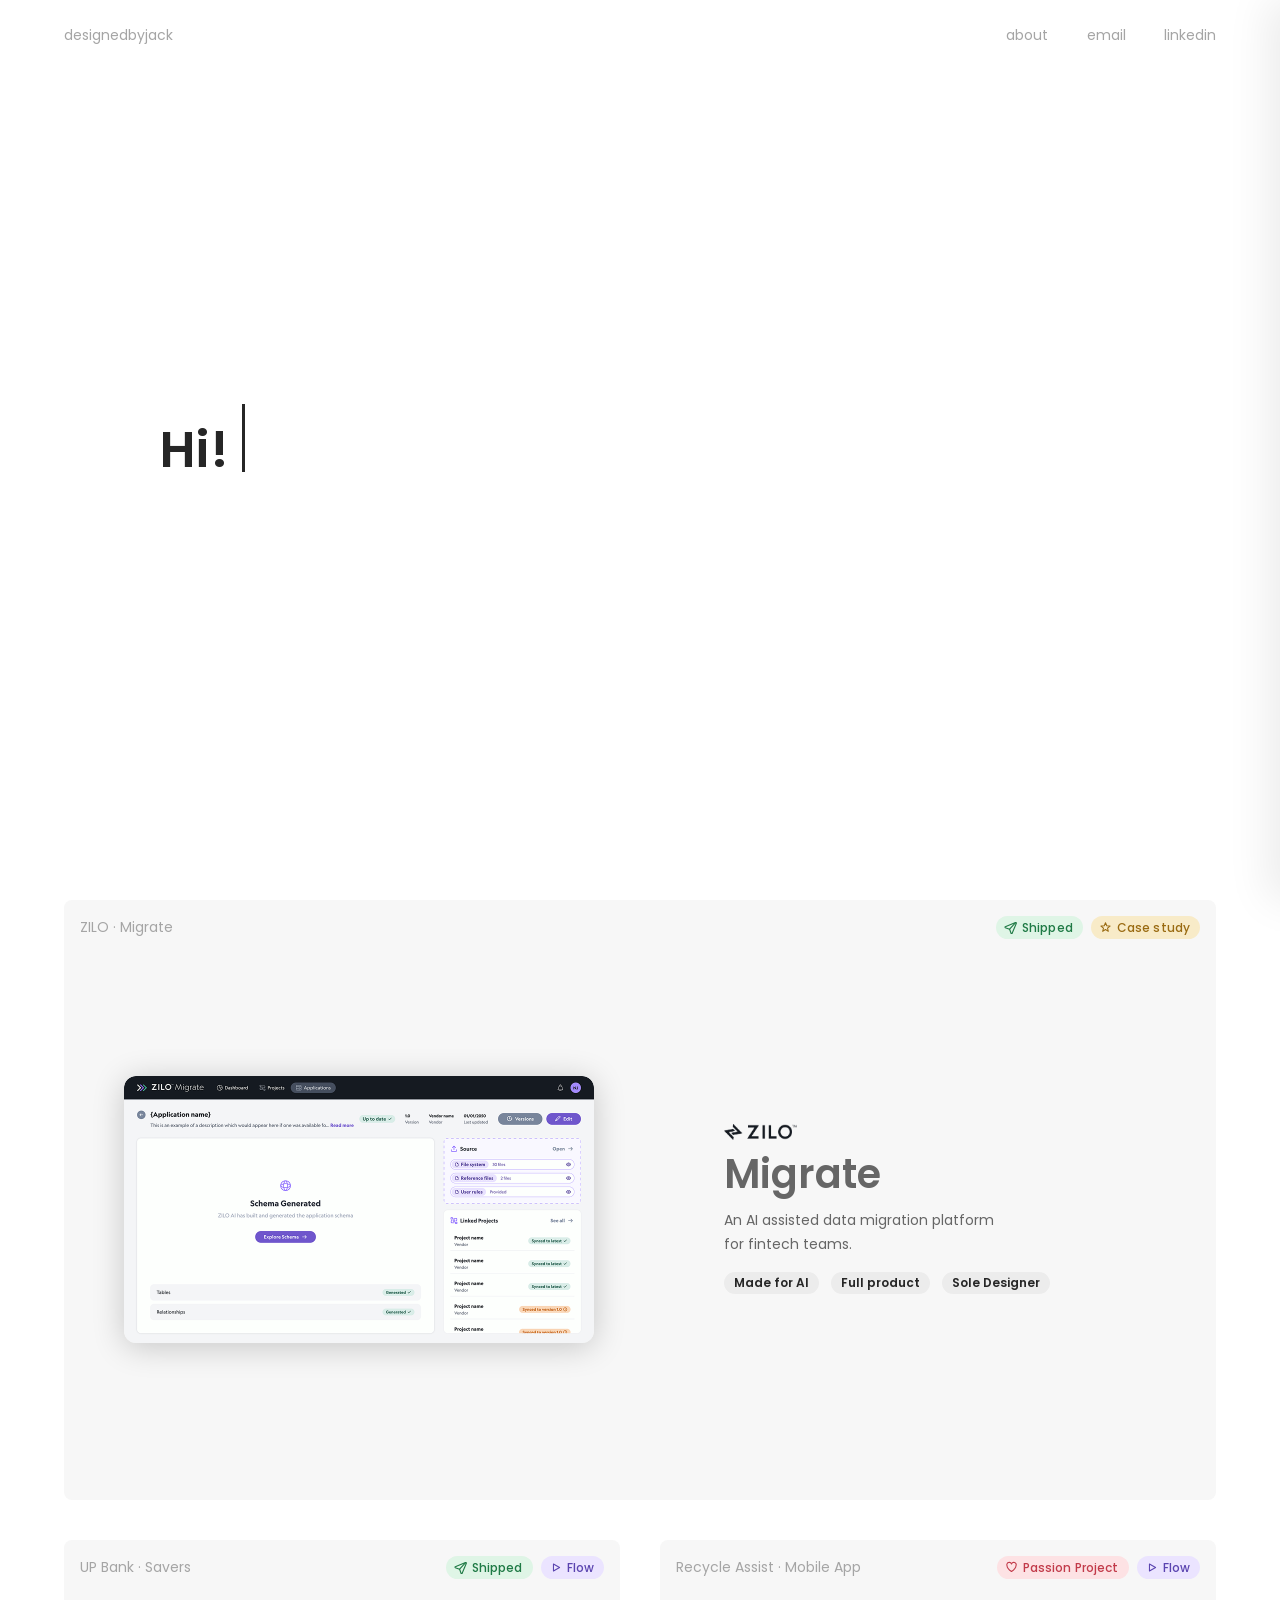
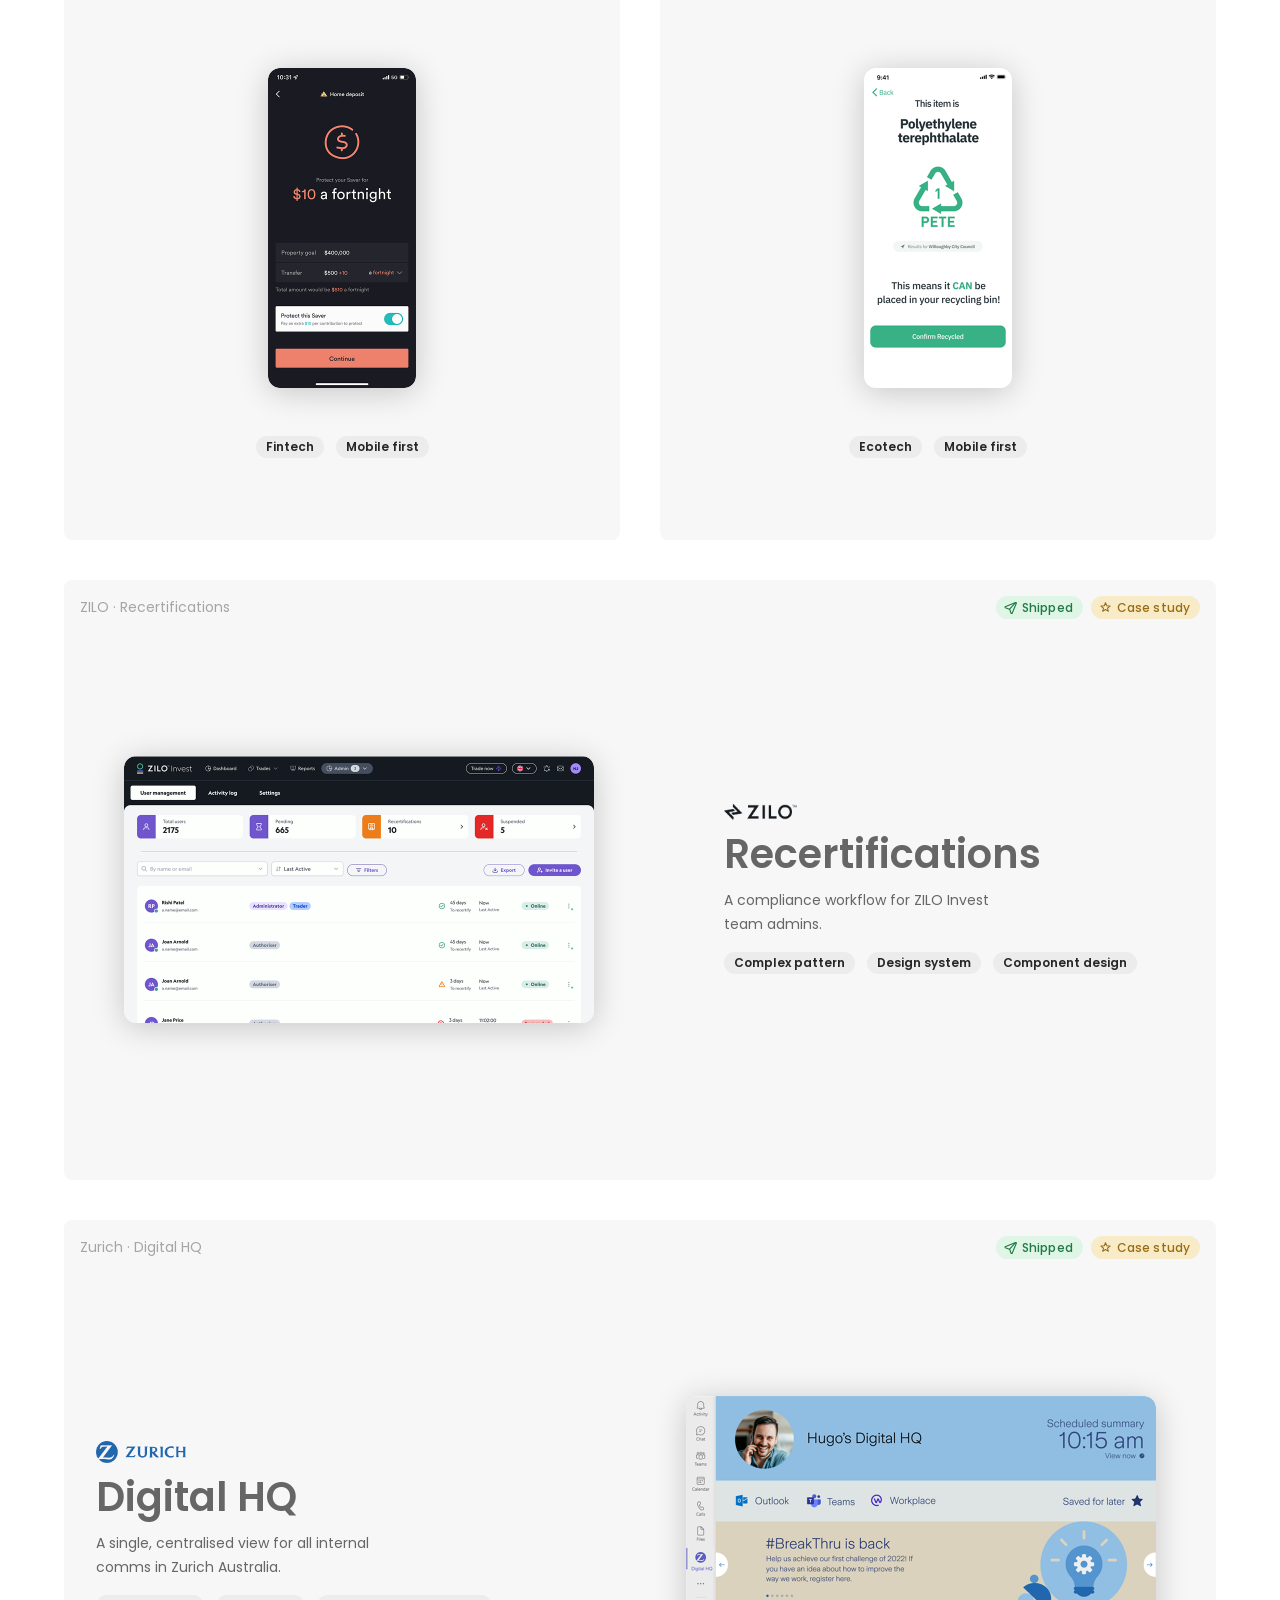
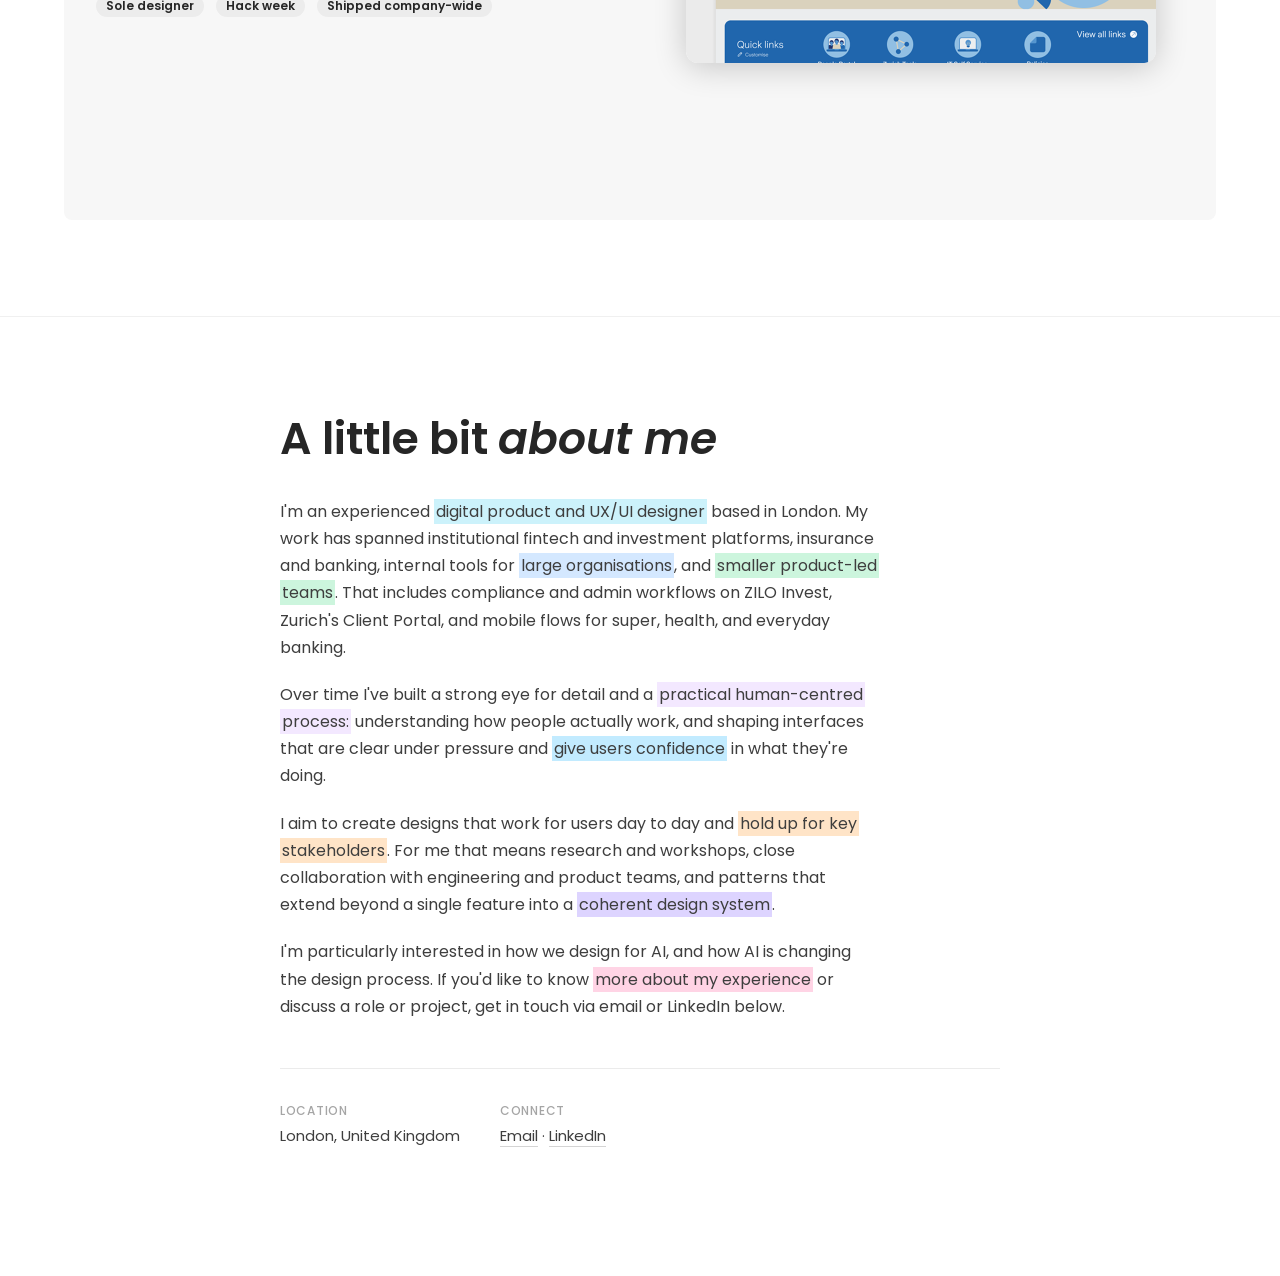
==== index.html @ e5e04227 "Polish homepage scroll motion, gallery layout, and mobile nav. Add a shrinking sticky hero with bran" ====
<!DOCTYPE html>
<html lang="en">
<head>
 <meta charset="UTF-8">
 <meta name="viewport" content="width=device-width, initial-scale=1.0">
  <title>Jack Morgan | Product Designer</title>
  <meta name="description" content="Digital Product Designer based in London. Crafting clear, efficient tools for complex B2B platforms and AI native flows.">
  <meta property="og:title" content="Jack Morgan | Product Designer">
  <meta property="og:description" content="Digital Product Designer portfolio, UX case studies and design galleries.">
 <meta property="og:type" content="website">
 <link rel="preconnect" href="https://fonts.googleapis.com">
 <link rel="preconnect" href="https://fonts.gstatic.com" crossorigin>
 <link href="https://fonts.googleapis.com/css2?family=Poppins:wght@400;500;600;700&display=swap" rel="stylesheet">
 <link rel="stylesheet" href="css/style.css?v=hero-left">
 <link rel="icon" href="data:image/svg+xml,<svg xmlns='http://www.w3.org/2000/svg' viewBox='0 0 100 100'><text y='.9em' font-size='90'>J</text></svg>">
</head>
<body>
 <header class="site-header hero-chrome" aria-hidden="true">
 <a href="#top" class="site-header__brand">designedbyjack</a>
 <nav class="site-header__nav" aria-label="Site navigation">
 <a href="#about">about</a>
 <a href="mailto:jackalexmorgan@gmail.com">email</a>
 <a href="https://www.linkedin.com/in/jack-morgan-b9568921" target="_blank" rel="noopener noreferrer">linkedin</a>
 </nav>
 </header>

 <main class="home-panels">
 <section class="hero" id="top">
 <div class="hero__content" data-hero-shrink>
 <h1 class="hero__title" aria-live="polite">
 <span class="hero__line" id="hero-line-1-wrap">
 <span id="hero-line-1"></span>
 </span>
 <span class="hero__line" id="hero-line-2-wrap" hidden>
 <span id="hero-prefix"></span>
 </span><span class="hero__line" id="hero-line-3-wrap" hidden>
 <span id="hero-design"></span><mark class="hero__highlight" id="hero-rotating"></mark>
 </span>
 <span class="typewriter-cursor" id="hero-cursor" aria-hidden="true"></span>
 </h1>
 </div>
 <a href="#work" class="scroll-indicator hero-chrome" aria-hidden="true" aria-label="Scroll to work">
 <svg class="scroll-indicator__icon" viewBox="0 0 14 22" fill="none" aria-hidden="true">
 <path d="M7 2v11" stroke="currentColor" stroke-width="1.75" stroke-linecap="round"/>
 <path d="M3.5 10.5 7 14l3.5-3.5" stroke="currentColor" stroke-width="1.75" stroke-linecap="round" stroke-linejoin="round"/>
 </svg>
 </a>
 </section>

 <section class="work" id="work">
 <div class="work__inner">

 <a href="work/zilo-migrate/index.html" class="block block--case-study block--featured reveal" data-hover-color="#6f56cc">
 <div class="block__meta">
 <span class="block__label">ZILO · Migrate</span>
 <div class="block__badges">
 <span class="block__badge block__badge--shipped">
 <svg class="block__badge-icon" viewBox="0 0 16 16" fill="none" aria-hidden="true">
 <path d="M14.2 1.8 1.6 7.1c-.5.2-.5.9 0 1.1l5.3 1.9 1.9 5.3c.2.5.9.5 1.1 0l5.3-12.6c.2-.5-.3-1-.9-.8Z" stroke="currentColor" stroke-width="1.35" stroke-linejoin="round"/>
 <path d="M6.9 10.1 14 2.2" stroke="currentColor" stroke-width="1.35" stroke-linecap="round"/>
 </svg>
 Shipped
 </span>
 <span class="block__badge block__badge--case">
 <svg class="block__badge-icon" viewBox="0 0 16 16" fill="none" aria-hidden="true">
 <path d="m8 2.2 1.55 3.72 4.05.28-3.12 2.58.97 3.94L8 10.5l-3.45 2.22.97-3.94L2.4 6.2l4.05-.28L8 2.2Z" stroke="currentColor" stroke-width="1.3" stroke-linejoin="round"/>
 </svg>
 Case study
 </span>
 </div>
 </div>
 <div class="block__body">
 <div class="block__media">
 <div class="block__frame block__frame--case block__frame--swap">
 <img class="block__frame__img block__frame__img--default" src="images/work-grid/zilo-migrate.png" alt="ZILO Migrate, AI-assisted data migration dashboard">
 <img class="block__frame__img block__frame__img--hover" src="images/work-grid/hover/zilo-migrate.png" alt="" aria-hidden="true">
 </div>
 </div>
 <div class="block__copy">
 <p class="block__brand block__brand--logo">
 <img class="block__brand-logo block__brand-logo--zilo" src="images/brand/zilo-logo.svg" alt="ZILO" width="73" height="16">
 </p>
 <h2 class="block__title">Migrate</h2>
 <p class="block__desc">An AI assisted data migration platform for fintech teams.</p>
 <div class="block__tags">
 <span class="block__tag">Made for AI</span>
 <span class="block__tag">Full product</span>
 <span class="block__tag">Sole Designer</span>
 </div>
 </div>
 </div>
 </a>

 <div class="gallery-row">
 <a href="work/galleries/up-bank/index.html" class="block block--gallery block--featured reveal" data-hover-color="#ee816c">
 <div class="block__meta">
 <span class="block__label">UP Bank · Savers</span>
 <div class="block__badges">
 <span class="block__badge block__badge--shipped">
 <svg class="block__badge-icon" viewBox="0 0 16 16" fill="none" aria-hidden="true">
 <path d="M14.2 1.8 1.6 7.1c-.5.2-.5.9 0 1.1l5.3 1.9 1.9 5.3c.2.5.9.5 1.1 0l5.3-12.6c.2-.5-.3-1-.9-.8Z" stroke="currentColor" stroke-width="1.35" stroke-linejoin="round"/>
 <path d="M6.9 10.1 14 2.2" stroke="currentColor" stroke-width="1.35" stroke-linecap="round"/>
 </svg>
 Shipped
 </span>
 <span class="block__badge block__badge--prototype">
 <svg class="block__badge-icon" viewBox="0 0 16 16" fill="none" aria-hidden="true">
 <path d="M5.5 3.8v8.4L13 8 5.5 3.8Z" stroke="currentColor" stroke-width="1.35" stroke-linejoin="round"/>
 </svg>
 Flow
 </span>
 </div>
 </div>
 <div class="block__body block__body--gallery">
 <div class="block__media">
 <div class="block__frame block__frame--phone block__frame--swap block__frame--hover-scale-3">
 <img class="block__frame__img block__frame__img--default" src="images/work-grid/up-bank-savers.png" alt="UP Bank Saver Protection, mobile app design">
 <img class="block__frame__img block__frame__img--hover" src="images/work-grid/hover/up-bank-savers.png" alt="" aria-hidden="true">
 </div>
 </div>
 <div class="block__tags">
 <span class="block__tag">Fintech</span>
 <span class="block__tag">Mobile first</span>
 </div>
 </div>
 </a>

 <a href="work/galleries/recycle-assist/index.html" class="block block--gallery block--featured reveal" data-hover-color="#38b186">
 <div class="block__meta">
 <span class="block__label">Recycle Assist · Mobile App</span>
 <div class="block__badges">
 <span class="block__badge block__badge--passion">
 <svg class="block__badge-icon" viewBox="0 0 16 16" fill="none" aria-hidden="true">
 <path d="M8 13S2.5 9.2 2.5 5.8A2.9 2.9 0 0 1 8 3.6a2.9 2.9 0 0 1 5.5 2.2C13.5 9.2 8 13 8 13Z" stroke="currentColor" stroke-width="1.35" stroke-linejoin="round"/>
 </svg>
 Passion Project
 </span>
 <span class="block__badge block__badge--prototype">
 <svg class="block__badge-icon" viewBox="0 0 16 16" fill="none" aria-hidden="true">
 <path d="M5.5 3.8v8.4L13 8 5.5 3.8Z" stroke="currentColor" stroke-width="1.35" stroke-linejoin="round"/>
 </svg>
 Flow
 </span>
 </div>
 </div>
 <div class="block__body block__body--gallery">
 <div class="block__media">
 <div class="block__frame block__frame--phone block__frame--swap block__frame--hover-scale-3">
 <img class="block__frame__img block__frame__img--default" src="images/work-grid/recycle-assist.png" alt="Recycle Assist, mobile app design">
 <img class="block__frame__img block__frame__img--hover" src="images/work-grid/hover/recycle-assist.png" alt="" aria-hidden="true">
 </div>
 </div>
 <div class="block__tags">
 <span class="block__tag">Ecotech</span>
 <span class="block__tag">Mobile first</span>
 </div>
 </div>
 </a>
 </div>

 <a href="work/recertifications/index.html" class="block block--case-study block--featured reveal" data-hover-color="#6f56cc">
 <div class="block__meta">
 <span class="block__label">ZILO · Recertifications</span>
 <div class="block__badges">
 <span class="block__badge block__badge--shipped">
 <svg class="block__badge-icon" viewBox="0 0 16 16" fill="none" aria-hidden="true">
 <path d="M14.2 1.8 1.6 7.1c-.5.2-.5.9 0 1.1l5.3 1.9 1.9 5.3c.2.5.9.5 1.1 0l5.3-12.6c.2-.5-.3-1-.9-.8Z" stroke="currentColor" stroke-width="1.35" stroke-linejoin="round"/>
 <path d="M6.9 10.1 14 2.2" stroke="currentColor" stroke-width="1.35" stroke-linecap="round"/>
 </svg>
 Shipped
 </span>
 <span class="block__badge block__badge--case">
 <svg class="block__badge-icon" viewBox="0 0 16 16" fill="none" aria-hidden="true">
 <path d="m8 2.2 1.55 3.72 4.05.28-3.12 2.58.97 3.94L8 10.5l-3.45 2.22.97-3.94L2.4 6.2l4.05-.28L8 2.2Z" stroke="currentColor" stroke-width="1.3" stroke-linejoin="round"/>
 </svg>
 Case study
 </span>
 </div>
 </div>
 <div class="block__body">
 <div class="block__media">
 <div class="block__frame block__frame--case block__frame--swap">
 <img class="block__frame__img block__frame__img--default" src="images/work-grid/recertifications.png" alt="User Recertifications, user management dashboard">
 <img class="block__frame__img block__frame__img--hover" src="images/work-grid/hover/recertifications.png" alt="" aria-hidden="true">
 </div>
 </div>
 <div class="block__copy">
 <p class="block__brand block__brand--logo">
 <img class="block__brand-logo block__brand-logo--zilo" src="images/brand/zilo-logo.svg" alt="ZILO" width="73" height="16">
 </p>
 <h2 class="block__title">Recertifications</h2>
 <p class="block__desc">A compliance workflow for ZILO Invest team admins.</p>
 <div class="block__tags">
 <span class="block__tag">Complex pattern</span>
 <span class="block__tag">Design system</span>
 <span class="block__tag">Component design</span>
 </div>
 </div>
 </div>
 </a>

 <a href="work/digital-hq/index.html" class="block block--case-study block--case-study-reverse block--featured reveal" data-hover-color="#2066ad">
 <div class="block__meta">
 <span class="block__label">Zurich · Digital HQ</span>
 <div class="block__badges">
 <span class="block__badge block__badge--shipped">
 <svg class="block__badge-icon" viewBox="0 0 16 16" fill="none" aria-hidden="true">
 <path d="M14.2 1.8 1.6 7.1c-.5.2-.5.9 0 1.1l5.3 1.9 1.9 5.3c.2.5.9.5 1.1 0l5.3-12.6c.2-.5-.3-1-.9-.8Z" stroke="currentColor" stroke-width="1.35" stroke-linejoin="round"/>
 <path d="M6.9 10.1 14 2.2" stroke="currentColor" stroke-width="1.35" stroke-linecap="round"/>
 </svg>
 Shipped
 </span>
 <span class="block__badge block__badge--case">
 <svg class="block__badge-icon" viewBox="0 0 16 16" fill="none" aria-hidden="true">
 <path d="m8 2.2 1.55 3.72 4.05.28-3.12 2.58.97 3.94L8 10.5l-3.45 2.22.97-3.94L2.4 6.2l4.05-.28L8 2.2Z" stroke="currentColor" stroke-width="1.3" stroke-linejoin="round"/>
 </svg>
 Case study
 </span>
 </div>
 </div>
 <div class="block__body">
 <div class="block__media">
 <div class="block__frame block__frame--case block__frame--swap">
 <img class="block__frame__img block__frame__img--default" src="images/work-grid/digital-hq.png" alt="Digital HQ, internal communications dashboard">
 <img class="block__frame__img block__frame__img--hover" src="images/work-grid/hover/digital-hq.png" alt="" aria-hidden="true">
 </div>
 </div>
 <div class="block__copy">
 <p class="block__brand block__brand--logo">
 <img class="block__brand-logo" src="images/brand/zurich-logo.svg" alt="Zurich" width="120" height="29">
 </p>
 <h2 class="block__title">Digital HQ</h2>
 <p class="block__desc">A single, centralised view for all internal comms in Zurich Australia.</p>
 <div class="block__tags">
 <span class="block__tag">Sole designer</span>
 <span class="block__tag">Hack week</span>
 <span class="block__tag">Shipped company-wide</span>
 </div>
 </div>
 </div>
 </a>

 </div>
 </section>

 <section class="about" id="about">
 <div class="about__float" id="about-float" aria-hidden="true">
 <img src="images/profile.jpg" alt="" width="250" height="250" decoding="async">
 </div>
 <div class="about__inner">
 <h2 class="about__heading reveal">A little bit <em>about me</em></h2>
        <p class="reveal">I'm an experienced <mark class="text-highlight text-highlight--cyan">digital product and UX/UI designer</mark> based in London. My work has spanned institutional fintech and investment platforms, insurance and banking, internal tools for <mark class="text-highlight text-highlight--blue">large organisations</mark>, and <mark class="text-highlight text-highlight--mint">smaller product-led teams</mark>. That includes compliance and admin workflows on ZILO Invest, Zurich's Client Portal, and mobile flows for super, health, and everyday banking.</p>
        <p class="reveal">Over time I've built a strong eye for detail and a <mark class="text-highlight text-highlight--lavender">practical human-centred process:</mark> understanding how people actually work, and shaping interfaces that are clear under pressure and <mark class="text-highlight text-highlight--sky">give users confidence</mark> in what they're doing.</p>
        <p class="reveal">I aim to create designs that work for users day to day and <mark class="text-highlight text-highlight--peach">hold up for key stakeholders</mark>. For me that means research and workshops, close collaboration with engineering and product teams, and patterns that extend beyond a single feature into a <mark class="text-highlight text-highlight--purple">coherent design system</mark>.</p>
        <p class="reveal">I'm particularly interested in how we design for AI, and how AI is changing the design process. If you'd like to know <mark class="text-highlight text-highlight--pink">more about my experience</mark> or discuss a role or project, get in touch via email or LinkedIn below.</p>
 <dl class="about__meta reveal">
 <div>
 <dt>Location</dt>
 <dd>London, United Kingdom</dd>
 </div>
 <div>
 <dt>Connect</dt>
 <dd><a href="mailto:jackalexmorgan@gmail.com">Email</a> · <a href="https://www.linkedin.com/in/jack-morgan-b9568921" target="_blank" rel="noopener noreferrer">LinkedIn</a></dd>
 </div>
 </dl>
 </div>
 </section>
 </main>

 <div class="case-panel" id="case-panel" aria-hidden="true">
 <div class="case-panel__scroll"></div>
 </div>

 <script src="js/cursor.js"></script>
 <script src="js/about-float.js"></script>
 <script src="js/case-header-logo.js"></script>
 <script src="js/case-panel.js"></script>
 <script src="js/gallery-page.js?v=lightbox-gutters"></script>
 <script src="js/image-compare.js"></script>
 <script src="js/main.js?v=brand-top"></script>
</body>
</html>
---- css/style.css ----
@import url('https://fonts.googleapis.com/css2?family=Poppins:wght@400;500;600&display=swap');

:root {
  --bg: #ffffff;
  --bg-block: #f7f7f7;
  --text: #262626;
  --text-body: #3e3e3e;
  --text-muted: #a5a5a5;
  --text-block-muted: #666666;
  --accent-cta: #6f56cc;
  --highlight: #d9f8fe;
  --border: #d4d4d4;
  --font-heading: 'Poppins', system-ui, sans-serif;
  --font-sans: 'Poppins', system-ui, sans-serif;
  --ease: cubic-bezier(0.22, 1, 0.36, 1);
  --content-max: 1251px;
  --layout-gutter: clamp(1.5rem, 5vw, 5rem);
  --gutter: var(--layout-gutter);
  --work-screenshot-shadow: 0 4px 32px rgba(0, 0, 0, 0.2);
}

*,
*::before,
*::after {
  box-sizing: border-box;
  margin: 0;
  padding: 0;
}

html {
  scroll-behavior: smooth;
  -webkit-font-smoothing: antialiased;
}

body {
  font-family: var(--font-sans);
  background: var(--bg);
  color: var(--text);
  line-height: 1.6;
  font-size: 16px;
}

body.has-floating-cursor,
body.has-floating-cursor a,
body.has-floating-cursor button,
body.has-floating-cursor input,
body.has-floating-cursor textarea,
body.has-floating-cursor select,
body.has-floating-cursor label,
body.has-floating-cursor summary,
body.has-floating-cursor .block,
body.has-floating-cursor .gallery-page__image--expandable,
body.has-floating-cursor .gallery-lightbox__backdrop {
  cursor: none;
}

.floating-cursor {
  position: fixed;
  inset: 0;
  pointer-events: none;
  z-index: 100000;
}

.floating-cursor.is-hidden {
  opacity: 0;
  visibility: hidden;
}

.floating-cursor__ring {
  position: fixed;
  top: 0;
  left: 0;
  display: flex;
  align-items: center;
  justify-content: center;
  border-radius: 50%;
  pointer-events: none;
  will-change: transform;
  width: 24px;
  height: 24px;
  background: rgba(88, 88, 96, 0.34);
  box-shadow:
    inset 0 0 0 0.5px rgba(255, 255, 255, 0.28),
    0 1px 6px rgba(0, 0, 0, 0.1);
  transition:
    width 0.38s cubic-bezier(0.34, 1.25, 0.64, 1),
    height 0.38s cubic-bezier(0.34, 1.25, 0.64, 1),
    background 0.28s ease,
    box-shadow 0.28s ease,
    opacity 0.28s ease;
}

.floating-cursor__icon {
  position: absolute;
  width: 18px;
  height: 18px;
  color: rgba(255, 255, 255, 0.92);
  opacity: 0;
  transform: scale(0.82);
  transition:
    opacity 0.24s ease,
    transform 0.32s cubic-bezier(0.34, 1.25, 0.64, 1);
}

.floating-cursor.is-zoom-in .floating-cursor__ring {
  width: 46px;
  height: 46px;
  background: rgba(120, 120, 128, 0.3);
}

.floating-cursor.is-zoom-in .floating-cursor__icon--zoom-in {
  opacity: 1;
  transform: scale(1);
}

.floating-cursor.is-zoom-out .floating-cursor__ring {
  width: 46px;
  height: 46px;
  background: rgba(255, 255, 255, 0.22);
  box-shadow:
    inset 0 0 0 0.5px rgba(255, 255, 255, 0.35),
    0 4px 18px rgba(0, 0, 0, 0.14);
}

.floating-cursor.is-zoom-out .floating-cursor__icon--zoom-out {
  opacity: 1;
  transform: scale(1);
}

.floating-cursor.is-hover .floating-cursor__ring {
  width: 52px;
  height: 52px;
  background: rgba(120, 120, 128, 0.24);
}

.floating-cursor.is-on-block .floating-cursor__ring {
  width: 58px;
  height: 58px;
  background: rgba(255, 255, 255, 0.32);
  box-shadow:
    inset 0 0 0 0.5px rgba(255, 255, 255, 0.55),
    0 4px 18px rgba(0, 0, 0, 0.1);
}

.floating-cursor.is-pressed .floating-cursor__ring {
  width: 18px;
  height: 18px;
  background: rgba(88, 88, 96, 0.42);
}

.floating-cursor.is-on-block.is-pressed .floating-cursor__ring {
  width: 28px;
  height: 28px;
  background: rgba(255, 255, 255, 0.38);
}

.floating-cursor.is-zoom-in.is-pressed .floating-cursor__ring,
.floating-cursor.is-zoom-out.is-pressed .floating-cursor__ring {
  width: 38px;
  height: 38px;
}

@media (prefers-reduced-motion: reduce) {
  .floating-cursor__ring,
  .floating-cursor__icon {
    transition: none;
  }
}

a {
  color: inherit;
  text-decoration: none;
}

img {
  max-width: 100%;
  display: block;
}

button {
  font: inherit;
  color: inherit;
  border: none;
  background: none;
  cursor: pointer;
}

::selection {
  background: var(--highlight);
}

/* ─── Header ─── */

.site-header {
  position: fixed;
  top: 0;
  left: 0;
  right: 0;
  z-index: 100;
  display: flex;
  align-items: center;
  justify-content: space-between;
  height: 72px;
  padding: 0 var(--gutter);
  pointer-events: none;
  background: transparent;
  border-bottom: 1px solid transparent;
  backdrop-filter: blur(0);
  transition:
    background 0.35s var(--ease),
    border-color 0.35s var(--ease),
    backdrop-filter 0.35s var(--ease),
    opacity 1.4s var(--ease),
    visibility 1.4s;
}

.hero-chrome {
  opacity: 0;
  visibility: hidden;
  transition: opacity 1.4s var(--ease), visibility 1.4s;
}

.hero-chrome.is-visible {
  opacity: 1;
  visibility: visible;
}

.site-header.hero-chrome:not(.is-visible) a {
  pointer-events: none;
}

.site-header a {
  pointer-events: auto;
}

.site-header__brand,
.site-header__nav a {
  font-size: 14px;
  color: var(--text-muted);
  transition: color 0.3s var(--ease);
}

.site-header__brand:hover,
.site-header__nav a:hover {
  color: var(--text);
}

.site-header__nav {
  display: flex;
  gap: clamp(1.25rem, 3vw, 2.5rem);
}

.site-header--static {
  opacity: 1;
  visibility: visible;
  pointer-events: auto;
  background: rgba(255, 255, 255, 0.92);
  backdrop-filter: blur(12px);
  border-bottom: 1px solid rgba(0, 0, 0, 0.08);
}

.site-header--static a {
  pointer-events: auto;
}

/* ─── Hero ─── */

.hero {
  position: sticky;
  top: 0;
  z-index: 0;
  min-height: 100dvh;
  height: 100dvh;
  padding: 0 var(--gutter);
  overflow: hidden;
}

.hero__content {
  position: absolute;
  top: 50%;
  left: 50%;
  transform: translate(-50%, -50%);
  transform-origin: center center;
  max-width: 960px;
  width: 100%;
  will-change: transform;
}

.hero__title {
  position: relative;
  font-family: var(--font-heading);
  font-size: clamp(2rem, 4.5vw, 50px);
  font-weight: 600;
  line-height: 1.45;
  color: var(--text);
}

.hero__line {
  display: block;
}

.hero__line + .hero__line {
  margin-top: 0.2em;
}

.hero__highlight,
.text-highlight {
  background-color: var(--highlight-bg, var(--highlight));
  color: inherit;
  padding: 0.06em 0.12em;
  box-decoration-break: clone;
  -webkit-box-decoration-break: clone;
}

.text-highlight--lavender { --highlight-bg: #f3e8ff; }
.text-highlight--cyan { --highlight-bg: #ccf2fb; }
.text-highlight--blue { --highlight-bg: #d4e8ff; }
.text-highlight--mint { --highlight-bg: #ccf5dd; }
.text-highlight--purple { --highlight-bg: #ddd4ff; }
.text-highlight--pink { --highlight-bg: #ffd4e5; }
.text-highlight--sky { --highlight-bg: #c2ebff; }
.text-highlight--peach { --highlight-bg: #ffe4c7; }
.text-highlight--digital-hq { --highlight-bg: #c5daf2; }

.hero__highlight:empty {
  background-color: transparent;
  padding: 0;
}

.typewriter-cursor {
  display: inline-block;
  width: 3px;
  height: 1.35em;
  background: var(--text);
  margin-left: 1px;
  vertical-align: -0.1em;
  animation: cursor-blink 0.7s step-end infinite;
}

@keyframes cursor-blink {
  0%, 100% { opacity: 1; }
  50% { opacity: 0; }
}

.scroll-indicator {
  position: absolute;
  bottom: 3rem;
  left: 50%;
  transform: translateX(-50%);
  display: flex;
  align-items: center;
  justify-content: center;
  width: 41px;
  height: 65px;
  border: 2px solid var(--border);
  border-radius: 100px;
  color: var(--text-muted);
  transition:
    opacity 1.4s var(--ease),
    visibility 1.4s,
    border-color 0.3s var(--ease),
    color 0.3s var(--ease);
}

.scroll-indicator:hover {
  border-color: var(--text-muted);
  color: var(--text);
}

.scroll-indicator__icon {
  width: 14px;
  height: 22px;
  display: block;
  animation: scroll-arrow-bob 4s var(--ease) infinite;
}

@keyframes scroll-arrow-bob {
  0%, 100% { transform: translateY(0); opacity: 1; }
  50% { transform: translateY(5px); opacity: 0.55; }
}

/* ─── Work blocks ─── */

.work {
  position: relative;
  z-index: 1;
  padding: 0 var(--gutter) 6rem;
  background: var(--bg);
}

.work__inner {
  width: 100%;
  max-width: none;
  margin: 0 auto;
  display: flex;
  flex-direction: column;
  gap: 40px;
}

.gallery-row {
  display: grid;
  grid-template-columns: repeat(2, minmax(0, 1fr));
  gap: 40px;
}

.block {
  display: flex;
  flex-direction: column;
  width: 100%;
  min-height: 600px;
  background: var(--bg-block);
  border: none;
  border-radius: 8px;
  text-align: left;
  padding: 12px 16px 33px;
  gap: 12px;
  cursor: pointer;
  overflow: hidden;
  position: relative;
  isolation: isolate;
  --hover-x: 50%;
  --hover-y: 50%;
  --hover-active-radius: 0px;
  --block-hover: #6f56cc;
}

.block::before {
  content: '';
  position: absolute;
  inset: 0;
  background: var(--block-hover);
  clip-path: circle(0px at var(--hover-x) var(--hover-y));
  transition: clip-path 0.55s var(--ease);
  z-index: 0;
  pointer-events: none;
}

.block > * {
  position: relative;
  z-index: 1;
}

.block.is-hover::before,
.block:focus-visible::before {
  clip-path: circle(var(--hover-active-radius) at var(--hover-x) var(--hover-y));
}

a.block {
  color: inherit;
}

.block--case-study .block__body,
.block--gallery .block__body {
  flex: 1;
  display: flex;
  align-items: center;
  justify-content: center;
  min-height: 0;
  padding: 0;
}

.block--case-study .block__body {
  flex-direction: row;
  gap: clamp(2.5rem, 8vw, 120px);
}

.block--case-study-reverse .block__body {
  flex-direction: row-reverse;
}

.block--case-study .block__media {
  position: static;
  flex-shrink: 0;
  width: auto;
  max-width: none;
}

.block__frame {
  position: relative;
  overflow: hidden;
  border-radius: 12px;
  box-shadow: none;
  flex-shrink: 0;
  transition: transform 0.5s var(--ease);
  line-height: 0;
}

.block__frame--case {
  width: 470px;
  max-width: 100%;
  height: 267px;
}

.block__frame--phone {
  width: 148px;
  height: 320px;
}

.block__frame--wide {
  width: 350px;
  max-width: 100%;
  height: 250px;
}

.block__frame--swap {
  border-radius: 0;
  box-shadow: none;
  background: transparent;
  overflow: visible;
}

.block__frame:not(.block__frame--swap) {
  overflow: visible;
}

.block__frame--swap .block__frame__img--hover {
  position: absolute;
  inset: 0;
  opacity: 0;
  width: 100%;
  height: 100%;
  object-fit: contain;
  object-position: center;
  border-radius: 0;
  box-shadow: none;
  filter: drop-shadow(0 4px 50px rgba(0, 0, 0, 0.25));
  transform: scale(1);
  transform-origin: center center;
}

.block.is-hover .block__frame--swap .block__frame__img--default,
.block:focus-visible .block__frame--swap .block__frame__img--default {
  opacity: 0;
}

.block.is-hover .block__frame--swap .block__frame__img--hover,
.block:focus-visible .block__frame--swap .block__frame__img--hover {
  opacity: 1;
  transform: scale(2);
}

.block.is-hover .block__frame--swap.block__frame--hover-scale-3 .block__frame__img--hover,
.block:focus-visible .block__frame--swap.block__frame--hover-scale-3 .block__frame__img--hover {
  transform: scale(3);
}

.block__frame img {
  position: absolute;
  display: block;
  max-width: none;
  pointer-events: none;
}

.block__frame--fill img,
.block__frame--case:not(.block__frame--crop-digital-hq):not(.block__frame--crop-migrate):not(.block__frame--swap) img,
.block__frame--phone:not(.block__frame--swap) img,
.block__frame--wide:not(.block__frame--crop-insurance):not(.block__frame--crop-portal):not(.block__frame--swap) img,
.block__frame--swap .block__frame__img--default {
  inset: 0;
  width: 100%;
  height: 100%;
  object-fit: cover;
}

.block__frame--crop-insurance img {
  height: 302.29%;
  width: 130.14%;
  left: -14.9%;
  top: -0.23%;
}

.block__frame--crop-digital-hq img {
  height: 344.75%;
  width: 100%;
  left: 0;
  top: -8.05%;
}

.block__frame--crop-migrate img {
  height: 123.52%;
  width: 101.43%;
  left: -0.93%;
  top: 0.08%;
}

.block__frame--crop-portal img {
  height: 100%;
  width: 125.35%;
  left: -4.27%;
  top: 0;
}

.block__frame--aspect-portal {
  height: auto;
  aspect-ratio: 2880 / 1944;
}

.block__frame--wide.block__frame--aspect-portal {
  height: auto;
}

.block__frame--swap.block__frame--aspect-portal .block__frame__img--default {
  object-fit: contain;
}

.block.is-hover .block__frame,
.block:focus-visible .block__frame {
  transform: scale(1.06);
}

.block--case-study .block__copy {
  position: static;
  transform: none;
  flex-shrink: 0;
  width: min(460px, 100%);
  max-width: 460px;
  padding: 0;
  display: flex;
  flex-direction: column;
  gap: 12px;
  align-self: center;
}

.block--case-study .block__tags {
  flex-wrap: nowrap;
}

.block--gallery {
  min-height: 600px;
}

.block__meta {
  display: flex;
  justify-content: space-between;
  align-items: center;
  gap: 10px;
  flex-shrink: 0;
}

.block__label {
  flex: 1;
  min-width: 0;
}

.block__label,
.block__type {
  font-size: 14px;
  color: var(--text-muted);
  transition: color 0.4s var(--ease);
}

.block__badges {
  display: flex;
  flex-wrap: wrap;
  justify-content: flex-end;
  gap: 8px;
  flex-shrink: 0;
}

.block--featured {
  padding: 16px 16px 33px;
}

.block--featured .block__meta {
  align-items: flex-start;
}

.block__badge {
  display: inline-flex;
  align-items: center;
  gap: 5px;
  padding: 5px 10px 5px 8px;
  border-radius: 999px;
  font-size: 12px;
  font-weight: 500;
  line-height: 1;
  letter-spacing: 0.01em;
  transition: background-color 0.4s var(--ease), color 0.4s var(--ease);
}

.block__badge-icon {
  width: 13px;
  height: 13px;
  flex-shrink: 0;
}

.block__badge--shipped {
  background: #dff5e6;
  color: #1f7a45;
}

.block__badge--case {
  background: #f8ebc8;
  color: #9a6b12;
}

.block__badge--prototype {
  background: #ebe4ff;
  color: #5b45b0;
}

.block__badge--passion {
  background: #fde2e4;
  color: #c23b4a;
}

.block.is-hover .block__badge--shipped,
.block:focus-visible .block__badge--shipped {
  background: rgba(255, 255, 255, 0.92);
  color: #1f7a45;
}

.block.is-hover .block__badge--case,
.block:focus-visible .block__badge--case {
  background: rgba(255, 255, 255, 0.92);
  color: #9a6b12;
}

.block.is-hover .block__badge--prototype,
.block:focus-visible .block__badge--prototype {
  background: rgba(255, 255, 255, 0.92);
  color: #5b45b0;
}

.block.is-hover .block__badge--passion,
.block:focus-visible .block__badge--passion {
  background: rgba(255, 255, 255, 0.92);
  color: #c23b4a;
}

.block__brand--logo {
  display: inline-flex;
  align-items: center;
  gap: 8px;
}

.block__brand-logo {
  display: block;
  width: auto;
  height: 22px;
  transition: filter 0.4s var(--ease);
}

.block__brand-logo--zilo {
  height: 16px;
}

.block.is-hover .block__brand-logo,
.block:focus-visible .block__brand-logo {
  filter: brightness(0) invert(1);
}

.block__brand-mark {
  width: 22px;
  height: 22px;
  flex-shrink: 0;
}

.block__tags {
  display: flex;
  flex-wrap: wrap;
  gap: 12px;
  margin: 4px 0 0;
  padding: 0;
}

.block__tag {
  display: inline-flex;
  align-items: center;
  justify-content: center;
  box-sizing: border-box;
  padding: 5px 10px;
  border: none;
  border-radius: 999px;
  background: #ececec;
  font-size: 12px;
  font-weight: 600;
  line-height: 1;
  color: #262626;
  white-space: nowrap;
  transition: background-color 0.4s var(--ease), color 0.4s var(--ease);
}

.block.is-hover .block__tag,
.block:focus-visible .block__tag {
  background: rgba(255, 255, 255, 0.22);
  color: #fff;
}

.block:hover .block__label,
.block:hover .block__type,
.block:focus-visible .block__label,
.block:focus-visible .block__type,
.block.is-hover .block__label,
.block.is-hover .block__type {
  color: #fff;
}

.block.is-hover .block__brand,
.block.is-hover .block__title,
.block.is-hover .block__desc,
.block:focus-visible .block__brand,
.block:focus-visible .block__title,
.block:focus-visible .block__desc {
  color: #fff;
}

.block__body {
  flex: 1;
  display: grid;
  grid-template-columns: minmax(0, 1fr) minmax(0, 1fr);
  gap: clamp(3rem, 8vw, 6.5rem);
  align-items: center;
  padding: clamp(1.5rem, 4vw, 3.5rem) clamp(0.75rem, 2vw, 1.5rem);
  min-height: 0;
}

.block__body--gallery {
  display: flex;
  flex-direction: column;
  align-items: center;
  justify-content: center;
  grid-template-columns: unset;
  gap: 1.25rem;
  padding: 0;
}

.block--gallery .block__tags {
  justify-content: center;
  margin: 0;
}

.block__media {
  display: flex;
  align-items: center;
  justify-content: center;
  width: 100%;
  height: auto;
  align-self: center;
  padding: 1.75rem;
}

.block__media img {
  display: block;
  transition: transform 0.5s var(--ease);
  transform: scale(1);
  transform-origin: center center;
}

.block__frame img {
  transform: none;
}

.block__frame .block__frame__img--default,
.block__frame:not(.block__frame--swap) > img {
  border-radius: 12px;
  box-shadow: var(--work-screenshot-shadow);
}

.block__frame:not(.block__frame--swap) img {
  transition: none;
}

.block__frame--swap img {
  transition: opacity 0.3s var(--ease), filter 0.3s var(--ease), transform 0.5s var(--ease);
}

.block__copy {
  max-width: 24rem;
  align-self: center;
}

.block__brand {
  font-size: 14px;
  color: var(--text-block-muted);
  line-height: 1.4;
  transition: color 0.4s var(--ease);
}

.block:hover .block__brand,
.block:focus-visible .block__brand {
  color: #fff;
}

.block__title {
  font-family: var(--font-heading);
  font-size: clamp(1.75rem, 3.2vw, 40px);
  font-weight: 600;
  color: var(--text-block-muted);
  line-height: 1.125;
  margin-bottom: 0;
  transition: color 0.4s var(--ease);
}

.block--case-study .block__title {
  line-height: 45px;
}

.block:hover .block__title,
.block:focus-visible .block__title {
  color: #fff;
}

.block__desc {
  font-size: 14px;
  color: var(--text-block-muted);
  line-height: 1.65;
  max-width: 293px;
  margin: 0;
  transition: color 0.4s var(--ease);
}

.block:hover .block__desc,
.block:focus-visible .block__desc {
  color: #fff;
}

/* ─── About ─── */

.about {
  position: relative;
  z-index: 1;
  overflow: hidden;
  padding: 6rem var(--gutter) 8rem;
  border-top: 1px solid rgba(0, 0, 0, 0.06);
  isolation: isolate;
  scroll-margin-top: 72px;
  background: var(--bg);
}

.about__float {
  position: absolute;
  left: 0;
  top: 0;
  width: clamp(11.4rem, 26.4vw, 15.6rem);
  height: clamp(11.4rem, 26.4vw, 15.6rem);
  z-index: 1;
  pointer-events: none;
  opacity: 0;
  transition: opacity 0.6s var(--ease);
  will-change: transform;
}

.about__float.is-active {
  opacity: 0.95;
}

.about__float img {
  display: block;
  width: 100%;
  height: 100%;
  object-fit: cover;
  border-radius: 50%;
  border: 3px solid #fff;
}

.about__inner {
  position: relative;
  z-index: 2;
  max-width: 720px;
  margin: 0 auto;
}

.about__heading {
  font-family: var(--font-heading);
  font-size: clamp(2rem, 4vw, 2.75rem);
  font-weight: 600;
  line-height: 1.2;
  margin-bottom: 2rem;
  color: var(--text);
}

.about__heading em {
  font-style: italic;
}

.about p {
  font-size: 1rem;
  color: var(--text-body);
  margin-bottom: 1.25rem;
  max-width: 60ch;
  line-height: 1.7;
}

.about__meta {
  display: flex;
  flex-wrap: wrap;
  gap: 2.5rem;
  margin-top: 3rem;
  padding-top: 2rem;
  border-top: 1px solid rgba(0, 0, 0, 0.08);
}

.about__meta dt {
  font-size: 12px;
  font-weight: 500;
  letter-spacing: 0.06em;
  text-transform: uppercase;
  color: var(--text-muted);
  margin-bottom: 0.25rem;
}

.about__meta dd {
  font-size: 0.9375rem;
  color: var(--text-body);
}

.about__meta dd a {
  border-bottom: 1px solid var(--border);
  transition: border-color 0.3s;
}

.about__meta dd a:hover {
  border-color: var(--text);
}

/* ─── Scroll reveal ─── */

.reveal {
  opacity: 0;
  transform: translateY(32px);
  transition: opacity 0.8s var(--ease), transform 0.8s var(--ease);
}

.reveal.visible {
  opacity: 1;
  transform: translateY(0);
}

.reveal.visible .reveal {
  opacity: 1;
  transform: translateY(0);
}

@media (prefers-reduced-motion: reduce) {
  html { scroll-behavior: auto; }
  .scroll-indicator__icon { animation: none; }
  .typewriter-cursor { animation: none; opacity: 1; }
  .hero-chrome {
    opacity: 1;
    visibility: visible;
  }
  .hero__content {
    will-change: auto;
    transform: translate(-50%, -50%) !important;
  }
  .reveal {
    opacity: 1;
    transform: none;
    transition: none;
  }

  .block::before {
    transition: none;
  }

  .block.is-hover::before,
  .block:focus-visible::before {
    clip-path: none;
  }

  .block.is-hover .block__frame,
  .block:focus-visible .block__frame,
  .block:hover .block__frame {
    transform: none;
  }

  .gallery-page-body--screen-hover .case-panel::before,
  .case-panel--screen-hover::before {
    transition: none;
  }

  .gallery-page-body--screen-hover.is-hover .case-panel::before,
  .case-panel--screen-hover.is-hover::before {
    clip-path: none;
  }

  .gallery-page__image--expandable:hover,
  .gallery-page__image--expandable:focus-visible {
    transform: none;
  }
}

/* ─── Case panel ─── */

body.case-open {
  overflow: hidden;
}

.case-panel {
  position: fixed;
  inset: 0;
  z-index: 200;
  background: var(--bg);
  transform: translateX(100%);
  transition: transform 0.55s var(--ease);
  will-change: transform;
  box-shadow: -12px 0 40px rgba(0, 0, 0, 0.08);
}

.case-panel--open {
  transform: translateX(0);
}

.case-panel__scroll {
  height: 100%;
  overflow-y: auto;
  overflow-x: hidden;
  overscroll-behavior: contain;
}

@media (prefers-reduced-motion: reduce) {
  .case-panel { transition: none; }
}

/* ─── Case study pages ─── */

.case-page {
  min-height: 100vh;
}

.case-header {
  height: 72px;
  padding: 0 var(--gutter);
  display: flex;
  justify-content: space-between;
  align-items: center;
  border-bottom: 1px solid rgba(0, 0, 0, 0.08);
  position: sticky;
  top: 0;
  background: rgba(255, 255, 255, 0.92);
  backdrop-filter: blur(12px);
  z-index: 100;
}

.case-header__start {
  display: flex;
  align-items: center;
  gap: 40px;
  min-width: 0;
}

.case-header__logo {
  display: block;
  height: 20px;
  width: auto;
  object-fit: contain;
  object-position: left center;
}

.case-header__logo-link {
  display: block;
  line-height: 0;
  opacity: 0;
  transform: translateY(4px);
  pointer-events: none;
  transition: opacity 0.25s var(--ease), transform 0.25s var(--ease);
}

.case-header--sticky-logo.is-logo-stuck .case-header__logo-link {
  opacity: 1;
  transform: translateY(0);
  pointer-events: auto;
}

.case-back {
  display: inline-flex;
  align-items: center;
  padding: 0.1rem 0.55rem;
  border: 1px solid rgba(0, 0, 0, 0.16);
  border-radius: 999px;
  font-size: 14px;
  line-height: 1.4;
  color: var(--text-muted);
  transition: border-color 0.3s, color 0.3s;
}

.case-back:hover {
  border-color: rgba(0, 0, 0, 0.32);
  color: var(--text);
}

.case-stats {
  display: grid;
  grid-template-columns: repeat(3, minmax(0, 1fr));
  gap: 1rem;
}

.case-stat {
  display: flex;
  align-items: flex-start;
  justify-content: space-between;
  gap: 1rem;
  padding: 1.15rem 1.2rem;
  background: var(--bg-block);
  border: 1px solid rgba(0, 0, 0, 0.04);
  border-radius: 14px;
}

.case-stat__value {
  font-family: var(--font-heading);
  font-size: clamp(1.5rem, 2.4vw, 1.85rem);
  font-weight: 600;
  font-style: italic;
  line-height: 1.1;
  color: #2f9e8f;
  margin: 0 0 0.35rem;
}

.case-stat__label {
  margin: 0;
  font-size: 0.8125rem;
  line-height: 1.35;
  color: var(--text-body);
}

.case-stat__icon {
  display: inline-flex;
  align-items: center;
  justify-content: center;
  width: 28px;
  height: 28px;
  flex-shrink: 0;
  border: 1.5px solid rgba(0, 0, 0, 0.18);
  border-radius: 50%;
  color: var(--text-muted);
}

.case-stat__icon svg {
  width: 14px;
  height: 14px;
}

.case-hero {
  padding: 4rem var(--gutter) 3rem;
  max-width: 1200px;
  margin: 0 auto;
}

/* Product case heroes (Migrate, Recertifications) — must follow .case-hero */
.case-hero.case-hero--product {
  width: min(884px, calc(100% - 2 * var(--gutter)));
  max-width: 884px;
  margin-left: auto;
  margin-right: auto;
  padding: 90px 0 0;
}

.case-hero--product .case-hero__title-row {
  display: flex;
  align-items: flex-start;
  justify-content: space-between;
  gap: 1.25rem 1.5rem;
  flex-wrap: wrap;
  margin-bottom: 45px;
}

.case-hero--product .case-hero__product {
  margin: 0;
  max-width: none;
  line-height: 0;
  font-size: 0;
}

.case-hero--product .case-hero__logo-img {
  display: block;
  overflow: visible;
}

.case-page--migrate .case-hero__logo-img {
  width: 307px;
  height: 35.25px;
}

.case-page--recertifications .case-hero__logo-img {
  width: 254px;
  height: 48px;
  max-width: min(254px, 100%);
}

.case-page--digital-hq .case-hero__product--lockup {
  display: inline-flex;
  align-items: center;
  gap: 0.85rem;
  font-size: 0;
  line-height: 0;
}

.case-page--digital-hq .case-hero__logo-img {
  width: 148px;
  height: 36px;
  max-width: min(148px, 42vw);
}

.case-page--digital-hq .case-hero__product-name {
  font-family: var(--font-heading);
  font-size: 28px;
  font-weight: 400;
  font-style: italic;
  line-height: 1.1;
  letter-spacing: -0.02em;
  color: var(--text);
  white-space: nowrap;
}

.case-hero--product .case-hero-sub {
  max-width: none;
  width: 100%;
  margin-bottom: 2.5rem;
  font-size: 18px;
  line-height: 1.55;
  color: var(--text);
}

.case-hero--product .case-stats {
  gap: 2.25rem;
}

.case-hero--product .case-stat {
  align-items: center;
  padding: 20px 22px;
  background: #f6f6f6;
  border: none;
  border-radius: 8px;
}

.case-hero--product .case-stat__value {
  font-family: var(--font-sans);
  font-size: 20px;
  font-weight: 400;
  font-style: normal;
  color: #2f9e8f;
  margin: 0 0 calc(0.2rem + 2px);
}

.case-hero--product .case-stat__label {
  font-size: 0.8125rem;
  color: var(--text-body);
}

.case-hero--product .case-stat__icon {
  width: 30px;
  height: 30px;
  border: none;
  border-radius: 0;
  color: #989393;
}

.case-hero--product .case-stat__icon img,
.case-hero--product .case-stat__icon svg {
  width: 30px;
  height: 30px;
  display: block;
}

.case-page--product .case-hero-image {
  width: min(var(--content-max), calc(100% - 2 * var(--gutter)));
  margin-top: 70px;
  border-radius: 16px;
  border: none;
  box-shadow: 0 18px 60px rgba(0, 0, 0, 0.12);
}

.case-hero-tag {
  font-size: 12px;
  font-weight: 500;
  letter-spacing: 0.1em;
  text-transform: uppercase;
  color: var(--text-muted);
  margin-bottom: 1rem;
}

.case-hero h1 {
  font-family: var(--font-heading);
  font-size: clamp(2.5rem, 5vw, 4rem);
  font-weight: 600;
  line-height: 1.08;
  max-width: 16ch;
  margin-bottom: 1.5rem;
}

.case-hero-sub {
  font-size: clamp(1rem, 1.8vw, 1.2rem);
  color: var(--text-body);
  max-width: 52ch;
  line-height: 1.55;
  margin-bottom: 2.5rem;
}

.case-meta {
  display: flex;
  flex-wrap: wrap;
  gap: 2.5rem;
}

.case-meta-item dt {
  font-size: 12px;
  font-weight: 500;
  letter-spacing: 0.1em;
  text-transform: uppercase;
  color: var(--text-muted);
  margin-bottom: 0.25rem;
}

.case-meta-item dd {
  font-size: 0.9375rem;
}

.case-hero-image {
  margin-top: 3rem;
  margin-bottom: 0;
  margin-left: auto;
  margin-right: auto;
  width: min(1200px, calc(100% - 2 * var(--gutter)));
  border-radius: 12px;
  overflow: hidden;
  box-shadow: 0 24px 80px rgba(0, 0, 0, 0.1);
  border: 1px solid rgba(0, 0, 0, 0.06);
}

.case-hero-image img,
.case-hero-image video {
  display: block;
  width: 100%;
  height: auto;
  border: none;
  border-radius: 0;
  box-shadow: none;
  background: transparent;
  max-height: none;
}

.case-body {
  max-width: 820px;
  margin: 0 auto;
  padding: 5rem var(--gutter);
}

.case-section {
  margin-bottom: 5rem;
}

.case-section:last-child {
  margin-bottom: 0;
}

.section-label {
  font-size: 12px;
  font-weight: 500;
  letter-spacing: 0.1em;
  text-transform: uppercase;
  color: var(--text-muted);
  margin-bottom: 1rem;
}

.case-section h2 {
  font-family: var(--font-heading);
  font-size: clamp(1.75rem, 3vw, 2.25rem);
  font-weight: 600;
  line-height: 1.2;
  margin-bottom: 1.5rem;
}

.case-section h2 em {
  font-style: italic;
}

.case-section p {
  font-size: 1rem;
  color: var(--text-body);
  margin-bottom: 1.25rem;
  line-height: 1.7;
}

.stat-row {
  display: grid;
  grid-template-columns: repeat(3, 1fr);
  gap: 1rem;
  margin: 2.5rem 0;
}

.stat-card {
  background: var(--bg-block);
  border: 1px solid rgba(0, 0, 0, 0.06);
  border-radius: 12px;
  padding: 1.5rem;
  text-align: center;
}

.stat-value {
  font-family: var(--font-heading);
  font-size: 2rem;
  font-weight: 600;
  line-height: 1;
  margin-bottom: 0.5rem;
}

.stat-label {
  font-size: 0.8125rem;
  color: var(--text-body);
}

.decision-grid {
  display: grid;
  grid-template-columns: repeat(2, 1fr);
  gap: 1rem;
  margin: 2rem 0;
}

.decision-card {
  background: var(--bg-block);
  border: 1px solid rgba(0, 0, 0, 0.06);
  border-radius: 12px;
  padding: 1.5rem;
}

.decision-card h3 {
  font-size: 1rem;
  font-weight: 500;
  margin-bottom: 0.5rem;
}

.decision-card p {
  font-size: 0.9375rem;
  margin-bottom: 0;
}

.image-block {
  margin: 3rem -2rem;
}

.image-block img {
  width: 100%;
  border-radius: 12px;
  box-shadow: 0 16px 48px rgba(0, 0, 0, 0.08);
  border: 1px solid rgba(0, 0, 0, 0.06);
}

.image-caption {
  font-size: 0.8125rem;
  color: var(--text-muted);
  text-align: center;
  margin-top: 1rem;
  font-style: italic;
}

.image-block--wireframe img {
  border: 2px dashed rgba(0, 0, 0, 0.12);
  box-shadow: none;
  background: #fff;
}

.research-steps {
  display: flex;
  flex-direction: column;
  margin: 2rem 0;
  border-top: 1px solid rgba(0, 0, 0, 0.08);
}

.research-step {
  display: grid;
  grid-template-columns: 140px 1fr;
  gap: 1.5rem;
  padding: 1.25rem 0;
  border-bottom: 1px solid rgba(0, 0, 0, 0.08);
  align-items: start;
}

.research-step h3 {
  font-size: 0.9375rem;
  font-weight: 500;
}

.research-step p {
  font-size: 0.9375rem;
  margin-bottom: 0;
}

.wireframe-grid,
.competitor-grid {
  display: grid;
  grid-template-columns: repeat(3, 1fr);
  gap: 1rem;
  margin: 2rem 0;
}

.wireframe-grid img,
.competitor-grid img {
  width: 100%;
  border-radius: 12px;
  border: 1px solid rgba(0, 0, 0, 0.06);
}

.wireframe-grid img {
  border-style: dashed;
  background: #fff;
}

.prototype-grid {
  display: grid;
  grid-template-columns: repeat(2, 1fr);
  gap: 1.25rem;
  margin: 2rem 0;
}

.prototype-grid img {
  width: 100%;
  border-radius: 12px;
  border: 1px solid rgba(0, 0, 0, 0.06);
  box-shadow: 0 12px 32px rgba(0, 0, 0, 0.06);
}

.learn-grid {
  display: grid;
  grid-template-columns: repeat(2, 1fr);
  gap: 1rem;
  margin: 2rem 0;
}

.case-subheading {
  font-size: 1.125rem;
  font-weight: 600;
  margin: 2.25rem 0 0.75rem;
}

.learn-card {
  padding: 1.5rem;
  border-left: 3px solid var(--highlight);
  background: rgba(217, 248, 254, 0.3);
  border-radius: 0 12px 12px 0;
}

.learn-card h3 {
  font-size: 0.9375rem;
  font-weight: 500;
  margin-bottom: 0.5rem;
}

.learn-card p {
  font-size: 0.9375rem;
  margin-bottom: 0;
}

.iteration-list {
  display: flex;
  flex-direction: column;
  margin: 2rem 0;
}

.iteration-item {
  display: grid;
  grid-template-columns: 120px 1fr;
  gap: 1.5rem;
  padding: 1.25rem 0;
  border-bottom: 1px solid rgba(0, 0, 0, 0.08);
}

.iteration-label {
  font-size: 12px;
  font-weight: 500;
  letter-spacing: 0.06em;
  text-transform: uppercase;
  color: var(--text-muted);
}

.iteration-item p {
  margin-bottom: 0;
  font-size: 0.9375rem;
}

.outcome-grid {
  display: grid;
  grid-template-columns: repeat(2, 1fr);
  gap: 1rem;
  margin-top: 2rem;
}

.outcome-card {
  background: var(--text);
  color: #fff;
  border-radius: 12px;
  padding: 1.75rem;
}

.outcome-card h3 {
  font-family: var(--font-heading);
  font-size: 1.25rem;
  font-weight: 600;
  margin-bottom: 0.75rem;
}

.outcome-card p {
  color: rgba(255, 255, 255, 0.7);
  font-size: 0.9375rem;
  margin-bottom: 0;
}

.outcome-grid--recertifications .outcome-card {
  background: #6f56cc;
}

.design-test {
  display: flex;
  flex-direction: column;
  gap: clamp(3rem, 6vw, 4.5rem);
  margin-top: 2.5rem;
}

.design-test__item {
  display: grid;
  grid-template-columns: minmax(0, 0.4fr) minmax(0, 0.6fr);
  gap: clamp(1.75rem, 4vw, 3rem);
  align-items: start;
}

.design-test__item--stacked {
  grid-template-columns: 1fr;
}

.design-test__item--reverse .design-test__copy {
  order: 2;
}

.design-test__item--reverse .design-test__media {
  order: 1;
}

.design-test__copy h3 {
  font-family: var(--font-heading);
  font-size: 1.25rem;
  font-weight: 600;
  margin-bottom: 0.75rem;
}

.design-test__copy p {
  font-size: 0.9375rem;
  line-height: 1.7;
  margin-bottom: 1.25rem;
}

.design-test__copy p:last-child {
  margin-bottom: 0;
}

.design-test__media img {
  display: block;
  width: 100%;
  border-radius: 12px;
  box-shadow: 0 12px 40px rgba(0, 0, 0, 0.1);
  border: 1px solid rgba(0, 0, 0, 0.06);
}

.design-test__media .image-compare__image {
  border-radius: 0;
  box-shadow: none;
  border: 0;
}

.design-test__compare {
  display: grid;
  grid-template-columns: repeat(2, minmax(0, 1fr));
  gap: 1rem;
}

.image-compare {
  position: relative;
  overflow: hidden;
  border-radius: 12px;
  box-shadow: 0 12px 40px rgba(0, 0, 0, 0.1);
  border: 1px solid rgba(0, 0, 0, 0.06);
  touch-action: none;
  user-select: none;
  cursor: ew-resize;
  --compare-position: 50%;
}

.image-compare.is-hover-tracking {
  cursor: crosshair;
}

.image-compare__image {
  display: block;
  width: 100%;
  height: auto;
  pointer-events: none;
}

.image-compare__before-wrap {
  position: absolute;
  inset: 0 auto 0 0;
  width: var(--compare-position);
  overflow: hidden;
}

.image-compare__image--before {
  max-width: none;
}

.image-compare__divider {
  position: absolute;
  top: 0;
  bottom: 0;
  left: var(--compare-position);
  width: 2px;
  transform: translateX(-50%);
  background: rgba(255, 255, 255, 0.95);
  box-shadow: 0 0 0 1px rgba(0, 0, 0, 0.08);
  z-index: 2;
}

.image-compare__handle {
  position: absolute;
  top: 50%;
  left: 50%;
  transform: translate(-50%, -50%);
  display: flex;
  align-items: center;
  justify-content: center;
  width: 36px;
  height: 36px;
  border-radius: 999px;
  background: rgba(255, 255, 255, 0.96);
  box-shadow:
    0 0 0 1px rgba(0, 0, 0, 0.08),
    0 8px 24px rgba(0, 0, 0, 0.14);
  color: rgba(38, 38, 38, 0.72);
}

.image-compare__handle svg {
  width: 18px;
  height: 18px;
}

.image-compare__label {
  position: absolute;
  top: 0.85rem;
  z-index: 3;
  padding: 0.35rem 0.65rem;
  border-radius: 6px;
  background: rgba(38, 38, 38, 0.72);
  color: rgba(255, 255, 255, 0.92);
  font-size: 11px;
  font-weight: 600;
  letter-spacing: 0.08em;
  text-transform: uppercase;
  pointer-events: none;
}

.image-compare__label--before {
  left: 0.85rem;
}

.image-compare__label--after {
  right: 0.85rem;
}

.image-compare__input {
  position: absolute;
  width: 1px;
  height: 1px;
  margin: -1px;
  padding: 0;
  overflow: hidden;
  clip: rect(0, 0, 0, 0);
  white-space: nowrap;
  border: 0;
}

@media (prefers-reduced-motion: reduce) {
  .image-compare__divider,
  .image-compare__handle {
    transition: none;
  }
}

.design-test__compare figcaption,
.design-test__duo figcaption,
.design-test__stack figcaption,
.design-test__media figure figcaption {
  font-size: 13px;
  color: var(--text-muted);
  margin-top: 0.65rem;
  text-align: center;
}

.design-test__duo {
  display: grid;
  grid-template-columns: minmax(0, 0.32fr) minmax(0, 0.68fr);
  gap: 1rem;
  align-items: start;
}

.design-test__duo--equal {
  grid-template-columns: repeat(2, minmax(0, 1fr));
  gap: clamp(1.25rem, 3vw, 2rem);
  align-items: start;
  justify-items: center;
}

.design-test__duo--equal figure {
  margin: 0;
  width: 100%;
  max-width: min(360px, 100%);
}

.design-test__stack {
  display: flex;
  flex-direction: column;
  gap: 1rem;
}

.case-footer {
  text-align: center;
  padding: 5rem var(--gutter) 6rem;
  border-top: 1px solid rgba(0, 0, 0, 0.08);
}

.case-footer p {
  font-family: var(--font-heading);
  font-size: clamp(1.5rem, 3vw, 2rem);
  font-weight: 600;
  margin-bottom: 0.25rem;
}

.case-footer p em {
  font-style: italic;
}

.case-footer-sub {
  font-size: 0.9375rem;
  color: var(--text-body);
  margin-top: 1rem;
}

.case-footer-links {
  display: flex;
  justify-content: center;
  gap: 1.5rem;
  margin-top: 2rem;
}

.case-footer p em a {
  transition: color 0.3s var(--ease);
}

.case-footer p em a:hover,
.case-footer p em a:focus-visible {
  color: var(--see-also-hover, var(--text));
}

.case-footer-links a {
  font-size: 0.875rem;
  color: var(--text-muted);
  border-bottom: 1px solid var(--border);
}

/* ─── Gallery pages ─── */

.gallery-page-body {
  background: #fff;
}

.gallery-page {
  padding: 4rem var(--gutter) 4rem;
  min-height: calc(100dvh - 5rem);
}

.gallery-page__inner {
  display: grid;
  grid-template-columns: minmax(0, 0.95fr) minmax(0, 1.05fr);
  gap: clamp(2.5rem, 6vw, 5rem);
  align-items: center;
  max-width: 1180px;
  margin: 0 auto;
  min-height: calc(100dvh - 9rem);
}

.gallery-page__inner--single {
  grid-template-columns: minmax(0, 0.85fr) minmax(0, 1.15fr);
}

.gallery-page--cover {
  padding: 2.5rem var(--gutter) 3rem;
}

.gallery-page__inner--cover {
  grid-template-columns: minmax(0, 0.85fr) minmax(0, 1fr);
  gap: clamp(4rem, 12vw, 9rem);
  max-width: 1080px;
  min-height: calc(100dvh - 7.5rem);
}

.gallery-page__inner--cover .gallery-page__logo {
  width: 64px;
  height: 64px;
  margin-bottom: 1.35rem;
}

.gallery-page__inner--cover .gallery-page__title {
  margin-bottom: 1.35rem;
}

.gallery-page__inner--cover .gallery-page__desc {
  max-width: none;
  line-height: 1.65;
}

.gallery-page__inner--cover .gallery-page__screen:has(.gallery-page__hint) {
  margin-top: 56px;
}

.gallery-page__inner--cover .gallery-page__hint {
  transform: translate(-50%, calc(-100% - 24px));
}

.gallery-page__back {
  display: inline-flex;
  align-items: center;
  margin-bottom: 2rem;
  padding: 0.1rem 0.55rem;
  border: 1px solid rgba(0, 0, 0, 0.16);
  border-radius: 999px;
  font-size: 14px;
  line-height: 1.4;
  color: var(--text-muted);
  transition: border-color 0.3s var(--ease), color 0.3s var(--ease);
}

.gallery-page__back:hover {
  border-color: rgba(0, 0, 0, 0.32);
  color: var(--text);
}

.gallery-page__meta {
  font-size: 14px;
  color: var(--text-muted);
  margin-bottom: 1rem;
}

.gallery-page__logo {
  display: block;
  width: 72px;
  height: 72px;
  margin-bottom: 1rem;
  object-fit: contain;
  object-position: left center;
}

.gallery-page__title {
  font-family: var(--font-heading);
  font-size: clamp(2rem, 4vw, 2.75rem);
  font-weight: 600;
  line-height: 1.15;
  color: var(--text);
  margin-bottom: 1.25rem;
}

.gallery-page__desc {
  font-size: 0.9375rem;
  line-height: 1.7;
  color: var(--text-block-muted);
  max-width: 38ch;
}

.gallery-page__viewer {
  display: flex;
  flex-direction: column;
  align-items: center;
  gap: 1.25rem;
  width: 100%;
}

.gallery-page__flow {
  display: flex;
  align-items: center;
  justify-content: center;
  gap: clamp(0.75rem, 2vw, 1.5rem);
  width: 100%;
  padding: clamp(1.5rem, 4vw, 2.5rem);
  background: var(--bg-block);
  border-radius: 12px;
  min-height: clamp(420px, 62vh, 680px);
}

.gallery-page__flow--bare {
  padding: 0;
  background: transparent;
  border-radius: 0;
  min-height: 0;
}

.gallery-page__flow--bare .gallery-page__screen {
  flex: 0 0 auto;
  display: flex;
  flex-direction: column;
  align-items: center;
  position: relative;
  width: fit-content;
  max-width: 100%;
  gap: 12px;
}

.gallery-page__flow--bare .gallery-page__screen:has(.gallery-page__hint) {
  margin-top: 48px;
}

.gallery-page__hint {
  position: absolute;
  top: 0;
  left: 50%;
  z-index: 2;
  display: inline-flex;
  align-items: center;
  gap: 8px;
  padding: 9px 14px 9px 11px;
  border-radius: 999px;
  background: #ececec;
  font-size: 14px;
  font-weight: 600;
  line-height: 1;
  color: #262626;
  white-space: nowrap;
  pointer-events: none;
  transform: translate(-50%, calc(-100% - 14px));
  transition: opacity 0.25s var(--ease);
}

.gallery-page__hint-icon {
  width: 18px;
  height: 18px;
  flex-shrink: 0;
  display: block;
  object-fit: contain;
}

.gallery-page-body--screen-hover.is-hover .gallery-page__hint,
.case-panel--screen-hover.is-hover .gallery-page__hint {
  opacity: 0;
}

.gallery-page__flow--bare .gallery-page__screen:has(.gallery-page__image--expandable:hover),
.gallery-page__flow--bare .gallery-page__screen:has(.gallery-page__image--expandable:focus-visible) {
  transform: none;
}

.gallery-page__flow--bare .gallery-page__image--expandable:hover,
.gallery-page__flow--bare .gallery-page__image--expandable:focus-visible {
  transform: scale(1.12);
}

.gallery-page__screen {
  display: flex;
  align-items: center;
  justify-content: center;
  flex: 1 1 auto;
  min-width: 0;
  margin: 0;
}

.gallery-page__image {
  display: block;
  max-height: min(620px, 62vh);
  max-width: min(360px, 100%);
  width: auto;
  height: auto;
  border-radius: 28px;
  box-shadow: 0 20px 50px rgba(0, 0, 0, 0.14);
  opacity: 1;
  transform: scale(1);
  transition: opacity 0.25s var(--ease), transform 0.35s var(--ease);
}

.gallery-page__image--no-frame {
  box-shadow: none;
}

.gallery-page__image--wide {
  max-width: min(720px, 100%);
  border-radius: 12px;
}

.gallery-page__image--portal {
  width: 100%;
  height: auto;
  aspect-ratio: 2880 / 1944;
  object-fit: contain;
}

.gallery-page__image--fading {
  opacity: 0;
}

.gallery-page__image--expandable {
  cursor: zoom-in;
}

.gallery-page__image--expandable:hover,
.gallery-page__image--expandable:focus-visible {
  transform: scale(1.12);
}

body.has-floating-cursor .gallery-page__image--expandable {
  cursor: none;
}

/* Full-screen circular hover wipe (matches homepage tiles) */
.gallery-page-body--screen-hover,
.case-panel--screen-hover {
  --hover-x: 50%;
  --hover-y: 50%;
  --hover-active-radius: 0px;
  --screen-hover: #ee816c;
}

.gallery-page-body--screen-hover .case-panel,
.case-panel--screen-hover {
  overflow: hidden;
}

.gallery-page-body--screen-hover .case-panel::before,
.case-panel--screen-hover::before {
  content: '';
  position: absolute;
  inset: 0;
  background: var(--screen-hover);
  clip-path: circle(0px at var(--hover-x) var(--hover-y));
  transition: clip-path 0.55s var(--ease);
  z-index: 0;
  pointer-events: none;
}

.gallery-page-body--screen-hover .case-panel__scroll,
.case-panel--screen-hover > .case-panel__scroll {
  position: relative;
  z-index: 1;
}

.gallery-page-body--screen-hover.is-hover .case-panel::before,
.case-panel--screen-hover.is-hover::before {
  clip-path: circle(var(--hover-active-radius) at var(--hover-x) var(--hover-y));
}

.gallery-page-body--screen-hover.is-hover .case-header,
.case-panel--screen-hover.is-hover .case-header {
  background: transparent;
  border-bottom-color: rgba(255, 255, 255, 0.22);
  backdrop-filter: none;
}

.gallery-page-body--screen-hover.is-hover .case-back,
.case-panel--screen-hover.is-hover .case-back {
  border-color: rgba(255, 255, 255, 0.45);
  color: #fff;
}

.gallery-page-body--screen-hover.is-hover .case-back:hover,
.case-panel--screen-hover.is-hover .case-back:hover {
  border-color: #fff;
  color: #fff;
}

.gallery-page-body--screen-hover.is-hover .site-header__nav a,
.case-panel--screen-hover.is-hover .site-header__nav a {
  color: #fff;
}

.gallery-page-body--screen-hover.is-hover .gallery-page__title,
.gallery-page-body--screen-hover.is-hover .gallery-page__desc,
.gallery-page-body--screen-hover.is-hover .gallery-page__counter:not(.gallery-page__counter--badge),
.case-panel--screen-hover.is-hover .gallery-page__title,
.case-panel--screen-hover.is-hover .gallery-page__desc,
.case-panel--screen-hover.is-hover .gallery-page__counter:not(.gallery-page__counter--badge) {
  color: #fff;
}

.gallery-page-body--screen-hover.is-hover .gallery-page__flow .gallery-page__nav,
.case-panel--screen-hover.is-hover .gallery-page__flow .gallery-page__nav,
.gallery-page-body--screen-hover.is-hover .gallery-page__screen .gallery-page__counter--badge,
.case-panel--screen-hover.is-hover .gallery-page__screen .gallery-page__counter--badge {
  opacity: 0;
  pointer-events: none;
}

.gallery-page__counter {
  font-size: 14px;
  color: var(--text-muted);
}

.gallery-page__counter--badge {
  position: static;
  left: auto;
  bottom: auto;
  z-index: auto;
  margin: 0;
  padding: 5px 10px;
  border-radius: 999px;
  background: #ececec;
  font-size: 12px;
  font-weight: 500;
  line-height: 1;
  color: #262626;
  white-space: nowrap;
  pointer-events: none;
  transform: none;
  transition: opacity 0.25s var(--ease);
}

.gallery-page__nav {
  flex-shrink: 0;
  display: flex;
  align-items: center;
  justify-content: center;
  width: 44px;
  height: 44px;
  padding: 0;
  border: 1px solid rgba(0, 0, 0, 0.08);
  border-radius: 50%;
  background: #fff;
  color: var(--text);
  cursor: pointer;
  transition: background 0.3s var(--ease), opacity 0.25s var(--ease);
}

.gallery-page__nav svg {
  width: 22px;
  height: 22px;
}

.gallery-page__nav:hover:not(:disabled) {
  background: #fafafa;
}

.gallery-page__nav:disabled {
  opacity: 0.25;
  cursor: default;
}

.gallery-page__viewer--single .gallery-page__flow {
  min-height: auto;
  padding: clamp(1rem, 3vw, 2rem);
}

.gallery-page__screen--single .gallery-page__image {
  max-width: min(820px, 100%);
}

/* Desktop galleries: fit the viewport, no page scroll */
@media (min-width: 769px) {
  .gallery-page-body,
  .gallery-page-body .case-panel {
    height: 100dvh;
    overflow: hidden;
  }

  .case-panel__scroll:has(.gallery-page),
  .gallery-page-body .case-panel__scroll {
    overflow: hidden;
    height: 100%;
  }

  .case-page:has(.gallery-page),
  .gallery-page-body .case-page {
    height: 100%;
    min-height: 0;
    display: flex;
    flex-direction: column;
  }

  .case-page:has(.gallery-page) > .gallery-page,
  .gallery-page-body .gallery-page {
    flex: 1 1 auto;
    min-height: 0;
    display: flex;
    align-items: center;
    padding-top: clamp(1.25rem, 3vh, 2.5rem);
    padding-bottom: clamp(1.25rem, 3vh, 2.5rem);
  }

  .case-page:has(.gallery-page) .gallery-page__inner,
  .gallery-page-body .gallery-page__inner {
    min-height: 0;
    height: 100%;
    width: 100%;
    align-content: center;
  }

  .case-page:has(.gallery-page) .gallery-page__flow,
  .gallery-page-body .gallery-page__flow {
    min-height: 0;
  }

  .case-page:has(.gallery-page) .gallery-page__image,
  .gallery-page-body .gallery-page__image {
    max-height: min(68dvh, 640px);
  }

  .case-page:has(.gallery-page) .gallery-page__image--wide,
  .gallery-page-body .gallery-page__image--wide {
    max-height: min(62dvh, 580px);
  }

  .case-page:has(.gallery-page) .gallery-page__flow--bare .gallery-page__image,
  .gallery-page-body .gallery-page__flow--bare .gallery-page__image {
    max-height: min(64dvh, 620px);
  }
}

.gallery-lightbox {
  position: fixed;
  inset: 0;
  z-index: 10000;
  display: flex;
  align-items: center;
  justify-content: center;
  padding: clamp(1rem, 4vw, 2.5rem) clamp(6rem, 18vw, 14rem);
  opacity: 0;
  visibility: hidden;
  transition: opacity 0.3s var(--ease), visibility 0.3s var(--ease);
}

.gallery-lightbox--open {
  opacity: 1;
  visibility: visible;
}

.gallery-lightbox__backdrop {
  position: absolute;
  inset: 0;
  border: 0;
  padding: 0;
  background: rgba(38, 38, 38, 0.88);
  cursor: zoom-out;
}

body.has-floating-cursor .gallery-lightbox__backdrop {
  cursor: none;
}

.gallery-lightbox__close {
  position: absolute;
  top: clamp(1rem, 3vw, 2rem);
  right: clamp(1rem, 3vw, 2rem);
  z-index: 2;
}

.gallery-lightbox__stage {
  position: relative;
  z-index: 1;
  display: flex;
  align-items: center;
  justify-content: center;
  gap: clamp(0.75rem, 2vw, 1.5rem);
  width: min(100%, 780px);
}

.gallery-lightbox__media {
  display: flex;
  flex-direction: column;
  align-items: center;
  gap: 12px;
  min-width: 0;
}

.gallery-lightbox__figure {
  display: flex;
  align-items: center;
  justify-content: center;
  margin: 0;
  min-width: 0;
}

.gallery-lightbox__nav {
  position: relative;
  z-index: 2;
  flex-shrink: 0;
}

.gallery-lightbox__nav[hidden] {
  visibility: hidden;
  pointer-events: none;
}

.gallery-lightbox__counter {
  pointer-events: none;
}

.gallery-lightbox__counter[hidden] {
  display: none;
}

.gallery-lightbox__image {
  display: block;
  max-height: min(88vh, 900px);
  max-width: min(52vw, 620px);
  width: auto;
  height: auto;
  border-radius: 28px;
  box-shadow: 0 20px 50px rgba(0, 0, 0, 0.35);
}

.gallery-lightbox__image--wide {
  max-width: min(60vw, 740px);
  border-radius: 12px;
}

@media (prefers-reduced-motion: reduce) {
  .gallery-lightbox {
    transition: none;
  }
}

@media (max-width: 720px) {
  .gallery-lightbox {
    padding: 1rem clamp(3rem, 14vw, 5rem);
  }

  .gallery-lightbox__image {
    max-height: 78vh;
    max-width: min(52vw, 620px);
  }

  .gallery-lightbox__image--wide {
    max-width: min(60vw, 740px);
  }
}

/* ─── Stacked layout case study (User Recertifications) ─── */

.case-page--editorial .case-body {
  max-width: none;
}

.case-page--editorial .case-section {
  max-width: 820px;
  margin-left: auto;
  margin-right: auto;
}

.case-page--editorial .case-section--design {
  max-width: min(1080px, 100%);
}

.case-page--editorial .design-test {
  counter-reset: design-step;
  gap: clamp(3.5rem, 7vw, 5rem);
}

.case-page--editorial .design-test__item,
.case-page--editorial .design-test__item--reverse {
  grid-template-columns: 1fr;
  gap: 1.75rem;
}

.case-page--editorial .design-test__item--reverse .design-test__copy,
.case-page--editorial .design-test__item--reverse .design-test__media {
  order: unset;
}

.case-page--editorial .design-test__copy::before {
  content: 'Design ' counter(design-step) ' / 8';
  counter-increment: design-step;
  display: block;
  margin-bottom: 0.85rem;
  font-size: 12px;
  font-weight: 500;
  letter-spacing: 0.1em;
  text-transform: uppercase;
  color: var(--text-muted);
}

.case-page--editorial.case-page--migrate .design-test__copy::before {
  content: 'Design ' counter(design-step) ' / 5';
}

.case-page--editorial.case-page--digital-hq .design-test__copy::before {
  content: 'Design ' counter(design-step) ' / 3';
}

.case-gallery {
  width: 100%;
}

.case-gallery__flow {
  display: grid;
  grid-template-columns: auto 1fr auto;
  align-items: center;
  gap: 0.75rem;
}

.case-gallery__screen {
  margin: 0;
  display: flex;
  justify-content: center;
}

.case-gallery__screen .gallery-page__image {
  max-height: min(70vh, 640px);
  width: auto;
  max-width: 100%;
  border-radius: 8px;
  box-shadow: 0 12px 40px rgba(0, 0, 0, 0.08);
}

.case-gallery__counter {
  margin: 1rem 0 0;
  text-align: center;
  font-size: 13px;
  color: var(--text-muted);
}

.design-test__video {
  display: block;
  width: 100%;
  max-height: min(70vh, 640px);
  border-radius: 8px;
  background: #111;
  box-shadow: 0 12px 40px rgba(0, 0, 0, 0.08);
}

.outcome-grid--migrate .outcome-card {
  background: #6f56cc;
}

.outcome-grid--digital-hq .outcome-card {
  background: #2066ad;
}

.case-page--editorial .design-test__media {
  background: var(--bg-block);
  border: 1px solid rgba(0, 0, 0, 0.06);
  border-radius: 12px;
  padding: clamp(1.5rem, 4vw, 2.5rem);
}

.case-page--editorial .design-test__media .image-compare {
  border: none;
  box-shadow: none;
}

/* ─── Responsive ─── */

@media (max-width: 900px) {
  .block {
    min-height: auto;
  }

  .block--case-study .block__body {
    flex-direction: column;
    gap: 2rem;
    padding: 1rem 0 0.5rem;
  }

  .block--case-study-reverse .block__body {
    flex-direction: column;
  }

  .block--case-study .block__copy {
    width: 100%;
    max-width: none;
    padding: 0 0.5rem;
  }

  .block--case-study .block__tags {
    flex-wrap: wrap;
  }

  .block__frame--case {
    width: 100%;
    height: auto;
    aspect-ratio: 470 / 267;
  }

  .block__frame--phone {
    width: min(148px, 42vw);
    height: auto;
    aspect-ratio: 148 / 320;
  }

  .block__frame--wide {
    width: min(350px, 100%);
    height: auto;
    aspect-ratio: 350 / 250;
  }

  .block__frame--wide.block__frame--aspect-portal {
    aspect-ratio: 2880 / 1944;
  }

  .block__desc {
    max-width: none;
  }

  .gallery-row {
    grid-template-columns: 1fr;
  }

  .gallery-page__inner,
  .gallery-page__inner--single,
  .gallery-page__inner--cover {
    grid-template-columns: 1fr;
    min-height: auto;
    gap: 2rem;
  }

  .gallery-page__inner--cover .gallery-page__logo {
    margin-bottom: 1.35rem;
  }

  .gallery-page__inner--cover .gallery-page__screen:has(.gallery-page__hint) {
    margin-top: 48px;
  }

  .gallery-page__flow {
    min-height: clamp(360px, 55vh, 520px);
  }

  .stat-row,
  .decision-grid,
  .learn-grid,
  .outcome-grid,
  .wireframe-grid,
  .competitor-grid,
  .prototype-grid {
    grid-template-columns: 1fr;
  }

  .research-step,
  .iteration-item {
    grid-template-columns: 1fr;
  }

  .design-test__item,
  .design-test__item--reverse {
    grid-template-columns: 1fr;
  }

  .design-test__item--reverse .design-test__copy,
  .design-test__item--reverse .design-test__media {
    order: unset;
  }

  .design-test__compare,
  .design-test__duo {
    grid-template-columns: 1fr;
  }

  .design-test__duo--equal figure {
    max-width: min(320px, 100%);
  }

  .case-page--editorial .case-section,
  .case-page--editorial .case-section--design {
    max-width: 100%;
  }
}

@media (max-width: 768px) {
  :root {
    --layout-gutter: clamp(1.75rem, 6.5vw, 2.5rem);
  }

  .case-header__start {
    gap: 12px;
  }

  .hero__content {
    text-align: left;
    padding-inline: clamp(1rem, 5vw, 1.5rem);
    box-sizing: border-box;
  }

  .hero__title {
    text-align: left;
  }

  .hero__line {
    display: inline;
    text-align: left;
  }

  .hero__line + .hero__line {
    margin-top: 0;
  }

  #hero-line-1-wrap {
    display: block;
  }

  #hero-rotating {
    display: inline;
  }

  #hero-design::after {
    content: '\A';
    white-space: pre;
  }

  .about__float {
    display: none !important;
  }

  .case-hero {
    padding-top: 3rem;
    padding-bottom: 2rem;
  }

  .case-stats {
    grid-template-columns: 1fr;
  }

  .case-body {
    padding-top: 3.5rem;
    padding-bottom: 4rem;
  }

  /* Scroll-reveal on nested design blocks is unreliable in the panel on small screens */
  .case-page .design-test .design-test__item.reveal,
  .case-page .case-hero-image.reveal {
    opacity: 1;
    transform: none;
  }

  .block__frame--swap.block__frame--case,
  .block__frame--swap.block__frame--wide {
    position: relative;
    width: 100%;
    max-width: 100%;
    height: auto;
    aspect-ratio: 470 / 267;
    min-height: 160px;
  }

  .block__frame--swap.block__frame--phone {
    position: relative;
    width: min(148px, 42vw);
    height: auto;
    aspect-ratio: 148 / 320;
    min-height: 200px;
  }

  .block__frame--swap .block__frame__img--default,
  .block__frame--swap .block__frame__img--hover {
    object-fit: contain;
    object-position: center;
  }

  .work .block.reveal {
    opacity: 1;
    transform: none;
  }

  .work .block {
    min-height: auto;
  }

  .block--case-study .block__copy {
    display: none;
  }

  .block::before {
    display: none;
  }

  .block__frame--swap .block__frame__img--hover {
    display: none;
  }

  .block.is-hover .block__frame--swap .block__frame__img--default,
  .block:focus-visible .block__frame--swap .block__frame__img--default {
    opacity: 1;
  }

  .block.is-hover .block__frame--swap .block__frame__img--hover,
  .block:focus-visible .block__frame--swap .block__frame__img--hover {
    opacity: 0;
    transform: none;
  }

  .block.is-hover .block__frame,
  .block:focus-visible .block__frame {
    transform: none;
  }
}

@media (max-width: 640px) {
  .hero {
    padding-inline: var(--gutter);
  }

  .hero__content {
    width: 100%;
    max-width: 100%;
    padding-inline: clamp(1rem, 5vw, 1.5rem);
    box-sizing: border-box;
  }

  .hero__title {
    font-size: clamp(1.625rem, 6.75vw, 2rem);
    line-height: 1.5;
  }

  .site-header__nav {
    gap: 1rem;
  }

  .site-header__nav a:not(:last-child) {
    display: none;
  }

  .site-header__nav a[href="mailto:jackalexmorgan@gmail.com"],
  .site-header__nav a[href="#about"],
  .site-header__nav a[href="/index.html#about"] {
    display: inline;
  }
}
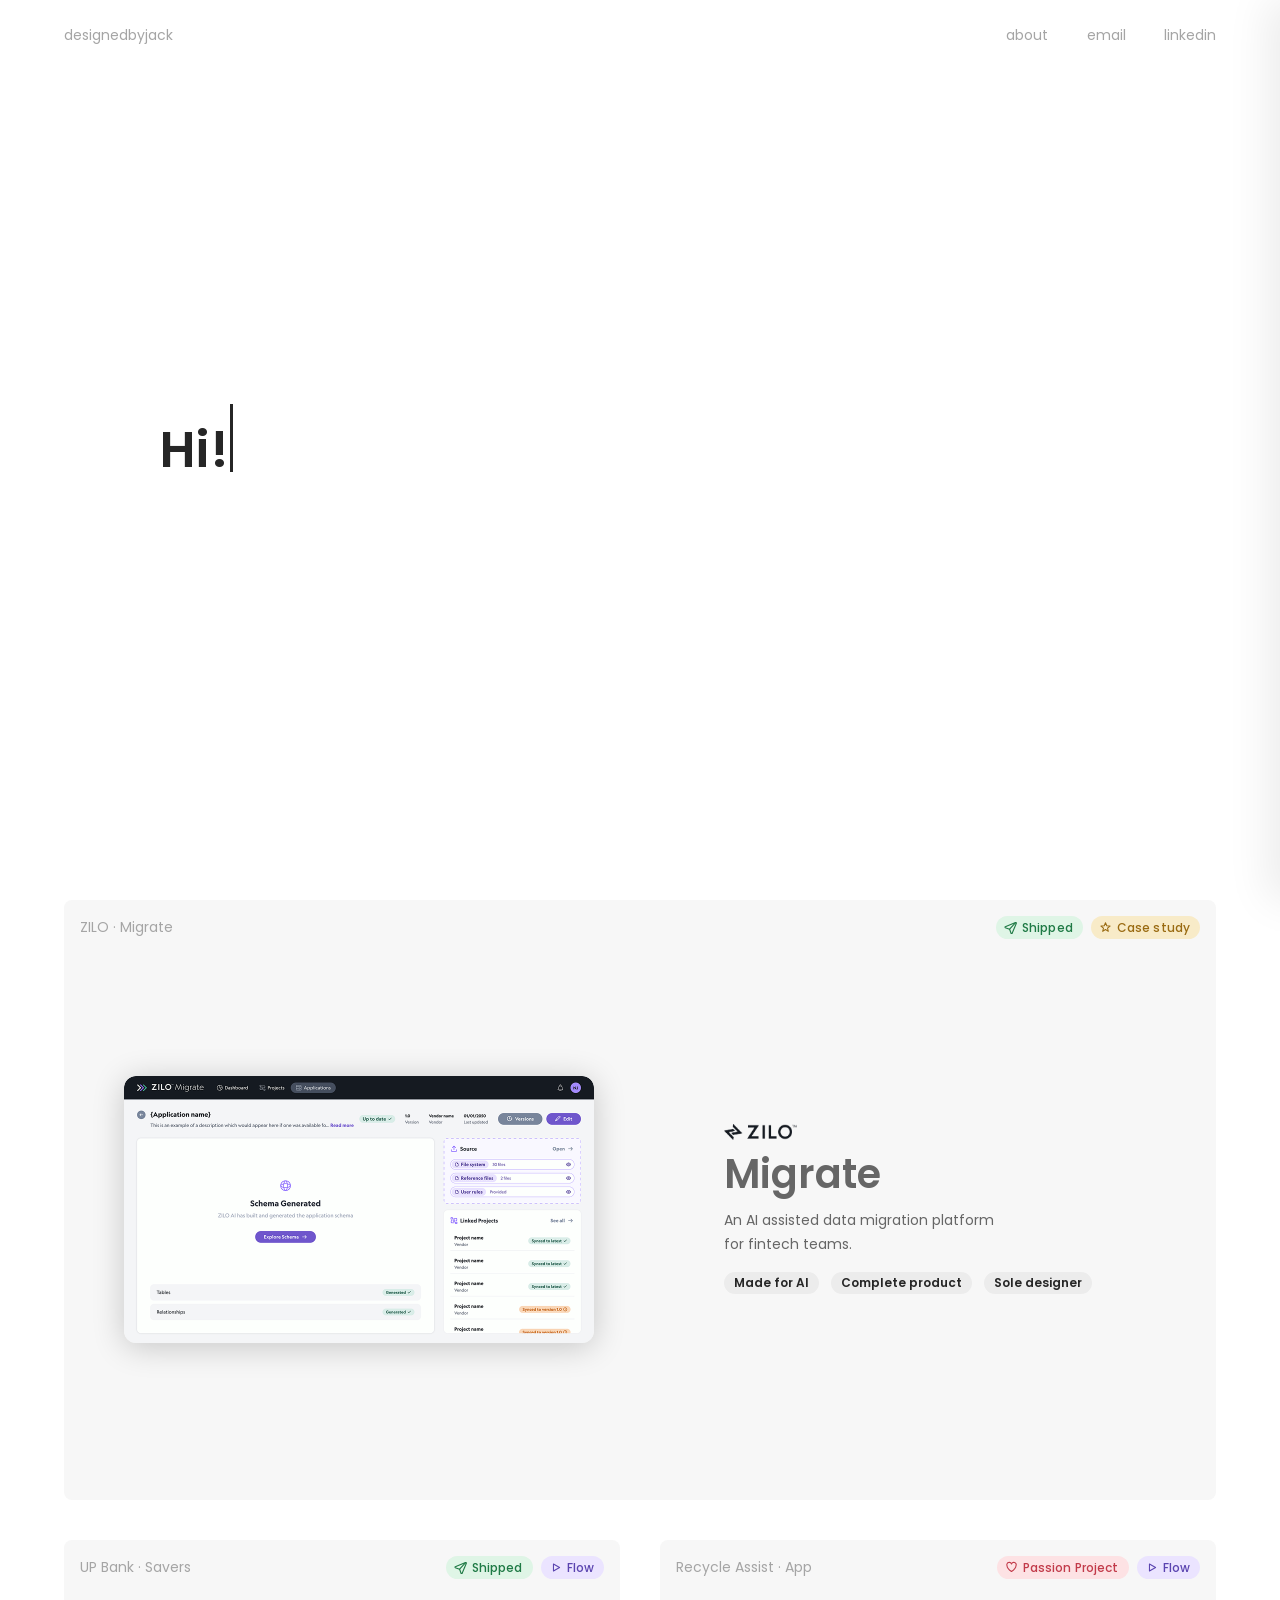
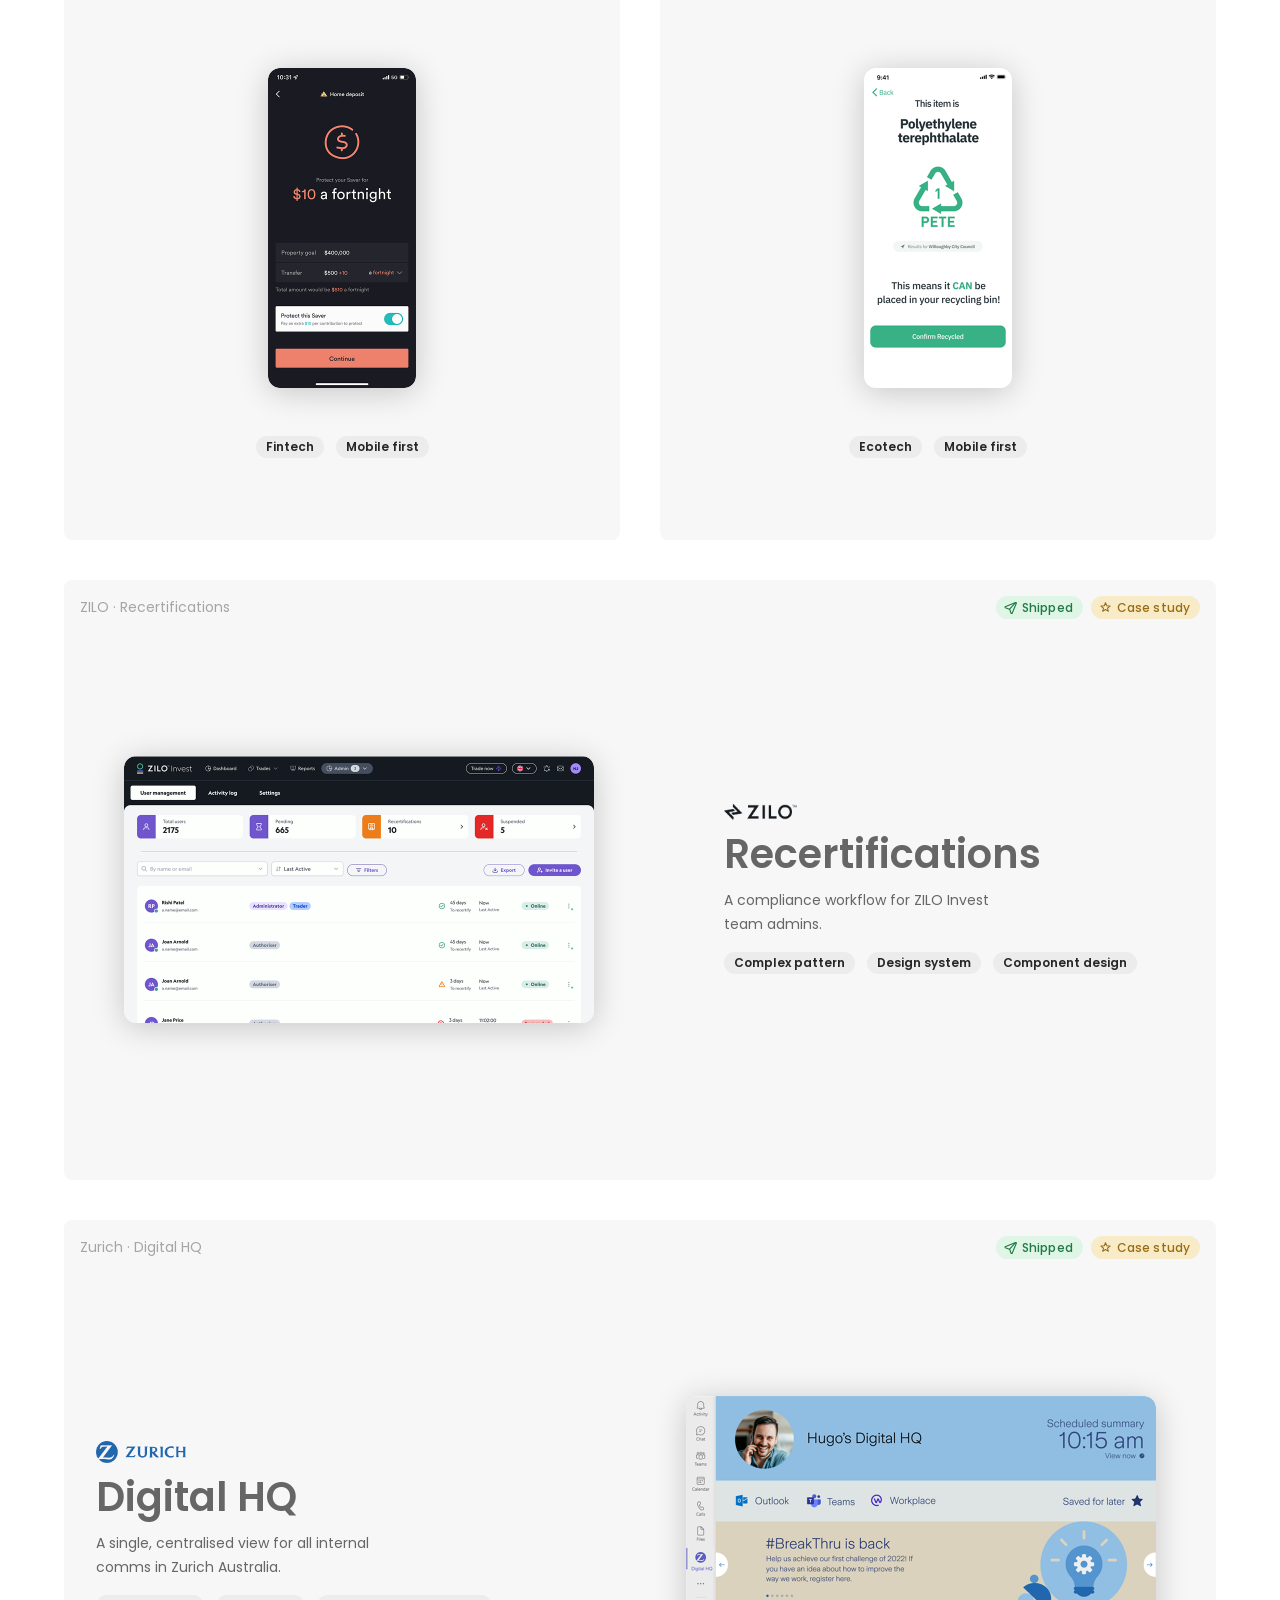
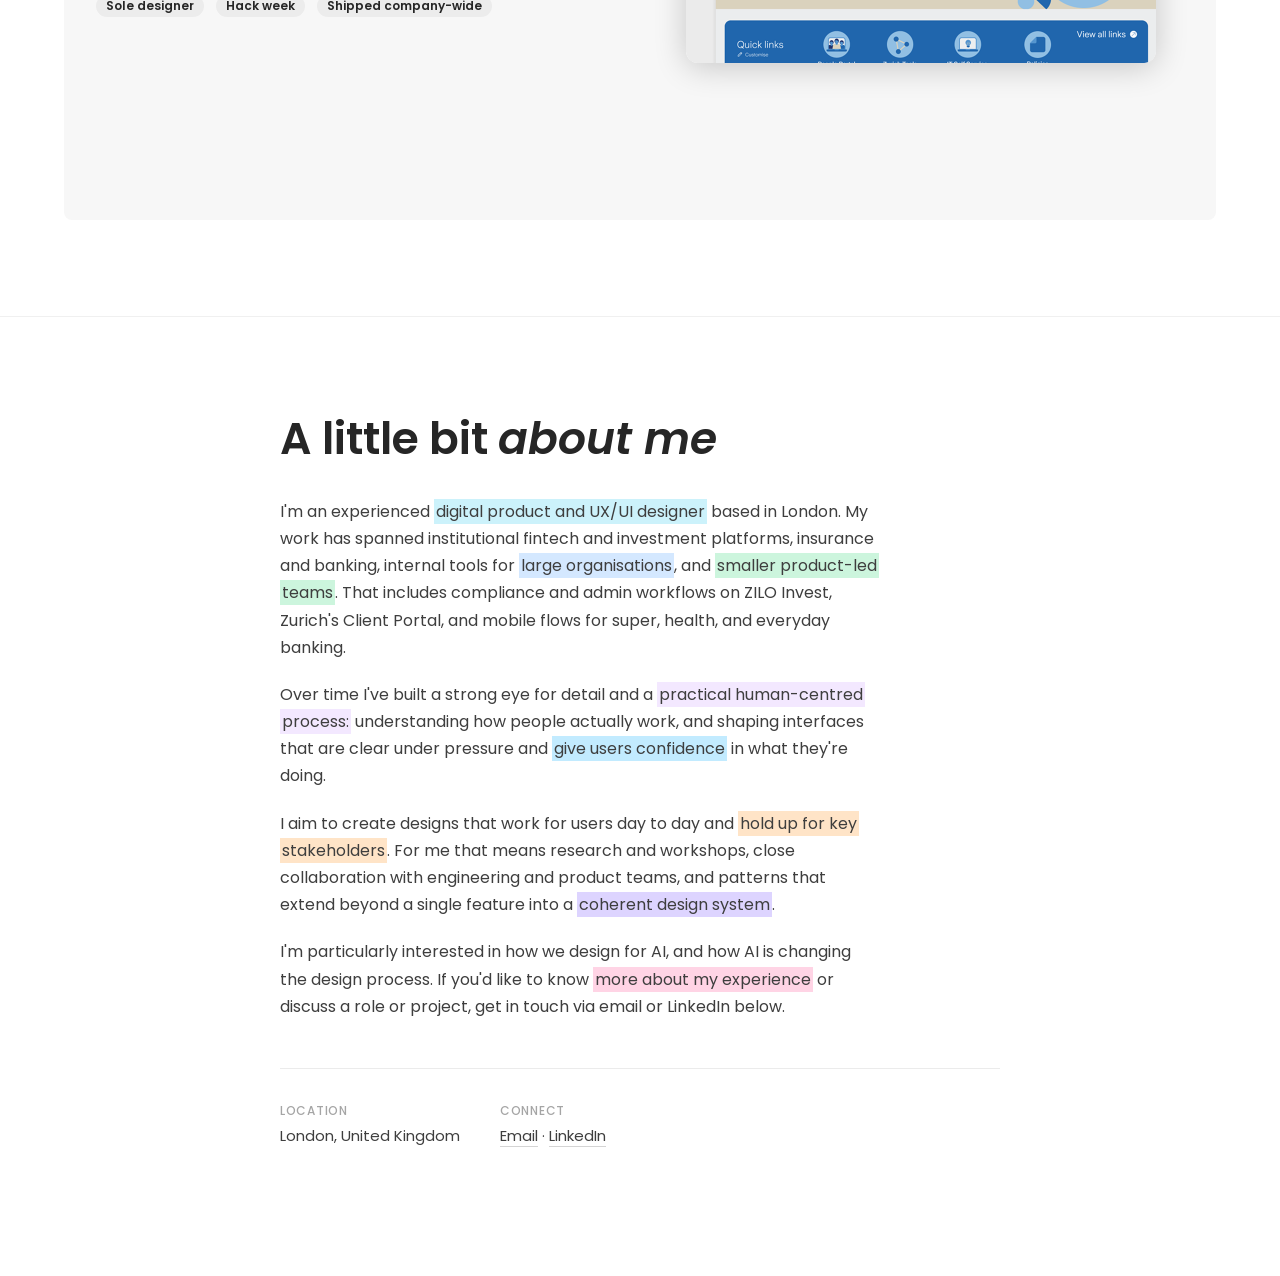
==== commit 66e3f3d6: "Refine mobile layout, tile labels, and case study outcome cards. Shorten homepage labels on small sc" ====
--- a/index.html
+++ b/index.html
@@ -11,7 +11,7 @@
  <link rel="preconnect" href="https://fonts.googleapis.com">
  <link rel="preconnect" href="https://fonts.gstatic.com" crossorigin>
  <link href="https://fonts.googleapis.com/css2?family=Poppins:wght@400;500;600;700&display=swap" rel="stylesheet">
- <link rel="stylesheet" href="css/style.css?v=hero-left">
+ <link rel="stylesheet" href="css/style.css?v=lightbox-nav-mobile">
  <link rel="icon" href="data:image/svg+xml,<svg xmlns='http://www.w3.org/2000/svg' viewBox='0 0 100 100'><text y='.9em' font-size='90'>J</text></svg>">
 </head>
 <body>
@@ -52,7 +52,10 @@
 
  <a href="work/zilo-migrate/index.html" class="block block--case-study block--featured reveal" data-hover-color="#6f56cc">
  <div class="block__meta">
- <span class="block__label">ZILO · Migrate</span>
+ <span class="block__label">
+ <span class="block__label-full">ZILO · Migrate</span>
+ <span class="block__label-short">Migrate</span>
+ </span>
  <div class="block__badges">
  <span class="block__badge block__badge--shipped">
  <svg class="block__badge-icon" viewBox="0 0 16 16" fill="none" aria-hidden="true">
@@ -84,8 +87,8 @@
  <p class="block__desc">An AI assisted data migration platform for fintech teams.</p>
  <div class="block__tags">
  <span class="block__tag">Made for AI</span>
- <span class="block__tag">Full product</span>
- <span class="block__tag">Sole Designer</span>
+ <span class="block__tag">Complete product</span>
+ <span class="block__tag">Sole designer</span>
  </div>
  </div>
  </div>
@@ -94,7 +97,10 @@
  <div class="gallery-row">
  <a href="work/galleries/up-bank/index.html" class="block block--gallery block--featured reveal" data-hover-color="#ee816c">
  <div class="block__meta">
- <span class="block__label">UP Bank · Savers</span>
+ <span class="block__label">
+ <span class="block__label-full">UP Bank · Savers</span>
+ <span class="block__label-short">Up Bank</span>
+ </span>
  <div class="block__badges">
  <span class="block__badge block__badge--shipped">
  <svg class="block__badge-icon" viewBox="0 0 16 16" fill="none" aria-hidden="true">
@@ -127,7 +133,10 @@
 
  <a href="work/galleries/recycle-assist/index.html" class="block block--gallery block--featured reveal" data-hover-color="#38b186">
  <div class="block__meta">
- <span class="block__label">Recycle Assist · Mobile App</span>
+ <span class="block__label">
+ <span class="block__label-full">Recycle Assist · App</span>
+ <span class="block__label-short">Recycle Assist</span>
+ </span>
  <div class="block__badges">
  <span class="block__badge block__badge--passion">
  <svg class="block__badge-icon" viewBox="0 0 16 16" fill="none" aria-hidden="true">
@@ -160,7 +169,10 @@
 
  <a href="work/recertifications/index.html" class="block block--case-study block--featured reveal" data-hover-color="#6f56cc">
  <div class="block__meta">
- <span class="block__label">ZILO · Recertifications</span>
+ <span class="block__label">
+ <span class="block__label-full">ZILO · Recerti&shy;fications</span>
+ <span class="block__label-short">Recerti&shy;fications</span>
+ </span>
  <div class="block__badges">
  <span class="block__badge block__badge--shipped">
  <svg class="block__badge-icon" viewBox="0 0 16 16" fill="none" aria-hidden="true">
@@ -201,7 +213,10 @@
 
  <a href="work/digital-hq/index.html" class="block block--case-study block--case-study-reverse block--featured reveal" data-hover-color="#2066ad">
  <div class="block__meta">
- <span class="block__label">Zurich · Digital HQ</span>
+ <span class="block__label">
+ <span class="block__label-full">Zurich · Digital HQ</span>
+ <span class="block__label-short">Digital HQ</span>
+ </span>
  <div class="block__badges">
  <span class="block__badge block__badge--shipped">
  <svg class="block__badge-icon" viewBox="0 0 16 16" fill="none" aria-hidden="true">
@@ -277,6 +292,6 @@
  <script src="js/case-panel.js"></script>
  <script src="js/gallery-page.js?v=lightbox-gutters"></script>
  <script src="js/image-compare.js"></script>
- <script src="js/main.js?v=brand-top"></script>
+ <script src="js/main.js?v=cursor-glue"></script>
 </body>
 </html>
--- a/css/style.css
+++ b/css/style.css
@@ -337,6 +337,10 @@
   animation: cursor-blink 0.7s step-end infinite;
 }
 
+.typewriter-glue {
+  white-space: nowrap;
+}
+
 @keyframes cursor-blink {
   0%, 100% { opacity: 1; }
   50% { opacity: 0; }
@@ -640,6 +644,13 @@
 .block__label {
   flex: 1;
   min-width: 0;
+  hyphens: auto;
+  -webkit-hyphens: auto;
+  overflow-wrap: break-word;
+}
+
+.block__label-short {
+  display: none;
 }
 
 .block__label,
@@ -1138,12 +1149,14 @@
   align-items: center;
   gap: 40px;
   min-width: 0;
+  flex: 1;
 }
 
 .case-header__logo {
   display: block;
   height: 20px;
   width: auto;
+  max-width: 100%;
   object-fit: contain;
   object-position: left center;
 }
@@ -1151,6 +1164,8 @@
 .case-header__logo-link {
   display: block;
   line-height: 0;
+  min-width: 0;
+  overflow: hidden;
   opacity: 0;
   transform: translateY(4px);
   pointer-events: none;
@@ -1166,12 +1181,14 @@
 .case-back {
   display: inline-flex;
   align-items: center;
+  flex-shrink: 0;
   padding: 0.1rem 0.55rem;
   border: 1px solid rgba(0, 0, 0, 0.16);
   border-radius: 999px;
   font-size: 14px;
   line-height: 1.4;
   color: var(--text-muted);
+  white-space: nowrap;
   transition: border-color 0.3s, color 0.3s;
 }
 
@@ -1676,27 +1693,24 @@
 }
 
 .outcome-card {
-  background: var(--text);
-  color: #fff;
-  border-radius: 12px;
-  padding: 1.75rem;
+  background: #f6f6f6;
+  color: var(--text);
+  border-radius: 8px;
+  padding: 20px 22px;
 }
 
 .outcome-card h3 {
   font-family: var(--font-heading);
   font-size: 1.25rem;
   font-weight: 600;
+  color: var(--text);
   margin-bottom: 0.75rem;
 }
 
 .outcome-card p {
-  color: rgba(255, 255, 255, 0.7);
+  color: var(--text-body);
   font-size: 0.9375rem;
   margin-bottom: 0;
-}
-
-.outcome-grid--recertifications .outcome-card {
-  background: #6f56cc;
 }
 
 .design-test {
@@ -2003,6 +2017,7 @@
 .gallery-page__inner--cover .gallery-page__desc {
   max-width: none;
   line-height: 1.65;
+  margin-bottom: 1.75rem;
 }
 
 .gallery-page__inner--cover .gallery-page__screen:has(.gallery-page__hint) {
@@ -2060,6 +2075,7 @@
   line-height: 1.7;
   color: var(--text-block-muted);
   max-width: 38ch;
+  margin-bottom: 1.5rem;
 }
 
 .gallery-page__viewer {
@@ -2511,16 +2527,37 @@
 
 @media (max-width: 720px) {
   .gallery-lightbox {
-    padding: 1rem clamp(3rem, 14vw, 5rem);
+    padding: 1rem 0.5rem;
+  }
+
+  .gallery-lightbox__stage {
+    width: 100%;
+    max-width: none;
+    gap: 0;
+  }
+
+  .gallery-lightbox__nav {
+    position: absolute;
+    top: 50%;
+    transform: translateY(-50%);
+    z-index: 3;
+  }
+
+  .gallery-lightbox__nav--prev {
+    left: 0.5rem;
+  }
+
+  .gallery-lightbox__nav--next {
+    right: 0.5rem;
   }
 
   .gallery-lightbox__image {
     max-height: 78vh;
-    max-width: min(52vw, 620px);
+    max-width: min(68vw, 620px);
   }
 
   .gallery-lightbox__image--wide {
-    max-width: min(60vw, 740px);
+    max-width: min(72vw, 740px);
   }
 }
 
@@ -2617,14 +2654,6 @@
   box-shadow: 0 12px 40px rgba(0, 0, 0, 0.08);
 }
 
-.outcome-grid--migrate .outcome-card {
-  background: #6f56cc;
-}
-
-.outcome-grid--digital-hq .outcome-card {
-  background: #2066ad;
-}
-
 .case-page--editorial .design-test__media {
   background: var(--bg-block);
   border: 1px solid rgba(0, 0, 0, 0.06);
@@ -2707,7 +2736,19 @@
   }
 
   .gallery-page__inner--cover .gallery-page__screen:has(.gallery-page__hint) {
-    margin-top: 48px;
+    margin-top: 40px;
+  }
+
+  .gallery-page__hint {
+    gap: 6px;
+    padding: 6px 10px 6px 8px;
+    font-size: 12px;
+    transform: translate(-50%, calc(-100% - 10px));
+  }
+
+  .gallery-page__hint-icon {
+    width: 14px;
+    height: 14px;
   }
 
   .gallery-page__flow {
@@ -2759,8 +2800,29 @@
     --layout-gutter: clamp(1.75rem, 6.5vw, 2.5rem);
   }
 
+  .block__label-full {
+    display: none;
+  }
+
+  .block__label-short {
+    display: inline;
+  }
+
   .case-header__start {
     gap: 12px;
+  }
+
+  .case-header {
+    padding-inline: max(var(--gutter), 1rem);
+  }
+
+  .case-header .site-header__nav {
+    flex-shrink: 0;
+  }
+
+  .case-header--sticky-logo .case-header__logo-link,
+  .case-header--sticky-logo.is-logo-stuck .case-header__logo-link {
+    display: none;
   }
 
   .hero__content {
@@ -2853,8 +2915,28 @@
     min-height: auto;
   }
 
+  .block--case-study .block__body {
+    flex-direction: column;
+    align-items: center;
+    justify-content: center;
+    gap: 1.25rem;
+  }
+
   .block--case-study .block__copy {
+    display: contents;
+  }
+
+  .block--case-study .block__brand,
+  .block--case-study .block__title,
+  .block--case-study .block__desc {
     display: none;
+  }
+
+  .block--case-study .block__tags {
+    display: flex;
+    justify-content: center;
+    flex-wrap: wrap;
+    margin: 0;
   }
 
   .block::before {
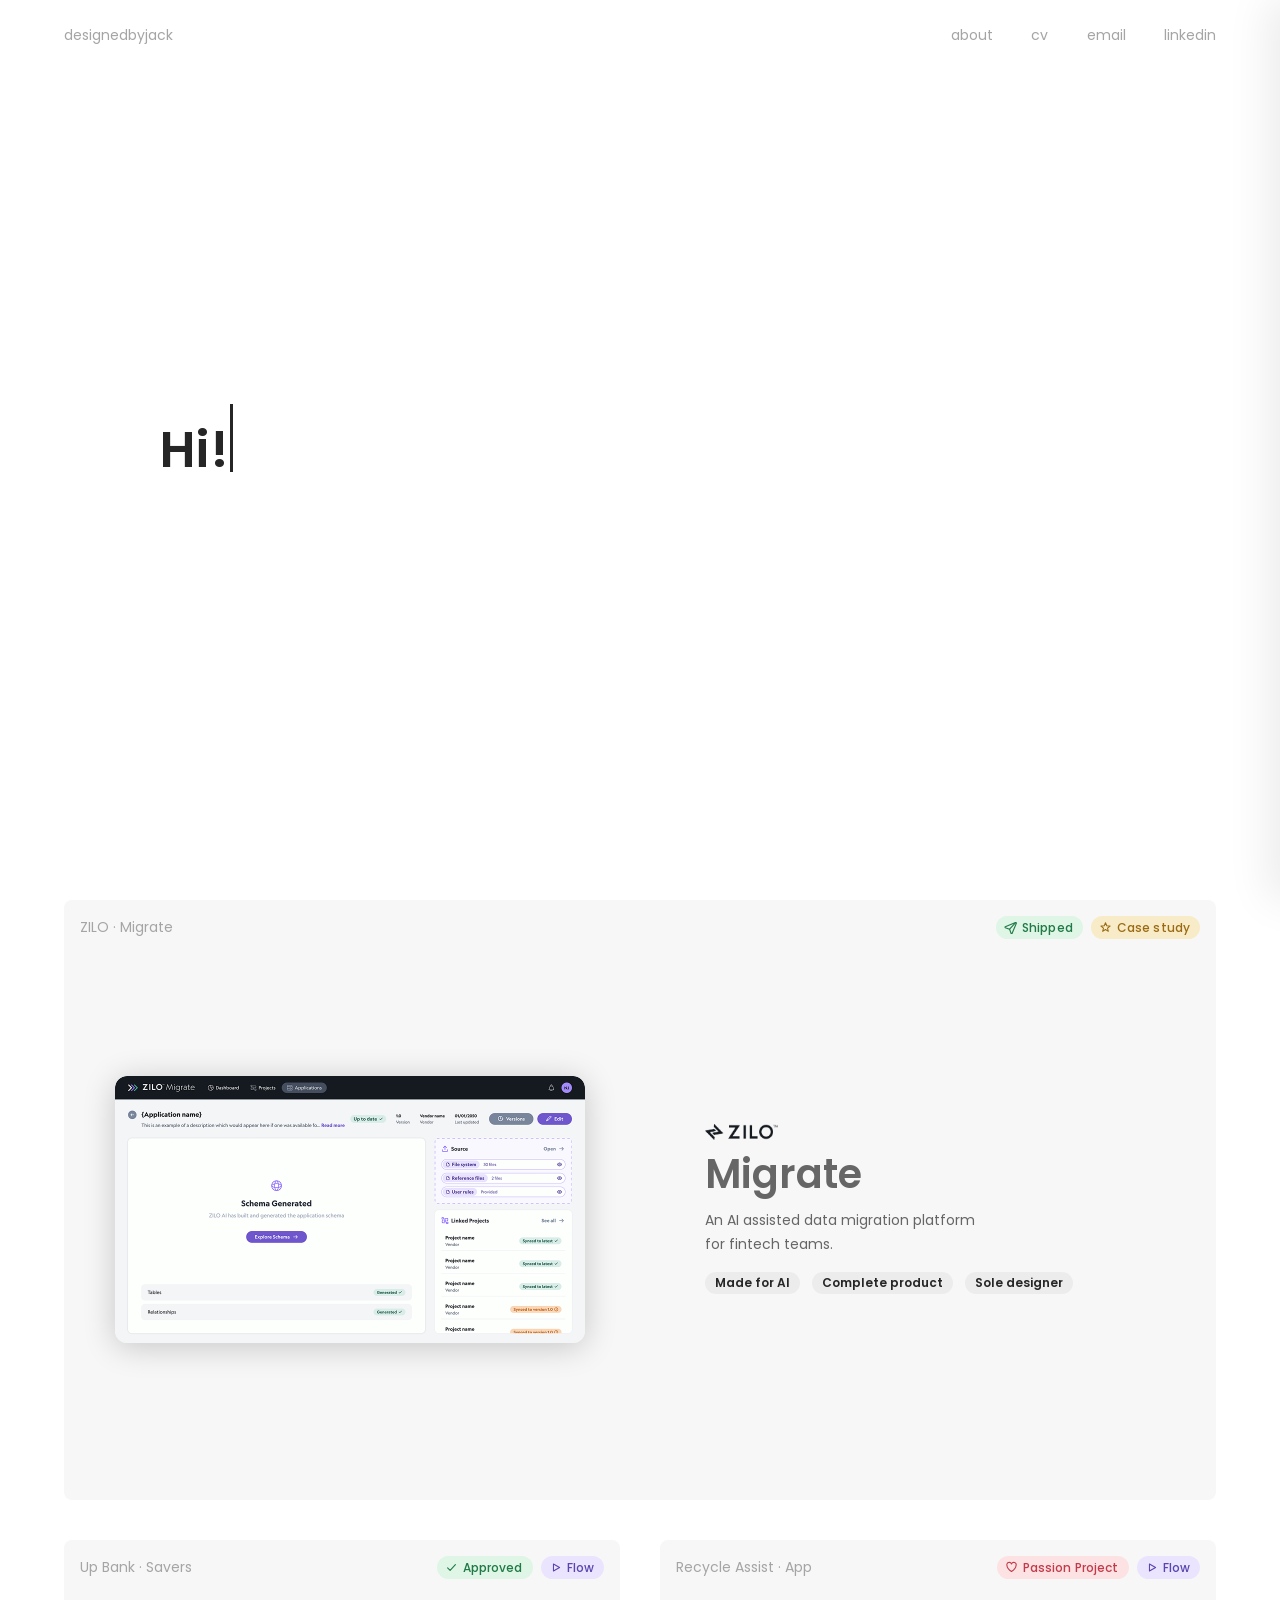
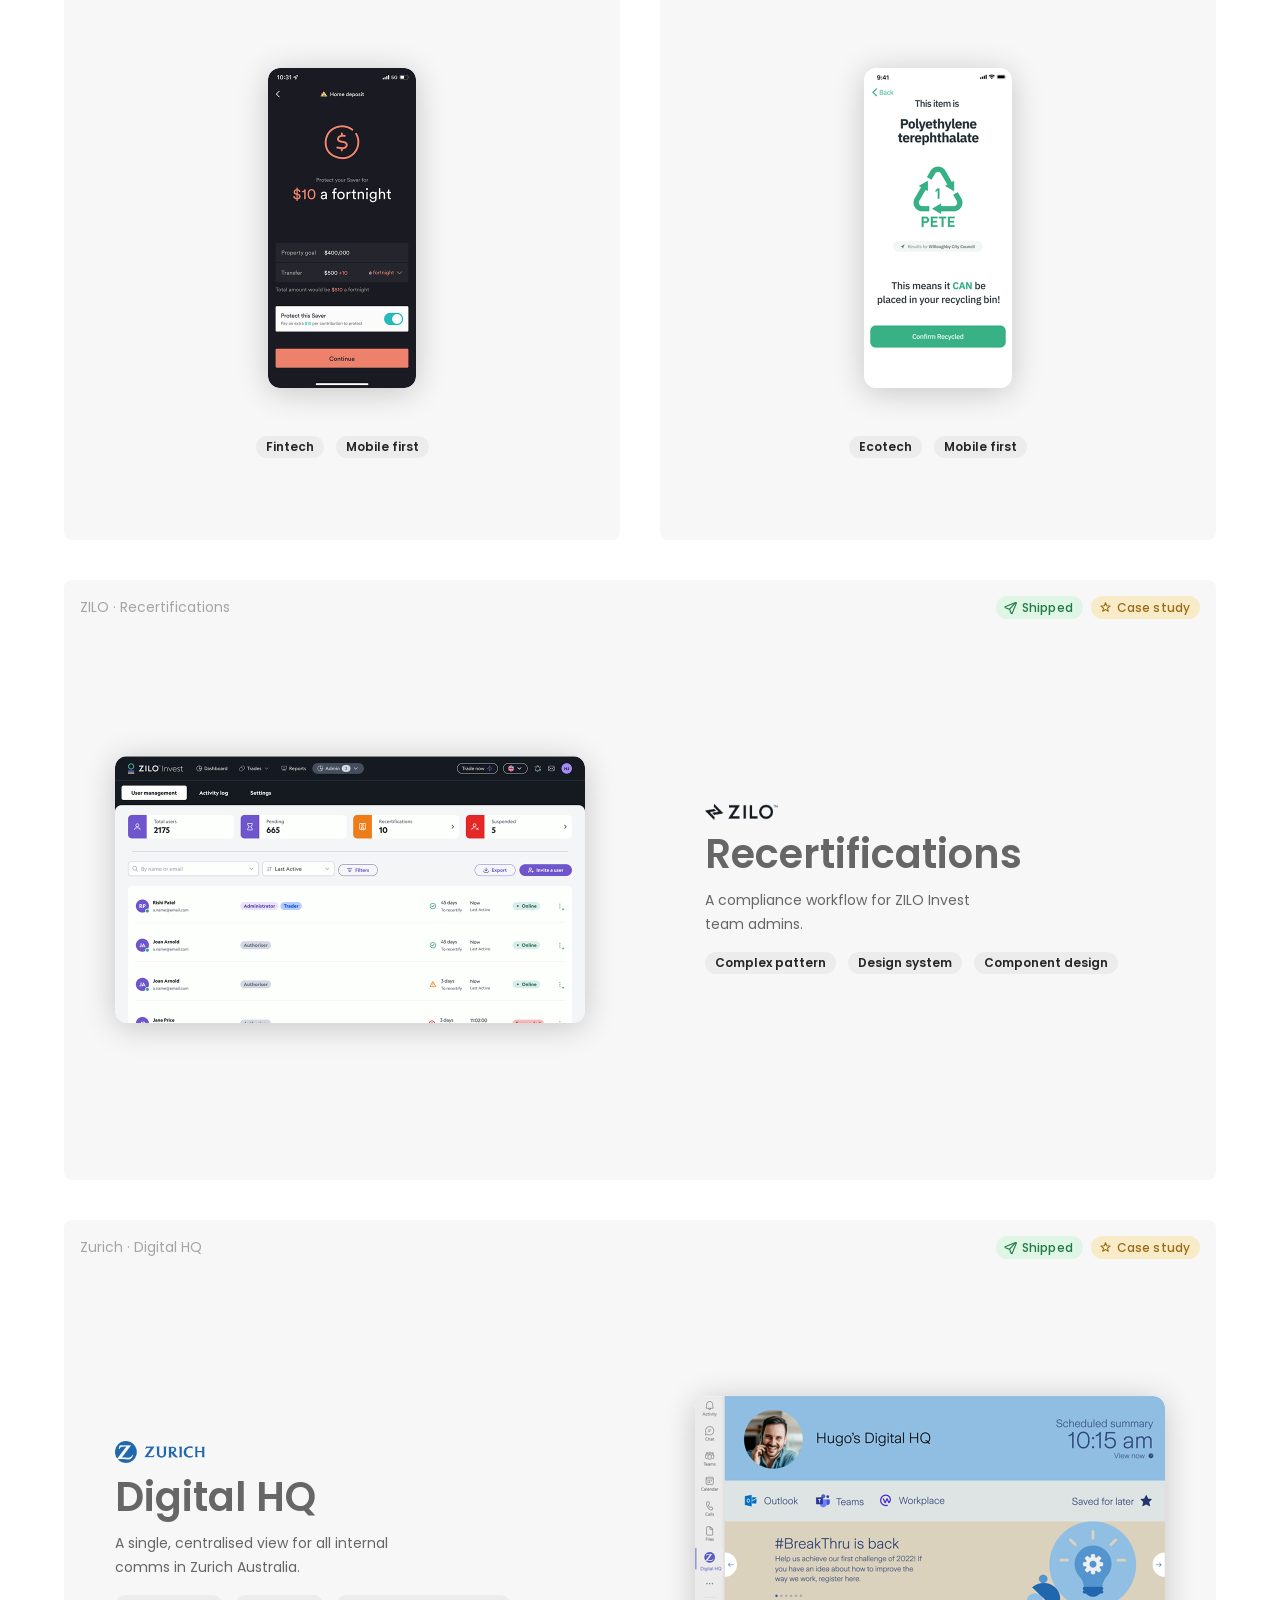
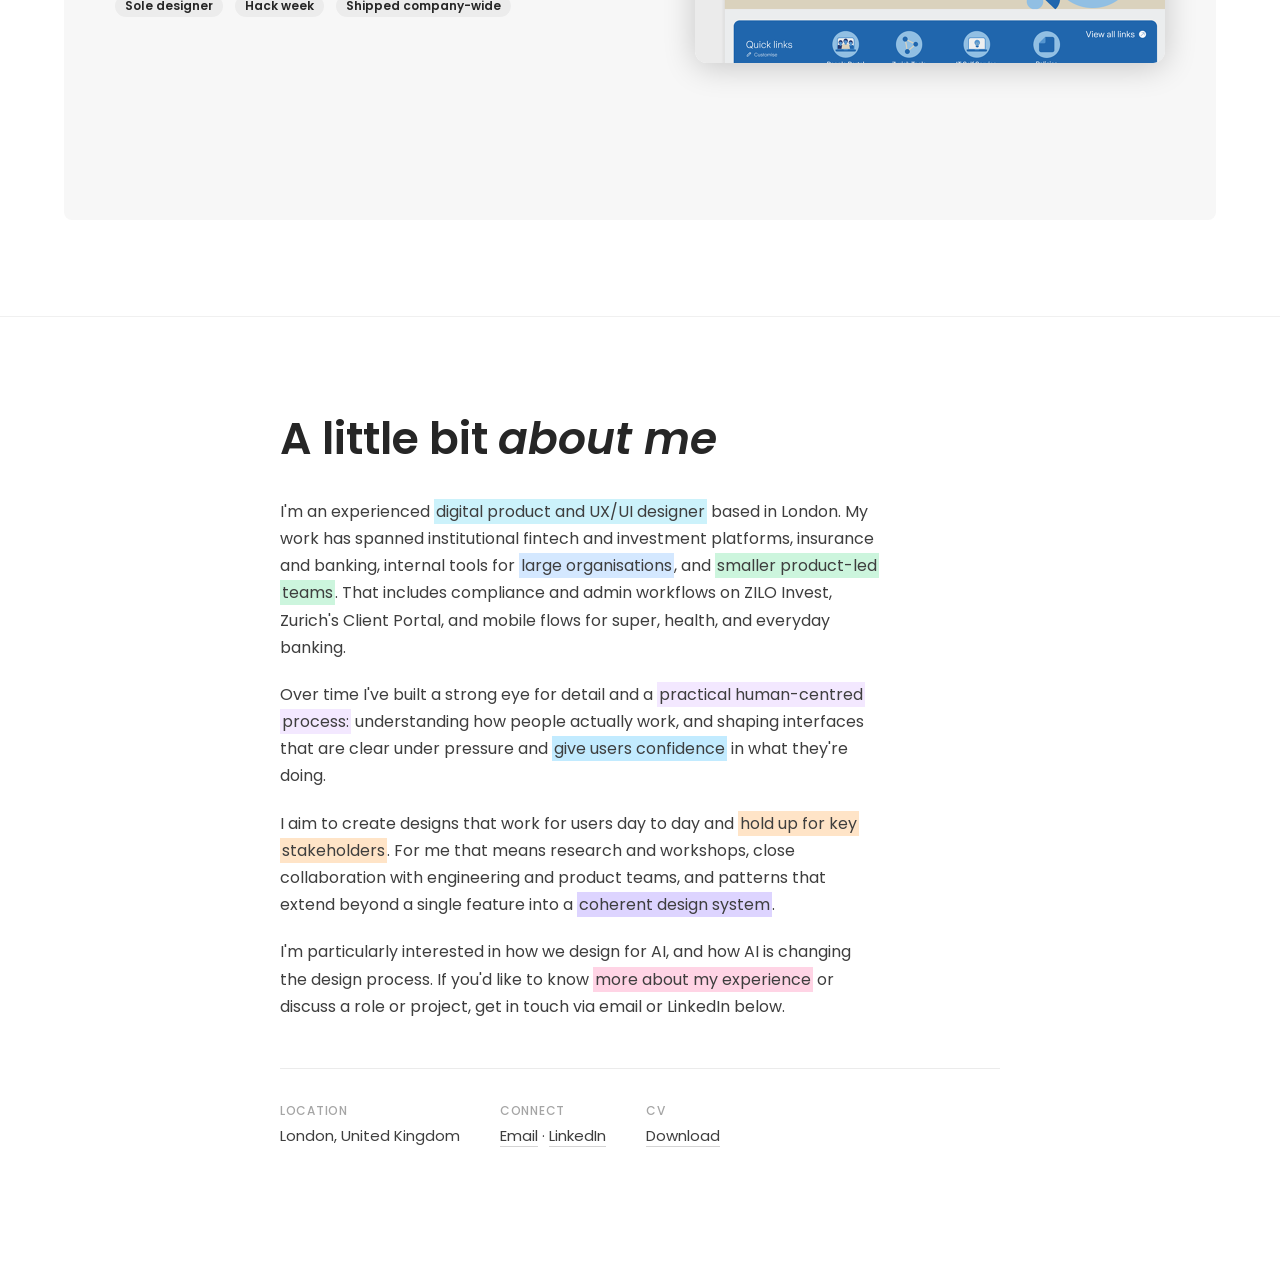
==== commit 4f774383: "Polish mobile tiles, connect nav, and Up Bank branding. Add mobile connect control and CV download, " ====
--- a/index.html
+++ b/index.html
@@ -11,7 +11,7 @@
  <link rel="preconnect" href="https://fonts.googleapis.com">
  <link rel="preconnect" href="https://fonts.gstatic.com" crossorigin>
  <link href="https://fonts.googleapis.com/css2?family=Poppins:wght@400;500;600;700&display=swap" rel="stylesheet">
- <link rel="stylesheet" href="css/style.css?v=lightbox-nav-mobile">
+ <link rel="stylesheet" href="css/style.css?v=tile-top-match">
  <link rel="icon" href="data:image/svg+xml,<svg xmlns='http://www.w3.org/2000/svg' viewBox='0 0 100 100'><text y='.9em' font-size='90'>J</text></svg>">
 </head>
 <body>
@@ -19,8 +19,14 @@
  <a href="#top" class="site-header__brand">designedbyjack</a>
  <nav class="site-header__nav" aria-label="Site navigation">
  <a href="#about">about</a>
- <a href="mailto:jackalexmorgan@gmail.com">email</a>
- <a href="https://www.linkedin.com/in/jack-morgan-b9568921" target="_blank" rel="noopener noreferrer">linkedin</a>
+ <a href="/resume.pdf" download="Jack-Morgan-CV.pdf">cv</a>
+ <div class="site-header__connect">
+  <div class="site-header__connect-tray">
+   <a href="mailto:jackalexmorgan@gmail.com">email</a>
+   <a href="https://www.linkedin.com/in/jack-morgan-b9568921" target="_blank" rel="noopener noreferrer">linkedin</a>
+  </div>
+  <button type="button" class="site-header__connect-toggle" aria-expanded="false">connect</button>
+ </div>
  </nav>
  </header>
 
@@ -95,19 +101,18 @@
  </a>
 
  <div class="gallery-row">
- <a href="work/galleries/up-bank/index.html" class="block block--gallery block--featured reveal" data-hover-color="#ee816c">
- <div class="block__meta">
- <span class="block__label">
- <span class="block__label-full">UP Bank · Savers</span>
+ <a href="work/galleries/up-bank/index.html" class="block block--gallery block--featured reveal" data-hover-color="#FF705C">
+ <div class="block__meta">
+ <span class="block__label">
+ <span class="block__label-full">Up Bank · Savers</span>
  <span class="block__label-short">Up Bank</span>
  </span>
  <div class="block__badges">
  <span class="block__badge block__badge--shipped">
  <svg class="block__badge-icon" viewBox="0 0 16 16" fill="none" aria-hidden="true">
- <path d="M14.2 1.8 1.6 7.1c-.5.2-.5.9 0 1.1l5.3 1.9 1.9 5.3c.2.5.9.5 1.1 0l5.3-12.6c.2-.5-.3-1-.9-.8Z" stroke="currentColor" stroke-width="1.35" stroke-linejoin="round"/>
- <path d="M6.9 10.1 14 2.2" stroke="currentColor" stroke-width="1.35" stroke-linecap="round"/>
- </svg>
- Shipped
+ <path d="M3.2 8.4 6.3 11.5 12.8 4.5" stroke="currentColor" stroke-width="1.35" stroke-linecap="round" stroke-linejoin="round"/>
+ </svg>
+ Approved
  </span>
  <span class="block__badge block__badge--prototype">
  <svg class="block__badge-icon" viewBox="0 0 16 16" fill="none" aria-hidden="true">
@@ -277,6 +282,10 @@
  <dt>Connect</dt>
  <dd><a href="mailto:jackalexmorgan@gmail.com">Email</a> · <a href="https://www.linkedin.com/in/jack-morgan-b9568921" target="_blank" rel="noopener noreferrer">LinkedIn</a></dd>
  </div>
+ <div>
+ <dt>CV</dt>
+ <dd><a href="/resume.pdf" download="Jack-Morgan-CV.pdf">Download</a></dd>
+ </div>
  </dl>
  </div>
  </section>
@@ -287,6 +296,7 @@
  </div>
 
  <script src="js/cursor.js"></script>
+ <script src="js/connect-nav.js"></script>
  <script src="js/about-float.js"></script>
  <script src="js/case-header-logo.js"></script>
  <script src="js/case-panel.js"></script>
--- a/css/style.css
+++ b/css/style.css
@@ -229,7 +229,8 @@
   pointer-events: none;
 }
 
-.site-header a {
+.site-header a,
+.site-header__connect-toggle {
   pointer-events: auto;
 }
 
@@ -248,6 +249,32 @@
 .site-header__nav {
   display: flex;
   gap: clamp(1.25rem, 3vw, 2.5rem);
+  align-items: center;
+}
+
+.site-header__connect {
+  display: contents;
+}
+
+.site-header__connect-tray {
+  display: contents;
+}
+
+.site-header__connect-toggle {
+  display: none;
+  margin: 0;
+  padding: 0;
+  border: 0;
+  background: transparent;
+  font: inherit;
+  font-size: 14px;
+  color: var(--text-muted);
+  cursor: pointer;
+  transition: color 0.3s var(--ease);
+}
+
+.site-header__connect-toggle:hover {
+  color: var(--text);
 }
 
 .site-header--static {
@@ -271,7 +298,7 @@
   z-index: 0;
   min-height: 100dvh;
   height: 100dvh;
-  padding: 0 var(--gutter);
+  padding: 0;
   overflow: hidden;
 }
 
@@ -281,8 +308,9 @@
   left: 50%;
   transform: translate(-50%, -50%);
   transform-origin: center center;
-  max-width: 960px;
-  width: 100%;
+  box-sizing: border-box;
+  width: min(960px, calc(100% - 2 * var(--gutter)));
+  max-width: min(960px, calc(100% - 2 * var(--gutter)));
   will-change: transform;
 }
 
@@ -428,6 +456,11 @@
   --block-hover: #6f56cc;
 }
 
+.block--case-study {
+  container-type: inline-size;
+  container-name: case-tile;
+}
+
 .block::before {
   content: '';
   position: absolute;
@@ -465,7 +498,12 @@
 
 .block--case-study .block__body {
   flex-direction: row;
-  gap: clamp(2.5rem, 8vw, 120px);
+  justify-content: center;
+  justify-content: safe center;
+  /* Shrink image↔copy gap as the tile narrows; floor at 1rem before stack */
+  gap: clamp(1rem, calc(100cqw - 32px - 470px - 460px), 7.5rem);
+  width: 100%;
+  min-width: 0;
 }
 
 .block--case-study-reverse .block__body {
@@ -474,9 +512,11 @@
 
 .block--case-study .block__media {
   position: static;
-  flex-shrink: 0;
-  width: auto;
-  max-width: none;
+  flex: 0 0 auto;
+  width: fit-content;
+  max-width: 100%;
+  /* Same vertical media inset as gallery tiles */
+  padding: 1.75rem 0;
 }
 
 .block__frame {
@@ -615,9 +655,10 @@
 .block--case-study .block__copy {
   position: static;
   transform: none;
-  flex-shrink: 0;
+  flex: 0 1 auto;
   width: min(460px, 100%);
   max-width: 460px;
+  min-width: 0;
   padding: 0;
   display: flex;
   flex-direction: column;
@@ -1330,34 +1371,43 @@
 }
 
 .case-hero--product .case-stats {
-  gap: 2.25rem;
+  gap: 30px;
 }
 
 .case-hero--product .case-stat {
   align-items: center;
-  padding: 20px 22px;
+  padding: 14px 20px;
   background: #f6f6f6;
   border: none;
-  border-radius: 8px;
+  border-radius: 12px;
+}
+
+.case-hero--product .case-stat__copy {
+  display: flex;
+  flex-direction: column;
+  gap: 4px;
 }
 
 .case-hero--product .case-stat__value {
   font-family: var(--font-sans);
-  font-size: 20px;
+  font-size: 19px;
   font-weight: 400;
   font-style: normal;
-  color: #2f9e8f;
-  margin: 0 0 calc(0.2rem + 2px);
+  line-height: 1.2;
+  color: #39977E;
+  margin: 0;
 }
 
 .case-hero--product .case-stat__label {
-  font-size: 0.8125rem;
+  font-size: 13px;
+  line-height: 1.2;
   color: var(--text-body);
+  margin: 0;
 }
 
 .case-hero--product .case-stat__icon {
-  width: 30px;
-  height: 30px;
+  width: 25px;
+  height: 25px;
   border: none;
   border-radius: 0;
   color: #989393;
@@ -1365,8 +1415,8 @@
 
 .case-hero--product .case-stat__icon img,
 .case-hero--product .case-stat__icon svg {
-  width: 30px;
-  height: 30px;
+  width: 25px;
+  height: 25px;
   display: block;
 }
 
@@ -2225,7 +2275,7 @@
   --hover-x: 50%;
   --hover-y: 50%;
   --hover-active-radius: 0px;
-  --screen-hover: #ee816c;
+  --screen-hover: #FF705C;
 }
 
 .gallery-page-body--screen-hover .case-panel,
@@ -2666,6 +2716,84 @@
   box-shadow: none;
 }
 
+/* Case-study tiles: shrink gap, then stack — keep 470px image and text while they fit */
+@container case-tile (max-width: 952px) {
+  .block__body {
+    flex-direction: column !important;
+    align-items: center;
+    justify-content: center;
+    gap: 30px !important;
+    /* Same top/bottom air as gallery tiles (~89px / ~82px around the content) */
+    padding: 4.8125rem 0 3.0625rem !important;
+  }
+
+  .block__copy {
+    flex: 0 1 auto;
+    width: 100%;
+    max-width: 460px;
+    min-width: 0;
+    text-align: center;
+    align-items: center;
+  }
+
+  .block__tags {
+    flex-wrap: wrap;
+    justify-content: center;
+  }
+
+  .block__media {
+    width: fit-content !important;
+    max-width: 100%;
+    flex: 0 0 auto;
+    padding: 0 !important;
+  }
+
+  .block__frame.block__frame--case {
+    width: 470px;
+    max-width: 100%;
+    height: auto;
+    aspect-ratio: 470 / 267;
+  }
+}
+
+/* Drop title/description only when the tile can no longer fit copy under the image */
+@container case-tile (max-width: 420px) {
+  .block__body {
+    /*
+      Match gallery insets:
+      - image from meta: ~87px (12 gap + 47 pad + 28 media pad)
+      - badges to tile bottom: ~72px (39 pad + 33 block pad)
+    */
+    flex: 0 0 auto !important;
+    min-height: 0 !important;
+    margin: 0 !important;
+    justify-content: flex-start !important;
+    padding: 2.9375rem 0 2.4375rem !important;
+    gap: 1.25rem !important;
+  }
+
+  .block__media {
+    padding: 1.75rem !important;
+  }
+
+  .block__copy {
+    display: contents;
+  }
+
+  .block__brand,
+  .block__title,
+  .block__desc {
+    display: none;
+  }
+
+  .block__tags {
+    display: flex;
+    justify-content: center;
+    flex-wrap: wrap;
+    margin: 0;
+  }
+}
+
 /* ─── Responsive ─── */
 
 @media (max-width: 900px) {
@@ -2673,30 +2801,18 @@
     min-height: auto;
   }
 
-  .block--case-study .block__body {
+  .block--gallery {
+    min-height: 600px;
+  }
+
+  .block--case-study {
+    min-height: 600px;
+  }
+
+  .block--gallery .block__body {
     flex-direction: column;
     gap: 2rem;
     padding: 1rem 0 0.5rem;
-  }
-
-  .block--case-study-reverse .block__body {
-    flex-direction: column;
-  }
-
-  .block--case-study .block__copy {
-    width: 100%;
-    max-width: none;
-    padding: 0 0.5rem;
-  }
-
-  .block--case-study .block__tags {
-    flex-wrap: wrap;
-  }
-
-  .block__frame--case {
-    width: 100%;
-    height: auto;
-    aspect-ratio: 470 / 267;
   }
 
   .block__frame--phone {
@@ -2827,8 +2943,6 @@
 
   .hero__content {
     text-align: left;
-    padding-inline: clamp(1rem, 5vw, 1.5rem);
-    box-sizing: border-box;
   }
 
   .hero__title {
@@ -2868,6 +2982,10 @@
 
   .case-stats {
     grid-template-columns: 1fr;
+  }
+
+  .case-hero--product .case-stats {
+    gap: 12px;
   }
 
   .case-body {
@@ -2882,7 +3000,15 @@
     transform: none;
   }
 
-  .block__frame--swap.block__frame--case,
+  .block__frame--swap.block__frame--case {
+    position: relative;
+    width: 470px;
+    max-width: 100%;
+    height: auto;
+    aspect-ratio: 470 / 267;
+    min-height: 160px;
+  }
+
   .block__frame--swap.block__frame--wide {
     position: relative;
     width: 100%;
@@ -2915,28 +3041,42 @@
     min-height: auto;
   }
 
+  .work .block--gallery {
+    min-height: 600px;
+  }
+
+  .work .block--case-study {
+    min-height: 600px;
+  }
+
+  /* No-text case tiles: size to content so top/bottom insets match gallery exactly */
+  @media (max-width: 480px) {
+    .work .block--case-study {
+      min-height: auto;
+    }
+  }
+
   .block--case-study .block__body {
     flex-direction: column;
     align-items: center;
     justify-content: center;
-    gap: 1.25rem;
+    gap: 30px;
+    flex: 1 1 auto;
+    padding: 0;
+    min-height: 0;
   }
 
   .block--case-study .block__copy {
-    display: contents;
-  }
-
-  .block--case-study .block__brand,
-  .block--case-study .block__title,
-  .block--case-study .block__desc {
-    display: none;
+    width: 100%;
+    max-width: 460px;
+    text-align: center;
+    align-items: center;
   }
 
   .block--case-study .block__tags {
     display: flex;
     justify-content: center;
     flex-wrap: wrap;
-    margin: 0;
   }
 
   .block::before {
@@ -2965,17 +3105,6 @@
 }
 
 @media (max-width: 640px) {
-  .hero {
-    padding-inline: var(--gutter);
-  }
-
-  .hero__content {
-    width: 100%;
-    max-width: 100%;
-    padding-inline: clamp(1rem, 5vw, 1.5rem);
-    box-sizing: border-box;
-  }
-
   .hero__title {
     font-size: clamp(1.625rem, 6.75vw, 2rem);
     line-height: 1.5;
@@ -2985,13 +3114,73 @@
     gap: 1rem;
   }
 
-  .site-header__nav a:not(:last-child) {
-    display: none;
-  }
-
-  .site-header__nav a[href="mailto:jackalexmorgan@gmail.com"],
-  .site-header__nav a[href="#about"],
-  .site-header__nav a[href="/index.html#about"] {
+  .site-header__connect {
+    display: inline-flex;
+    align-items: center;
+    flex-direction: row;
+    position: relative;
+  }
+
+  .site-header__connect-toggle {
     display: inline;
-  }
-}
+    position: relative;
+    z-index: 1;
+  }
+
+  .site-header__connect.is-open .site-header__connect-toggle {
+    color: var(--text);
+  }
+
+  .site-header__connect-tray {
+    display: flex;
+    align-items: center;
+    gap: 1rem;
+    max-width: 0;
+    margin-right: 0;
+    overflow: hidden;
+    opacity: 0;
+    pointer-events: none;
+    white-space: nowrap;
+    transition:
+      max-width 0.45s var(--ease),
+      margin-right 0.45s var(--ease),
+      opacity 0.3s var(--ease);
+  }
+
+  .site-header__connect.is-open .site-header__connect-tray {
+    max-width: 11rem;
+    margin-right: 1rem;
+    opacity: 1;
+    pointer-events: auto;
+  }
+
+  .site-header__nav > a[href="#about"],
+  .site-header__nav > a[href="/index.html#about"],
+  .site-header__nav > a[href="/resume.pdf"],
+  .site-header__nav > a[download] {
+    display: inline;
+    transition:
+      opacity 0.3s var(--ease),
+      transform 0.35s var(--ease),
+      max-width 0.35s var(--ease),
+      margin 0.35s var(--ease);
+    max-width: 5rem;
+    overflow: hidden;
+    white-space: nowrap;
+  }
+
+  .site-header__nav.is-connect-open {
+    gap: 0;
+  }
+
+  .site-header__nav.is-connect-open > a[href="#about"],
+  .site-header__nav.is-connect-open > a[href="/index.html#about"],
+  .site-header__nav.is-connect-open > a[href="/resume.pdf"],
+  .site-header__nav.is-connect-open > a[download] {
+    opacity: 0;
+    transform: translateX(6px);
+    max-width: 0;
+    margin: 0;
+    pointer-events: none;
+  }
+}
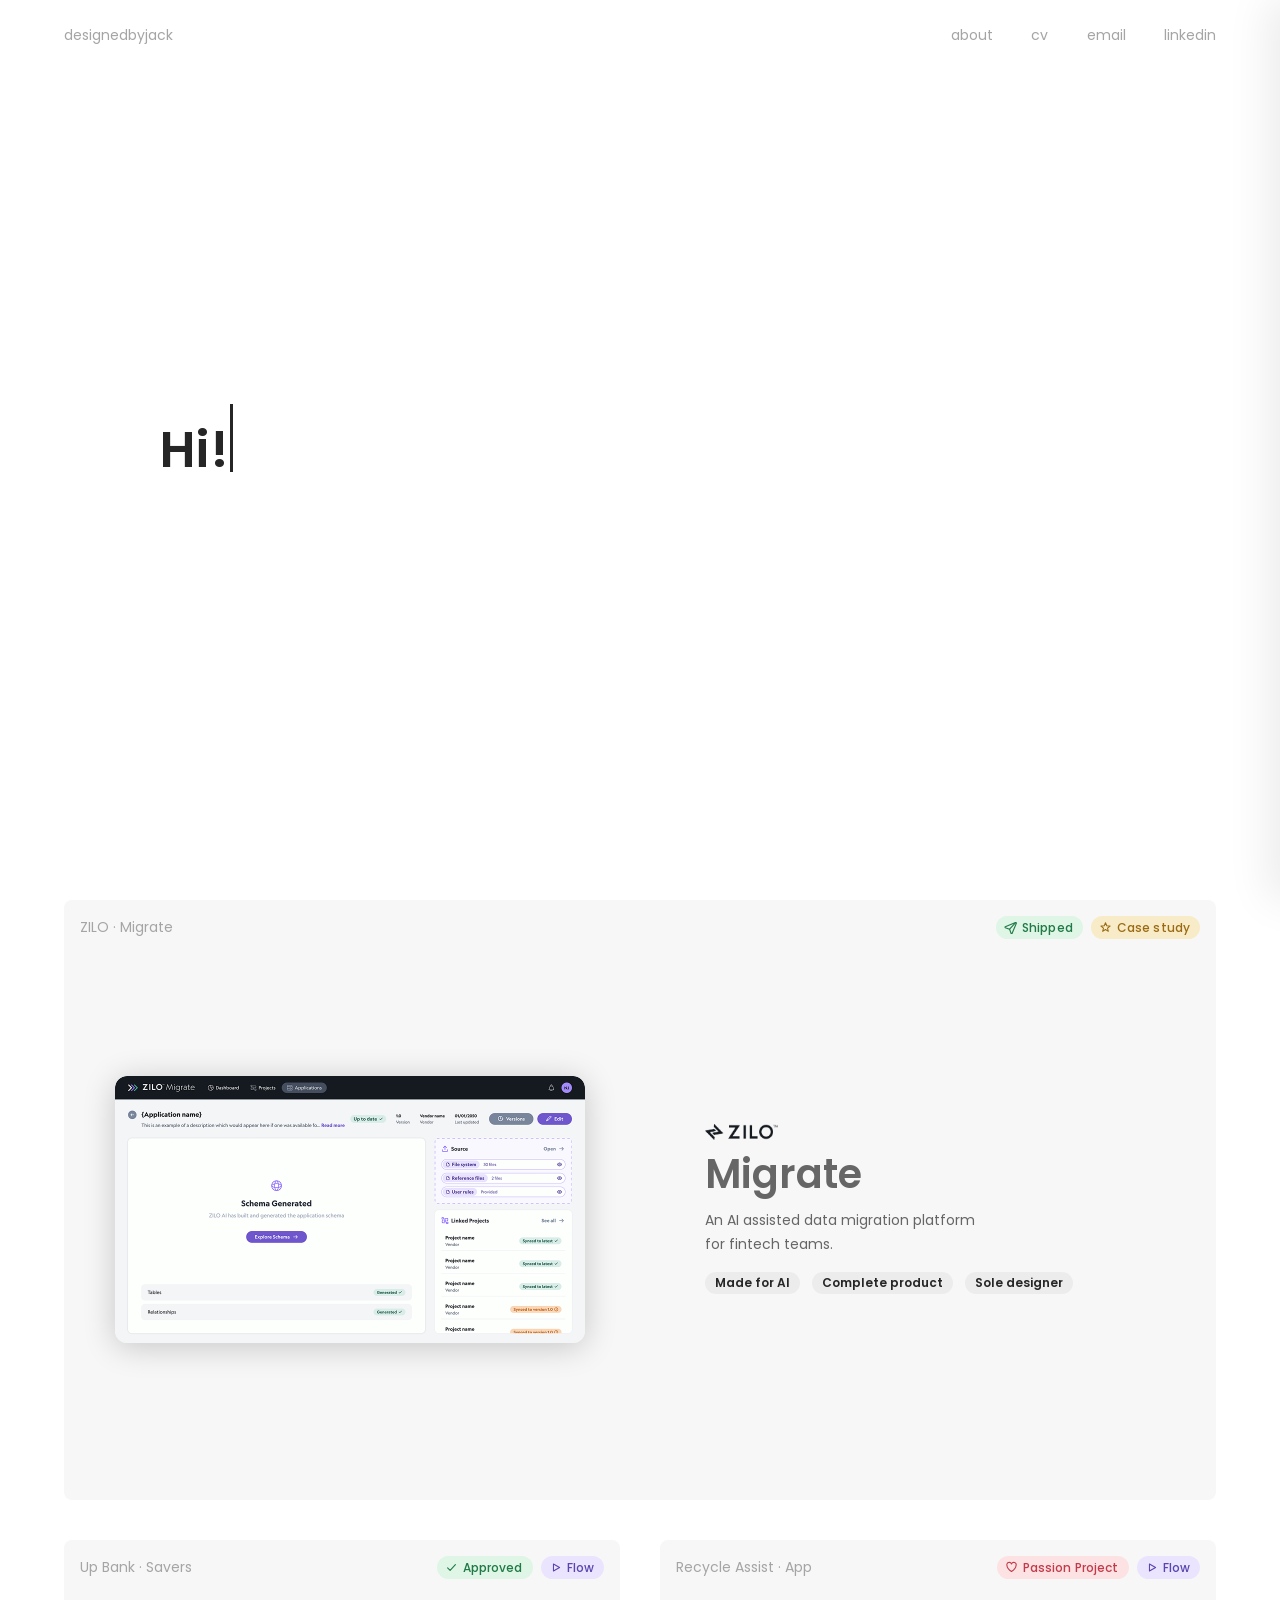
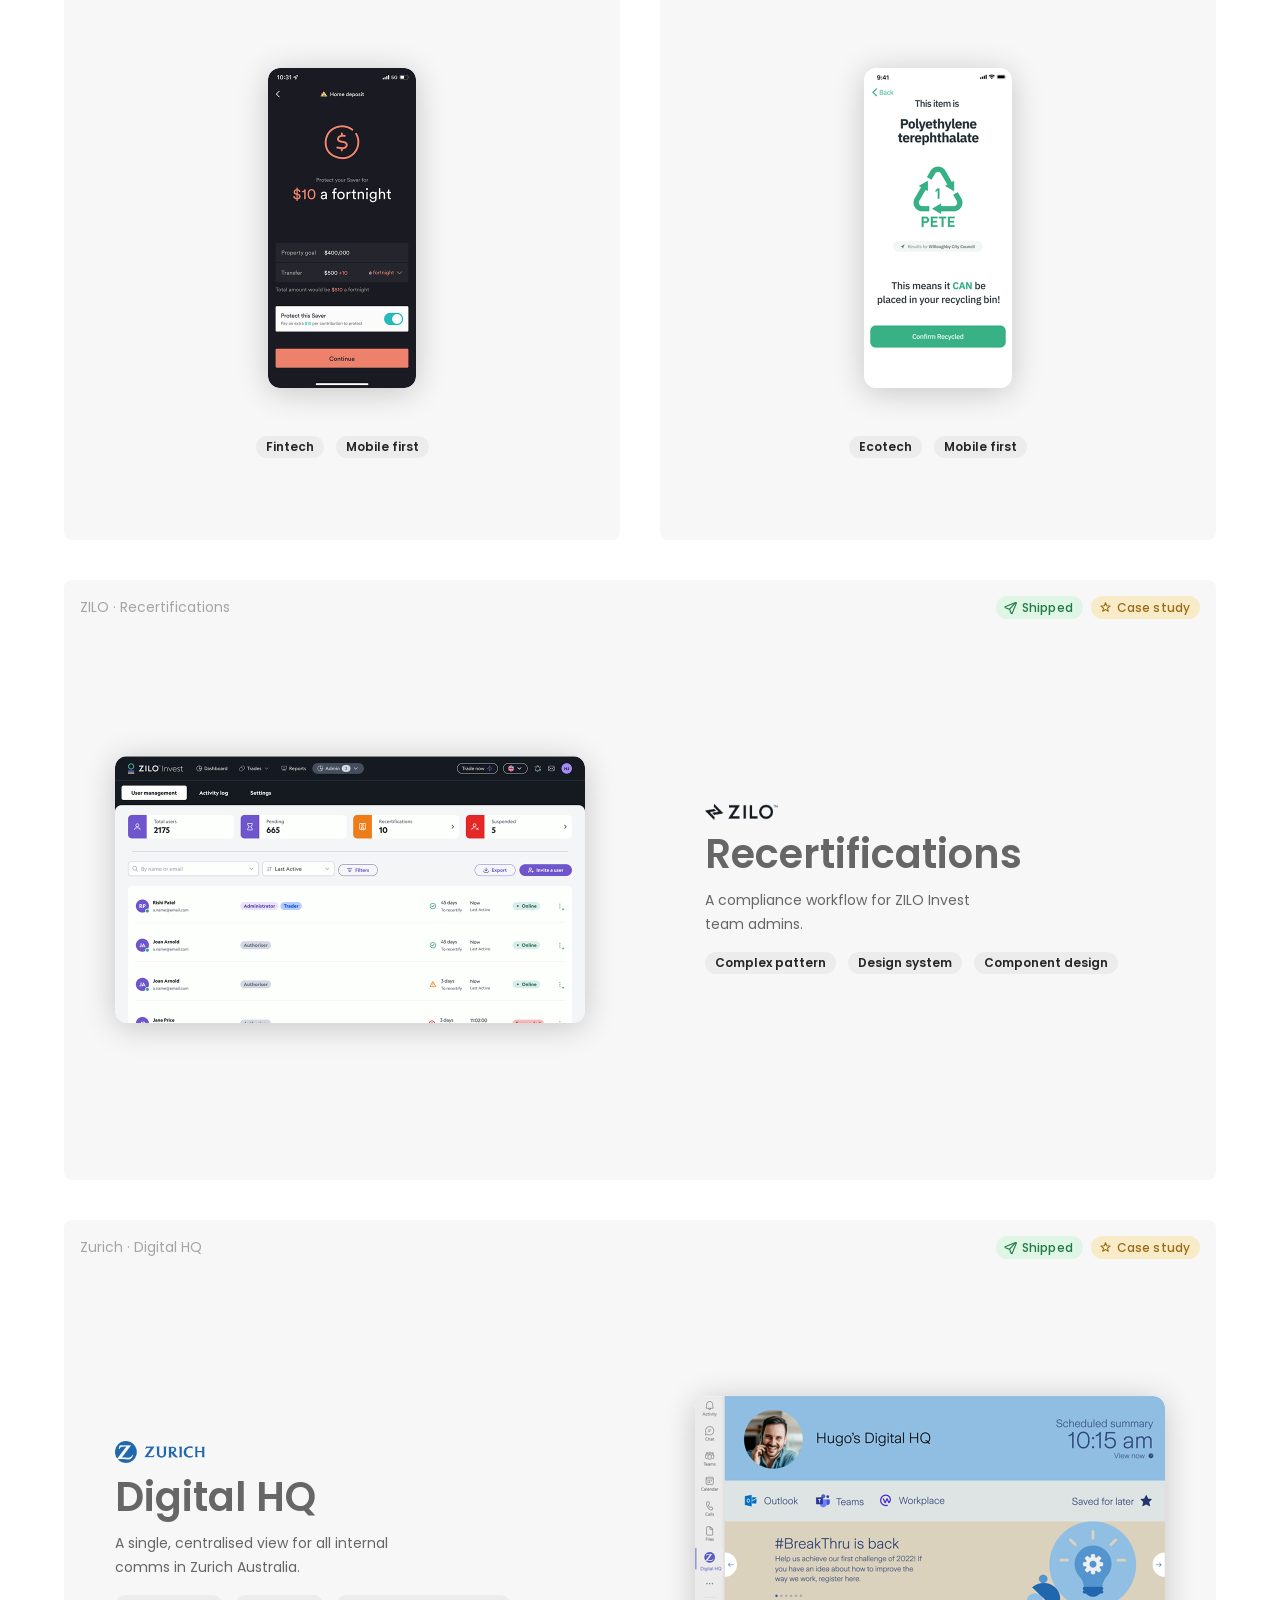
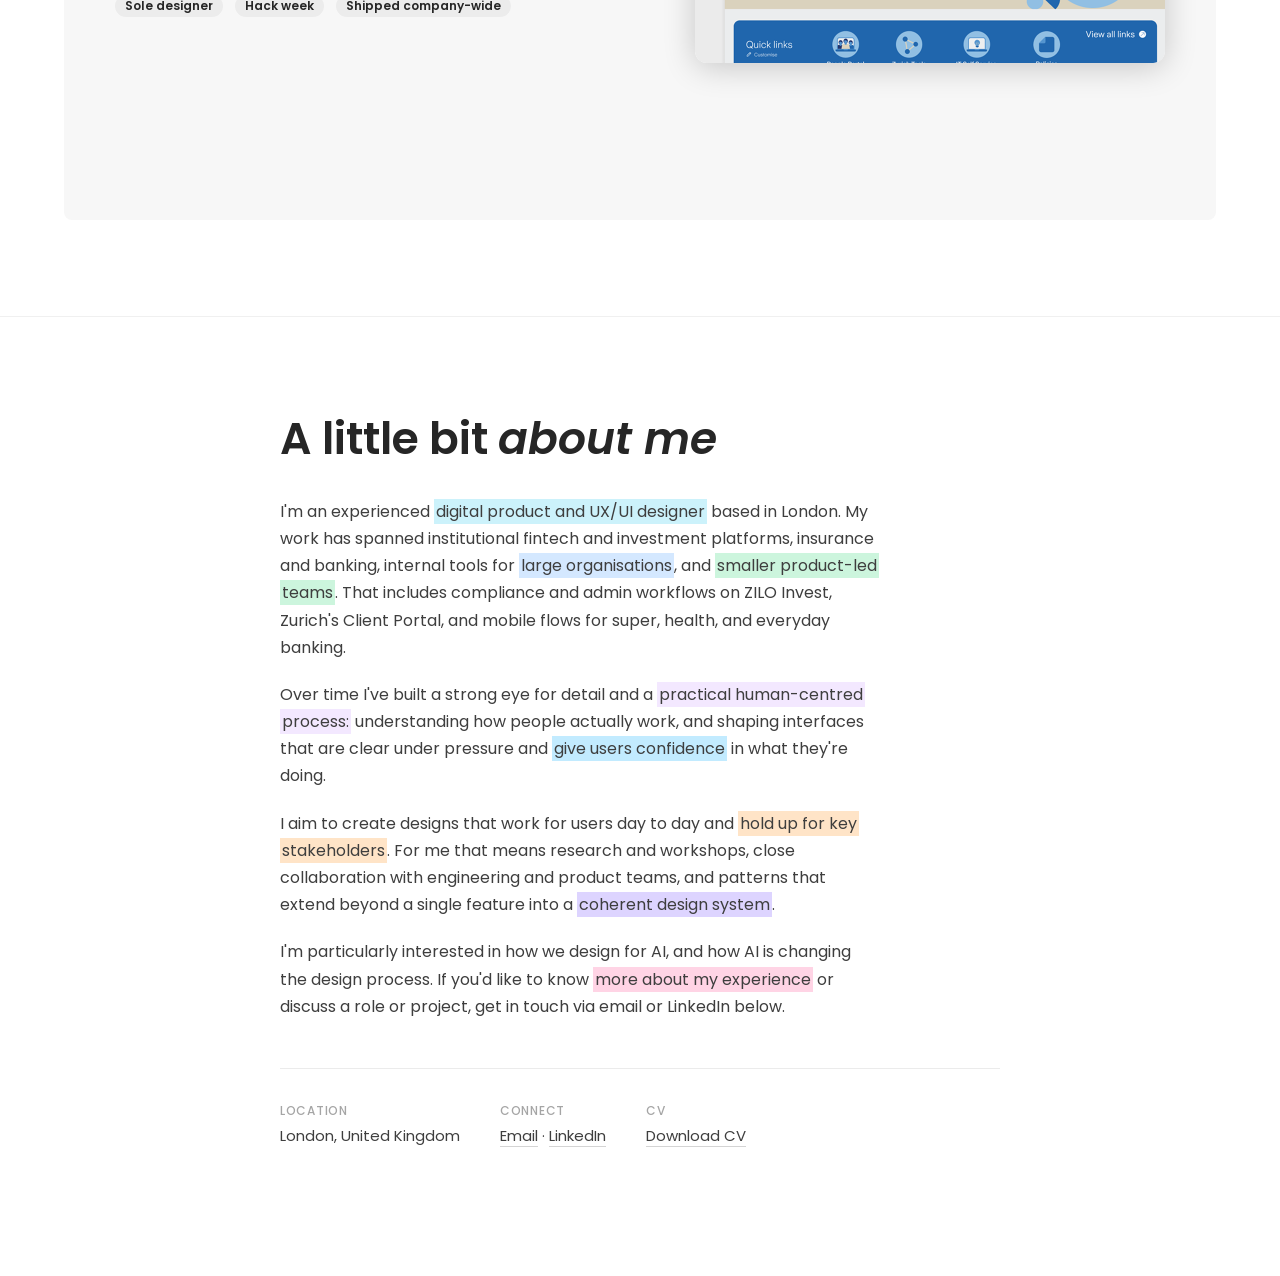
==== commit 409bc116: "Place Download CV beside Connect on mobile about footer. Co-authored-by: Cursor <cursoragent@cursor." ====
--- a/index.html
+++ b/index.html
@@ -11,7 +11,7 @@
  <link rel="preconnect" href="https://fonts.googleapis.com">
  <link rel="preconnect" href="https://fonts.gstatic.com" crossorigin>
  <link href="https://fonts.googleapis.com/css2?family=Poppins:wght@400;500;600;700&display=swap" rel="stylesheet">
- <link rel="stylesheet" href="css/style.css?v=tile-top-match">
+ <link rel="stylesheet" href="css/style.css?v=about-meta-cv">
  <link rel="icon" href="data:image/svg+xml,<svg xmlns='http://www.w3.org/2000/svg' viewBox='0 0 100 100'><text y='.9em' font-size='90'>J</text></svg>">
 </head>
 <body>
@@ -284,7 +284,7 @@
  </div>
  <div>
  <dt>CV</dt>
- <dd><a href="/resume.pdf" download="Jack-Morgan-CV.pdf">Download</a></dd>
+ <dd><a href="/resume.pdf" download="Jack-Morgan-CV.pdf">Download CV</a></dd>
  </div>
  </dl>
  </div>
@@ -296,7 +296,7 @@
  </div>
 
  <script src="js/cursor.js"></script>
- <script src="js/connect-nav.js"></script>
+ <script src="js/connect-nav.js?v=connect-nav-all"></script>
  <script src="js/about-float.js"></script>
  <script src="js/case-header-logo.js"></script>
  <script src="js/case-panel.js"></script>
--- a/css/style.css
+++ b/css/style.css
@@ -3110,6 +3110,17 @@
     line-height: 1.5;
   }
 
+  .about__meta {
+    display: grid;
+    grid-template-columns: 1fr 1fr;
+    column-gap: 1.5rem;
+    row-gap: 1.5rem;
+  }
+
+  .about__meta > div:first-child {
+    grid-column: 1 / -1;
+  }
+
   .site-header__nav {
     gap: 1rem;
   }
@@ -3154,10 +3165,9 @@
     pointer-events: auto;
   }
 
-  .site-header__nav > a[href="#about"],
-  .site-header__nav > a[href="/index.html#about"],
-  .site-header__nav > a[href="/resume.pdf"],
-  .site-header__nav > a[download] {
+  /* about + cv are always the first two direct nav children */
+  .site-header__nav > a:nth-child(1),
+  .site-header__nav > a:nth-child(2) {
     display: inline;
     transition:
       opacity 0.3s var(--ease),
@@ -3173,10 +3183,8 @@
     gap: 0;
   }
 
-  .site-header__nav.is-connect-open > a[href="#about"],
-  .site-header__nav.is-connect-open > a[href="/index.html#about"],
-  .site-header__nav.is-connect-open > a[href="/resume.pdf"],
-  .site-header__nav.is-connect-open > a[download] {
+  .site-header__nav.is-connect-open > a:nth-child(1),
+  .site-header__nav.is-connect-open > a:nth-child(2) {
     opacity: 0;
     transform: translateX(6px);
     max-width: 0;
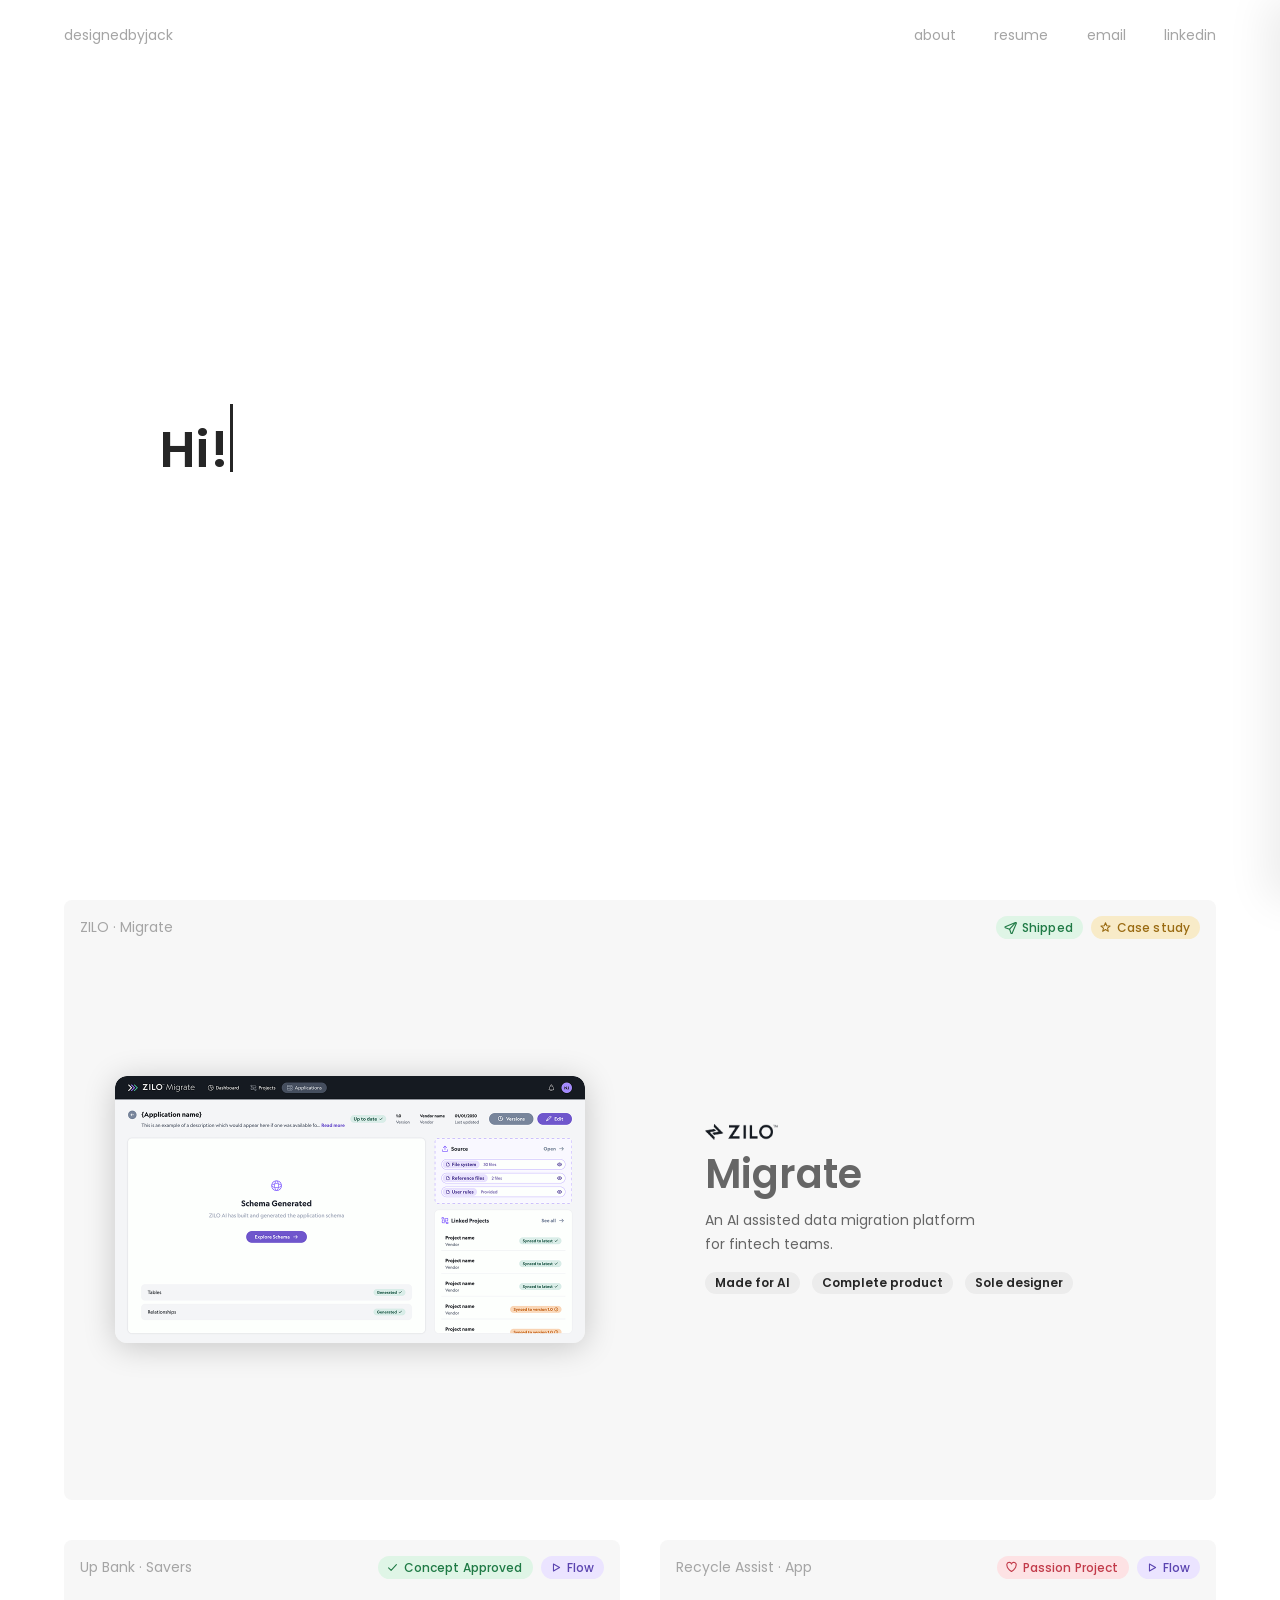
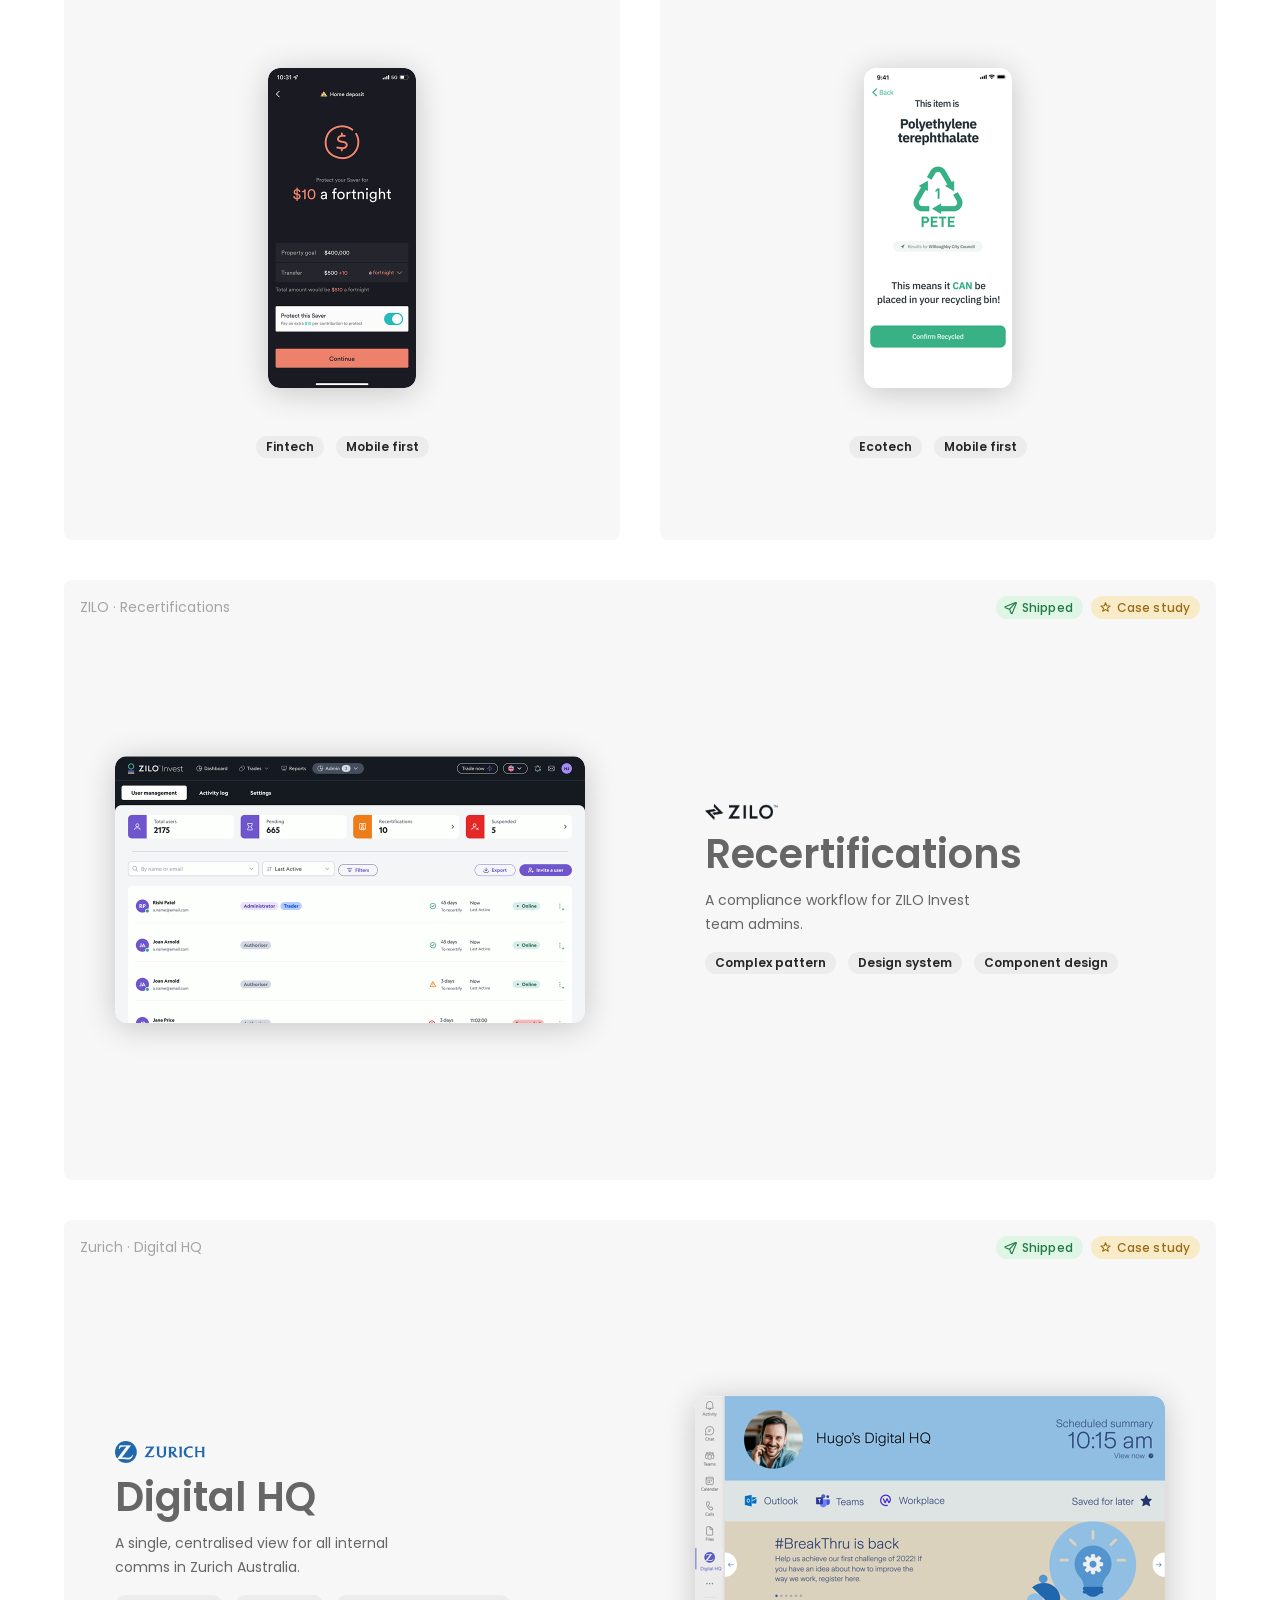
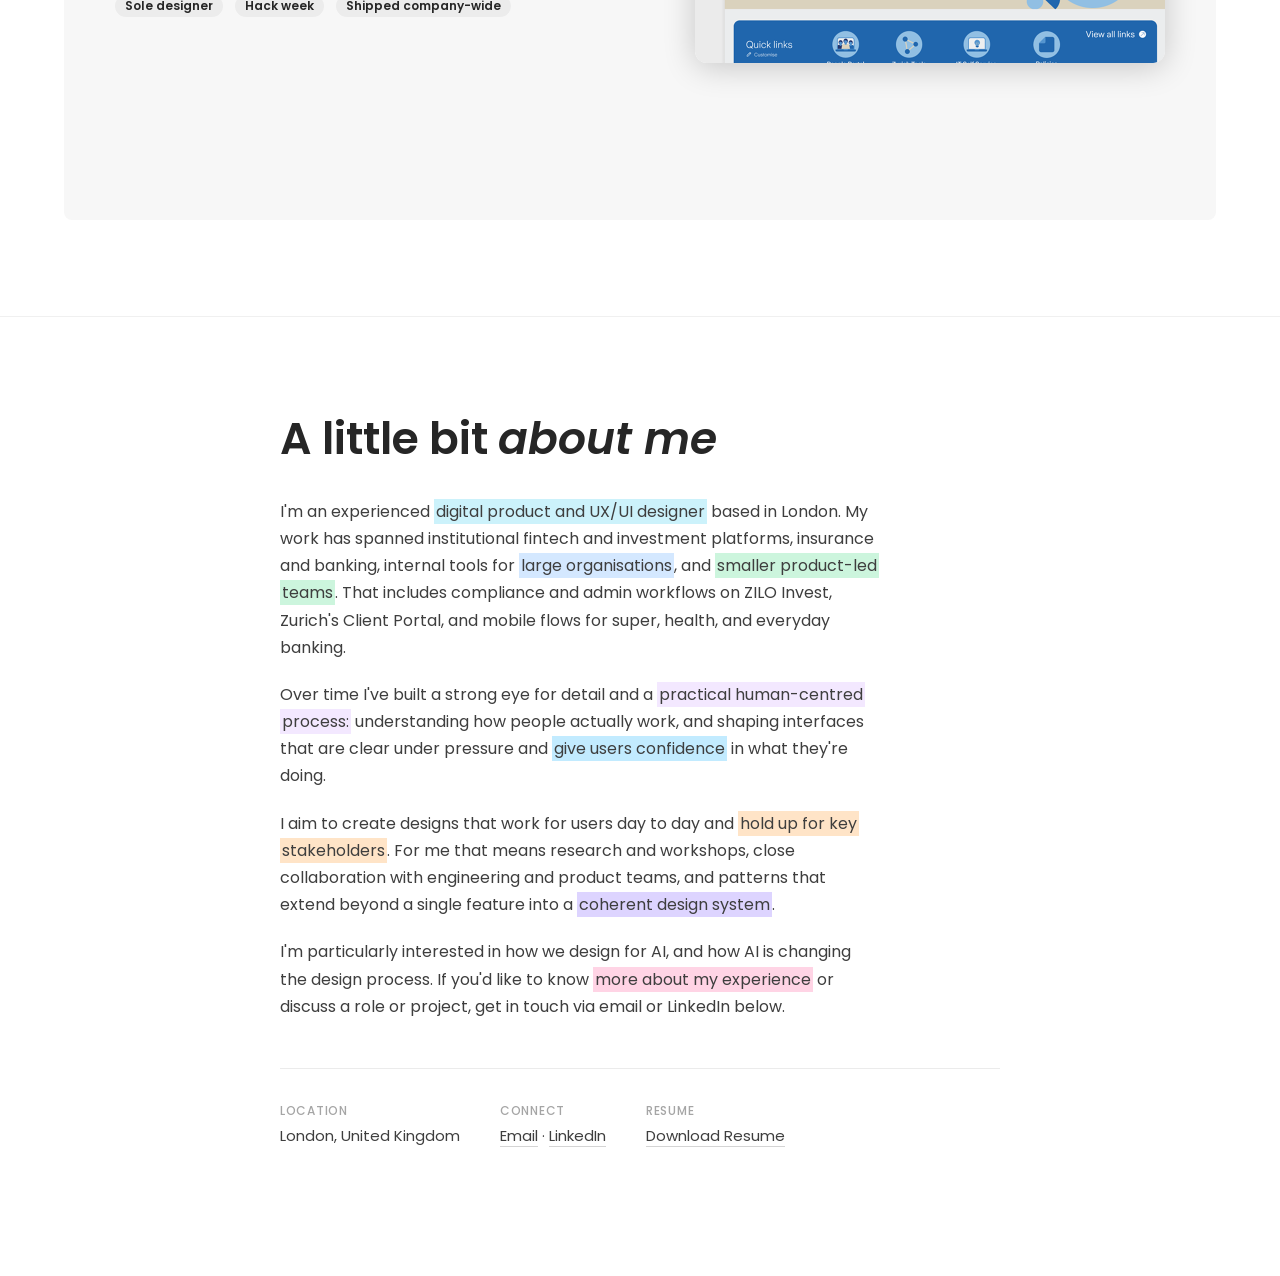
==== commit 5bc54b60: "Update project copy, rename CV to Resume, and align case carousel nav spacing. Co-authored-by: Curso" ====
--- a/index.html
+++ b/index.html
@@ -11,7 +11,7 @@
  <link rel="preconnect" href="https://fonts.googleapis.com">
  <link rel="preconnect" href="https://fonts.gstatic.com" crossorigin>
  <link href="https://fonts.googleapis.com/css2?family=Poppins:wght@400;500;600;700&display=swap" rel="stylesheet">
- <link rel="stylesheet" href="css/style.css?v=about-meta-cv">
+ <link rel="stylesheet" href="css/style.css?v=gallery-no-icons">
  <link rel="icon" href="data:image/svg+xml,<svg xmlns='http://www.w3.org/2000/svg' viewBox='0 0 100 100'><text y='.9em' font-size='90'>J</text></svg>">
 </head>
 <body>
@@ -19,7 +19,7 @@
  <a href="#top" class="site-header__brand">designedbyjack</a>
  <nav class="site-header__nav" aria-label="Site navigation">
  <a href="#about">about</a>
- <a href="/resume.pdf" download="Jack-Morgan-CV.pdf">cv</a>
+ <a href="/resume.pdf" download="Jack-Morgan-Resume.pdf">resume</a>
  <div class="site-header__connect">
   <div class="site-header__connect-tray">
    <a href="mailto:jackalexmorgan@gmail.com">email</a>
@@ -112,7 +112,7 @@
  <svg class="block__badge-icon" viewBox="0 0 16 16" fill="none" aria-hidden="true">
  <path d="M3.2 8.4 6.3 11.5 12.8 4.5" stroke="currentColor" stroke-width="1.35" stroke-linecap="round" stroke-linejoin="round"/>
  </svg>
- Approved
+ Concept Approved
  </span>
  <span class="block__badge block__badge--prototype">
  <svg class="block__badge-icon" viewBox="0 0 16 16" fill="none" aria-hidden="true">
@@ -283,8 +283,8 @@
  <dd><a href="mailto:jackalexmorgan@gmail.com">Email</a> · <a href="https://www.linkedin.com/in/jack-morgan-b9568921" target="_blank" rel="noopener noreferrer">LinkedIn</a></dd>
  </div>
  <div>
- <dt>CV</dt>
- <dd><a href="/resume.pdf" download="Jack-Morgan-CV.pdf">Download CV</a></dd>
+ <dt>Resume</dt>
+ <dd><a href="/resume.pdf" download="Jack-Morgan-Resume.pdf">Download Resume</a></dd>
  </div>
  </dl>
  </div>
--- a/css/style.css
+++ b/css/style.css
@@ -17,6 +17,7 @@
   --layout-gutter: clamp(1.5rem, 5vw, 5rem);
   --gutter: var(--layout-gutter);
   --work-screenshot-shadow: 0 4px 32px rgba(0, 0, 0, 0.2);
+  --gallery-nav-gap: clamp(0.75rem, 2vw, 1.5rem);
 }
 
 *,
@@ -2140,7 +2141,7 @@
   display: flex;
   align-items: center;
   justify-content: center;
-  gap: clamp(0.75rem, 2vw, 1.5rem);
+  gap: var(--gallery-nav-gap);
   width: 100%;
   padding: clamp(1.5rem, 4vw, 2.5rem);
   background: var(--bg-block);
@@ -2515,7 +2516,7 @@
   display: flex;
   align-items: center;
   justify-content: center;
-  gap: clamp(0.75rem, 2vw, 1.5rem);
+  gap: var(--gallery-nav-gap);
   width: min(100%, 780px);
 }
 
@@ -2668,16 +2669,18 @@
 }
 
 .case-gallery__flow {
-  display: grid;
-  grid-template-columns: auto 1fr auto;
+  display: flex;
   align-items: center;
-  gap: 0.75rem;
+  justify-content: center;
+  gap: var(--gallery-nav-gap);
+  width: 100%;
 }
 
 .case-gallery__screen {
   margin: 0;
   display: flex;
   justify-content: center;
+  min-width: 0;
 }
 
 .case-gallery__screen .gallery-page__image {
@@ -3165,7 +3168,7 @@
     pointer-events: auto;
   }
 
-  /* about + cv are always the first two direct nav children */
+  /* about + resume are always the first two direct nav children */
   .site-header__nav > a:nth-child(1),
   .site-header__nav > a:nth-child(2) {
     display: inline;
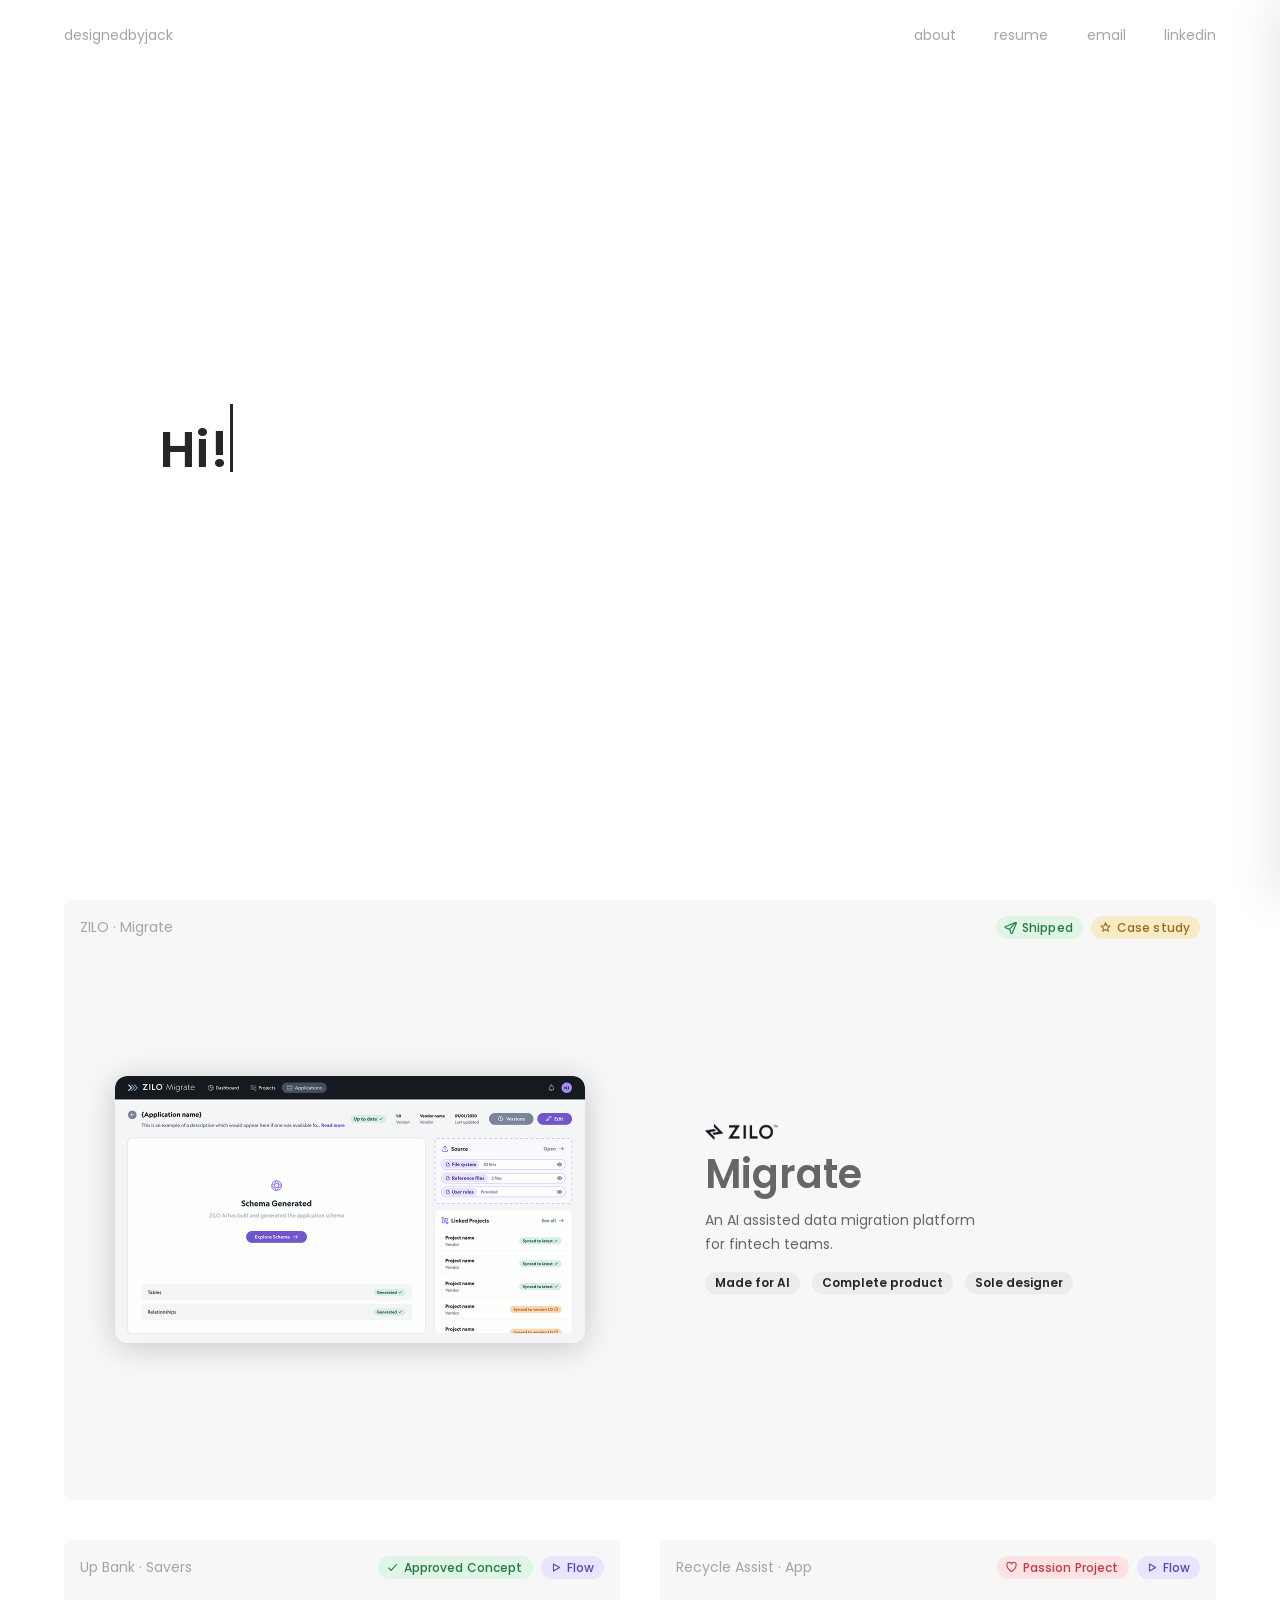
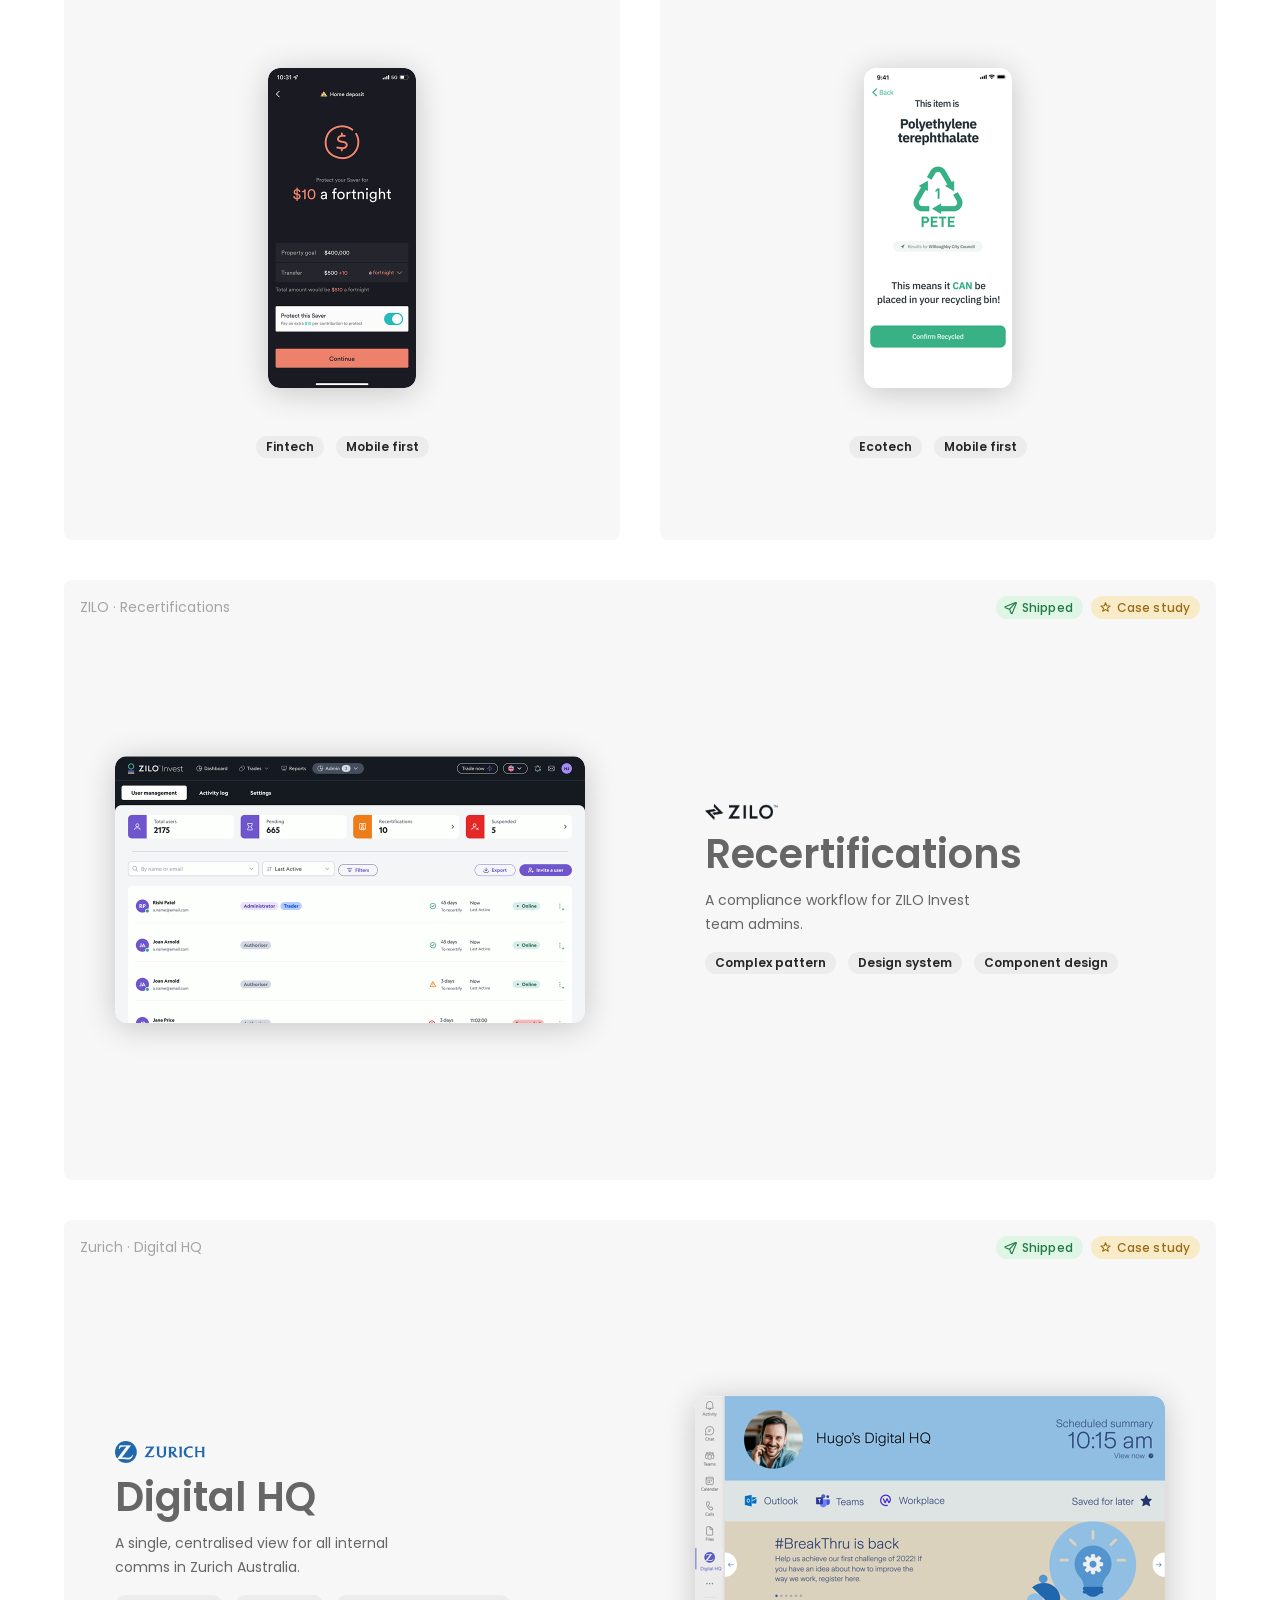
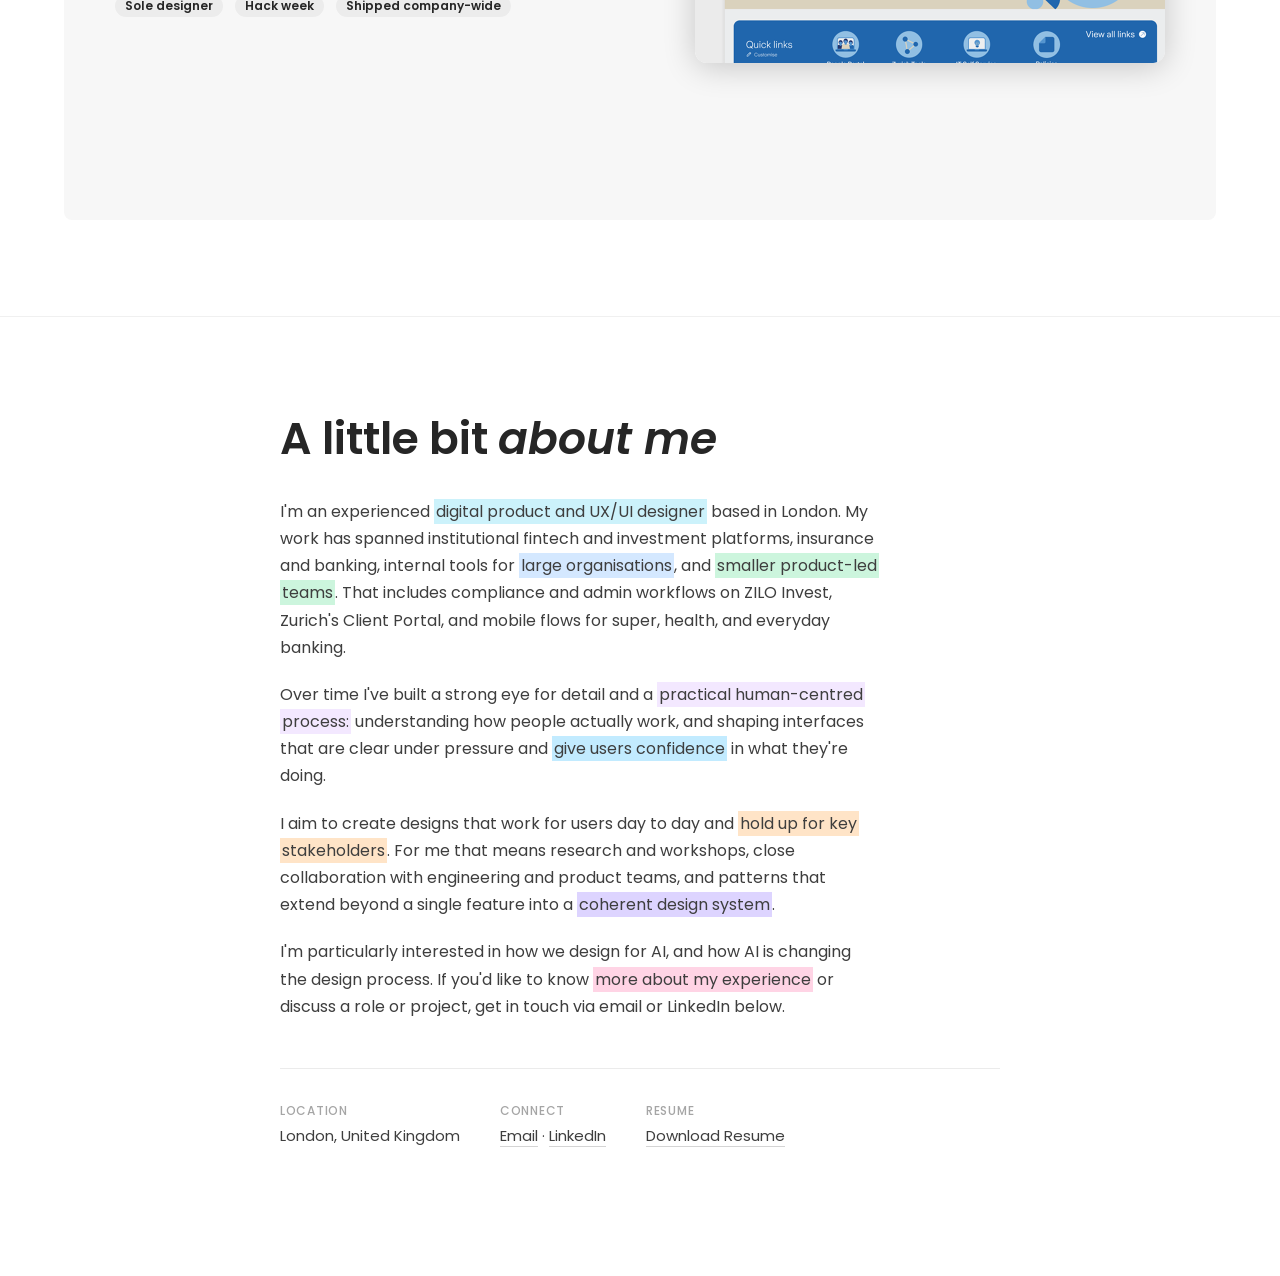
==== commit 8d32f33b: "Rename Up Bank badge to Approved Concept. Co-authored-by: Cursor <cursoragent@cursor.com>" ====
--- a/index.html
+++ b/index.html
@@ -112,7 +112,7 @@
  <svg class="block__badge-icon" viewBox="0 0 16 16" fill="none" aria-hidden="true">
  <path d="M3.2 8.4 6.3 11.5 12.8 4.5" stroke="currentColor" stroke-width="1.35" stroke-linecap="round" stroke-linejoin="round"/>
  </svg>
- Concept Approved
+ Approved Concept
  </span>
  <span class="block__badge block__badge--prototype">
  <svg class="block__badge-icon" viewBox="0 0 16 16" fill="none" aria-hidden="true">
